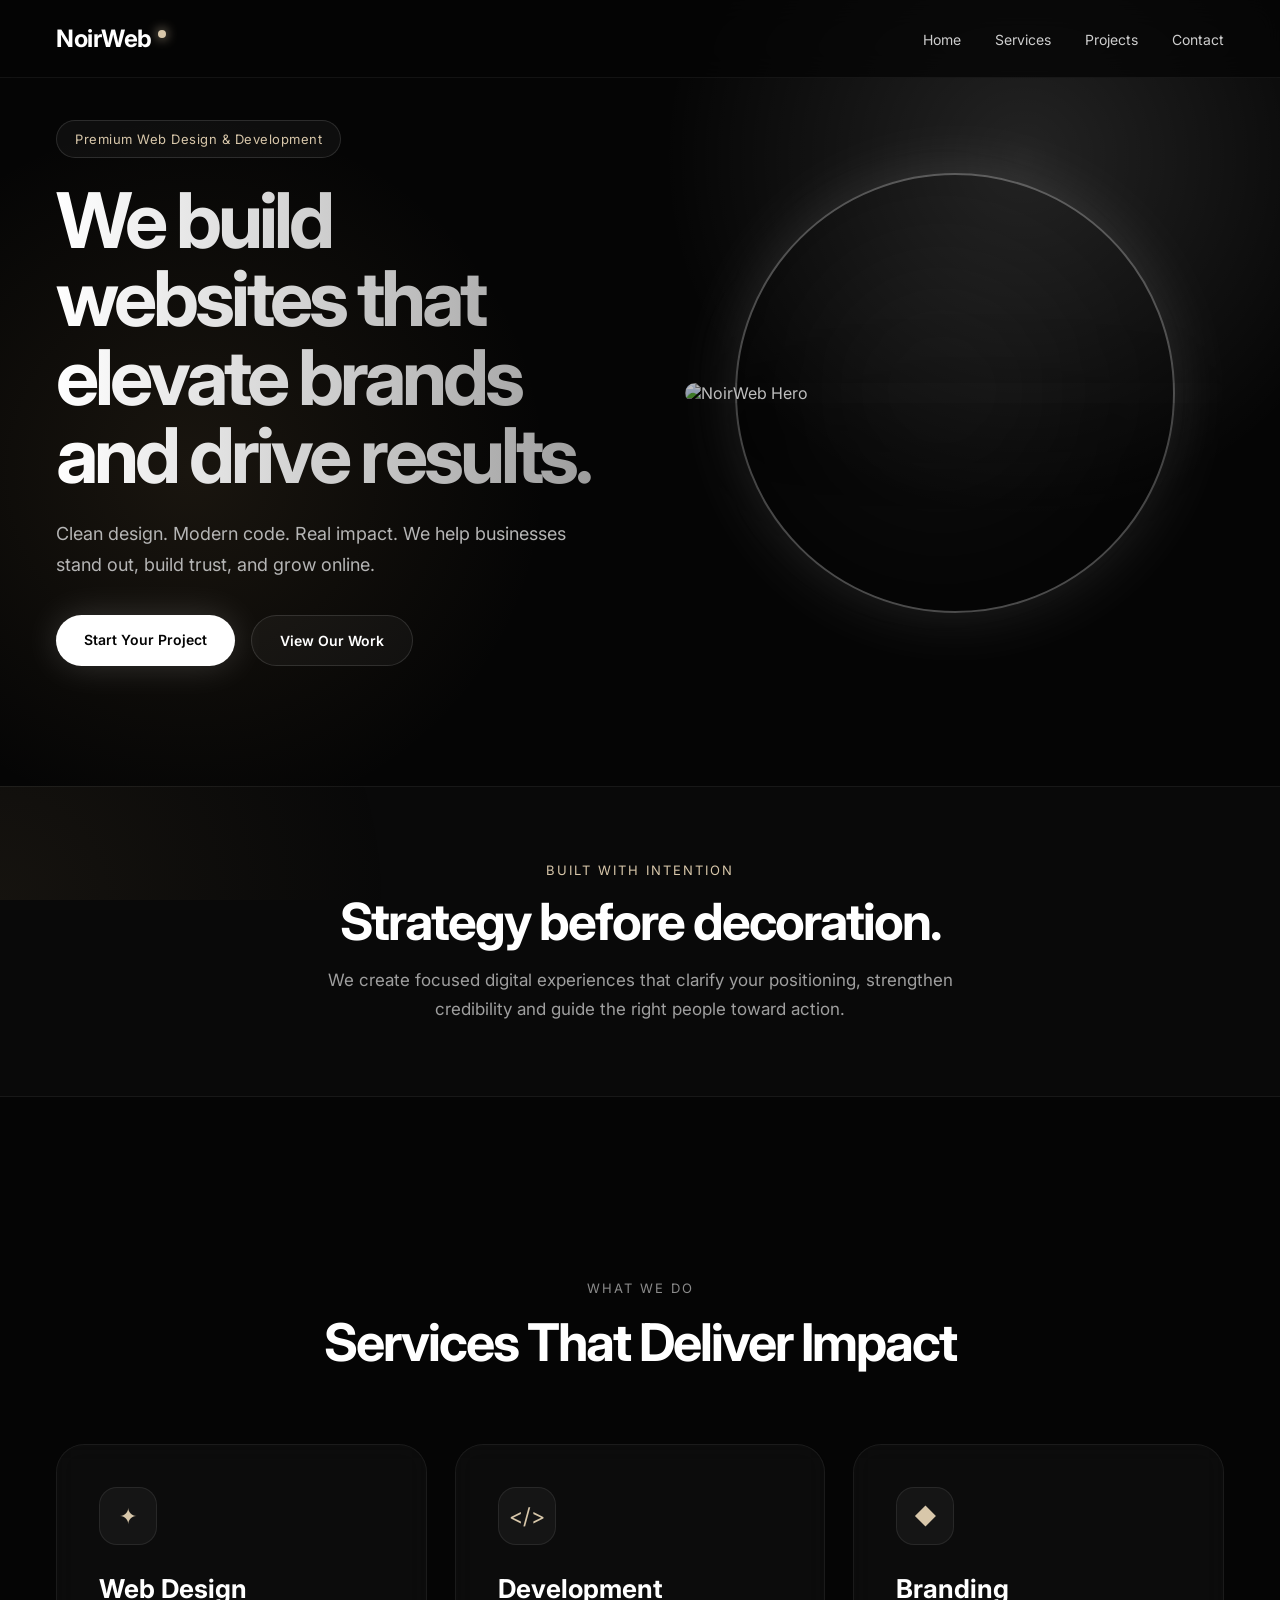
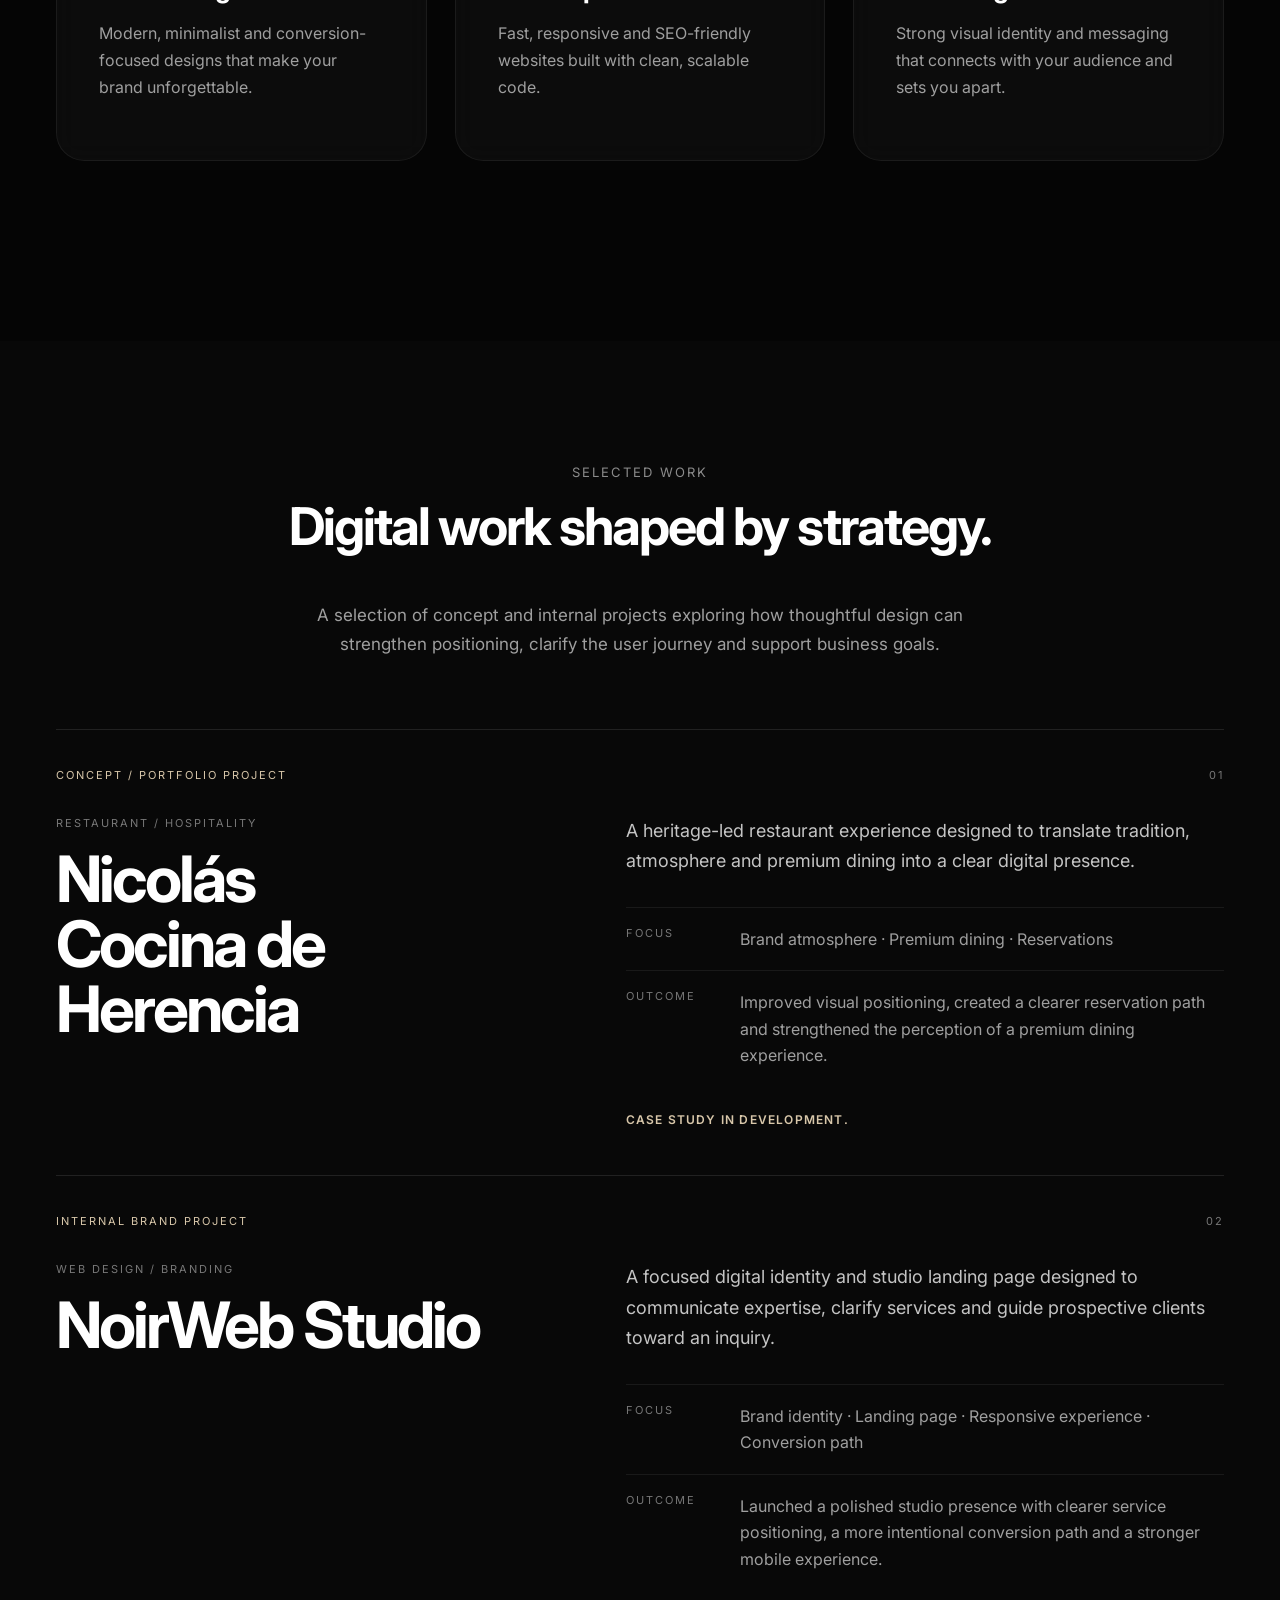
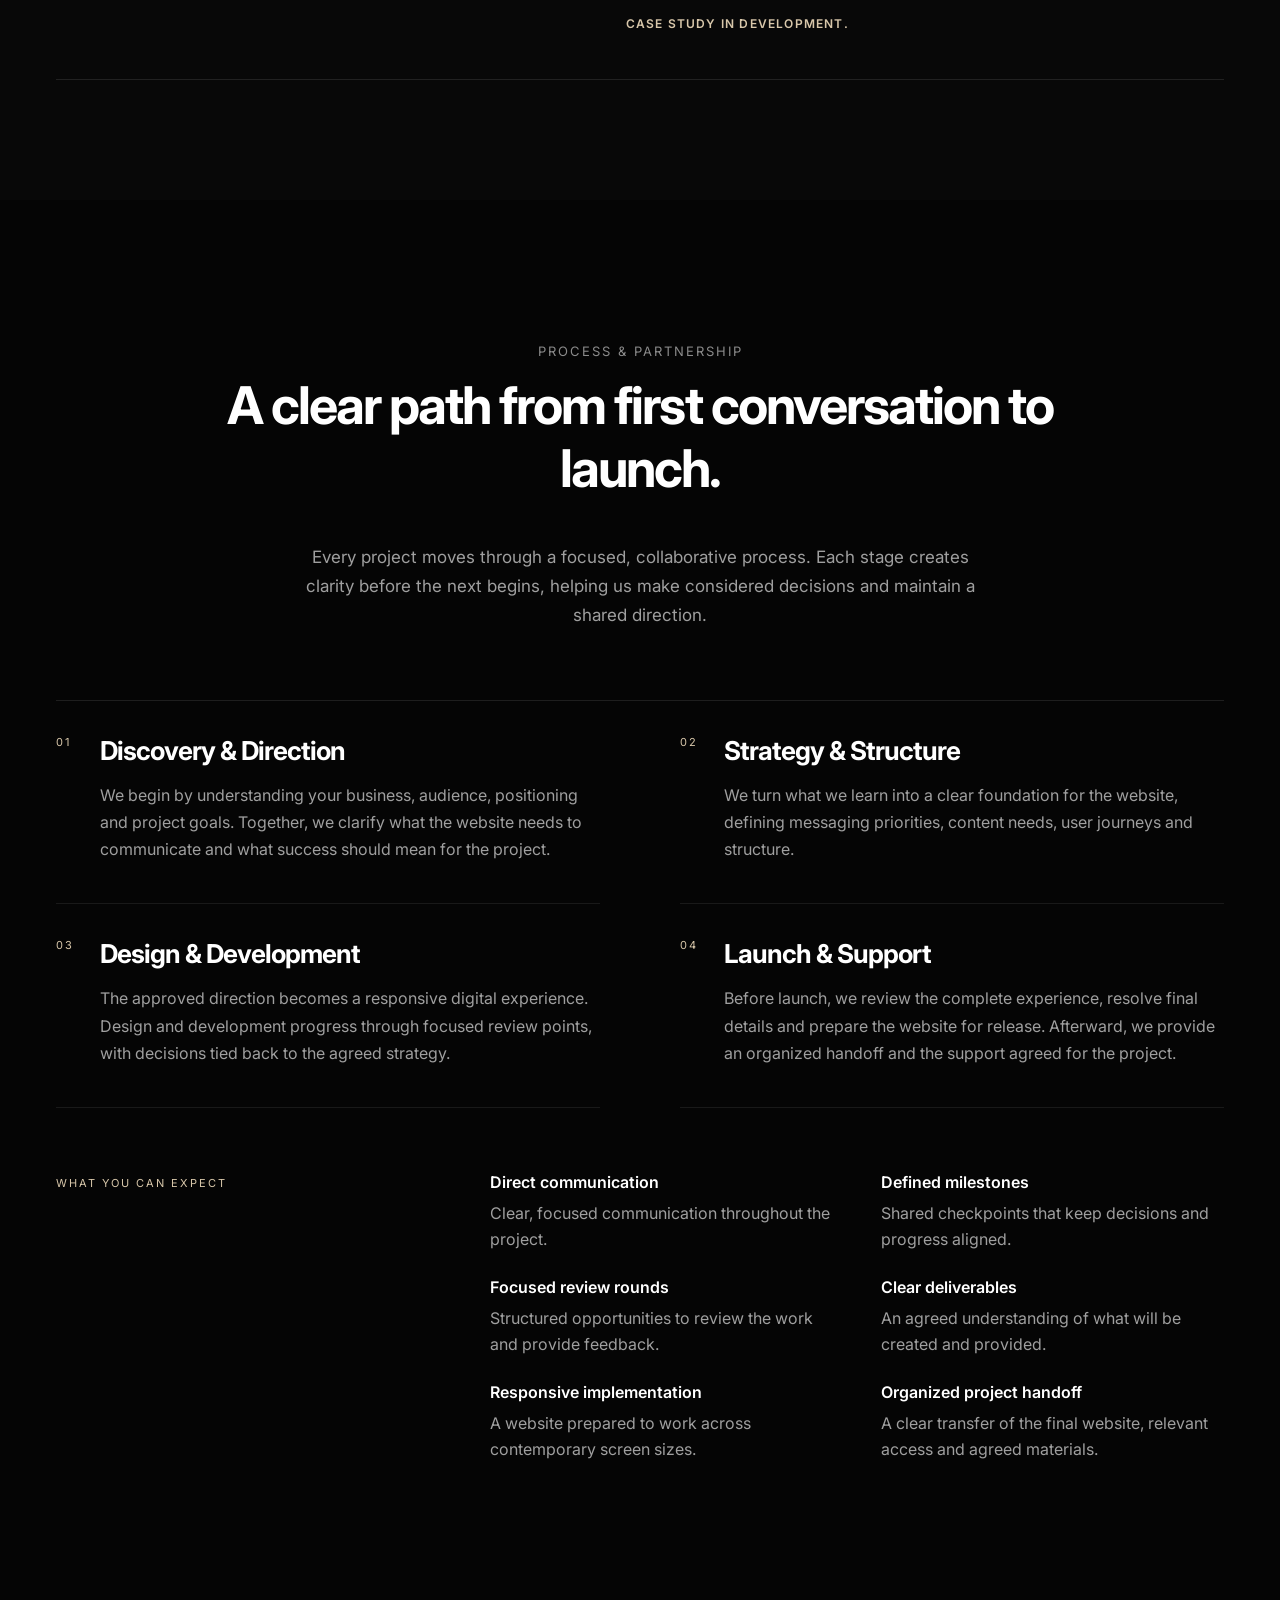
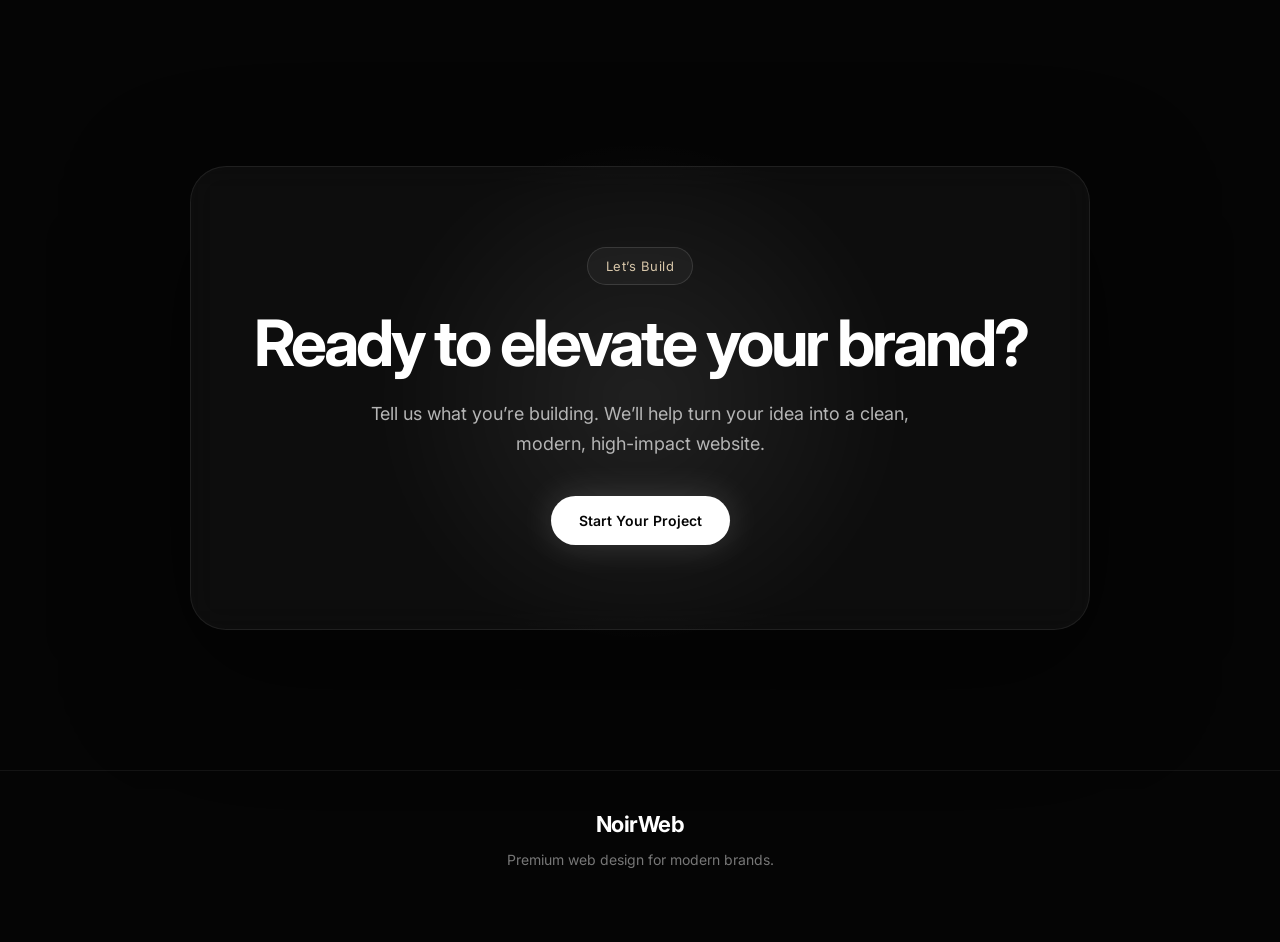
==== index.html @ 850ead8e "Add Process & Partnership section" ====
<!DOCTYPE html>
<html lang="en">
<head>
  <meta charset="UTF-8">
  <meta name="viewport" content="width=device-width, initial-scale=1.0">
  <title>NoirWeb Studio</title>
  <link rel="stylesheet" href="./style.css">
</head>
<body>

<nav class="navbar">
  <a href="#hero" class="logo">NoirWeb</a>

  <button class="menu-toggle" type="button" aria-label="Open navigation menu" aria-expanded="false" aria-controls="primary-navigation">
    <span></span>
    <span></span>
  </button>

  <ul id="primary-navigation" class="nav-links">
    <li class="nav-item"><a href="#hero"><span class="nav-index">01</span><span>Home</span></a></li>
    <li class="nav-item"><a href="#services"><span class="nav-index">02</span><span>Services</span></a></li>
    <li class="nav-item"><a href="#projects"><span class="nav-index">03</span><span class="desktop-label">Projects</span><span class="mobile-label">Selected Work</span></a></li>
    <li class="nav-item"><a href="#contact"><span class="nav-index">04</span><span>Contact</span></a></li>
    <li class="nav-cta">
      <span>Have a project in mind?</span>
      <a href="mailto:noirwebstudio@gmail.com?subject=Project%20Inquiry">Start Your Project <span aria-hidden="true">→</span></a>
    </li>
    <li class="nav-email">
      <span>New Business</span>
      <a href="mailto:noirwebstudio@gmail.com">noirwebstudio@gmail.com</a>
    </li>
  </ul>
</nav>

<section id="hero" class="hero">
  <div class="hero-content">
    <span class="eyebrow">Premium Web Design & Development</span>

    <h1>We build websites that elevate brands and drive results.</h1>

    <p>
      Clean design. Modern code. Real impact. We help businesses stand out, build trust, and grow online.
    </p>

    <div class="hero-buttons">
      <a href="#contact" class="primary-btn">Start Your Project</a>
      <a href="#projects" class="secondary-btn">View Our Work</a>
    </div>
  </div>

  <div class="hero-visual">
    <div class="glow-ring"></div>
   <img src="https://images.unsplash.com/photo-1467232004584-a241de8bcf5d?q=80&w=1600&auto=format&fit=crop" alt="NoirWeb Hero">
  </div>
</section>

<section class="trust-bar">
  <span class="trust-eyebrow">Built With Intention</span>
  <h2>Strategy before decoration.</h2>
  <p>
    We create focused digital experiences that clarify your positioning, strengthen credibility and guide the right people toward action.
  </p>
</section>

<section id="services" class="services">

  <div class="section-title">
    <span>What We Do</span>
    <h2>Services That Deliver Impact</h2>
  </div>

  <div class="services-grid">

    <div class="service-card">
      <div class="service-icon">✦</div>

      <h3>Web Design</h3>

      <p>
        Modern, minimalist and conversion-focused designs that make your brand unforgettable.
      </p>
    </div>

    <div class="service-card">
      <div class="service-icon">&lt;/&gt;</div>

      <h3>Development</h3>

      <p>
        Fast, responsive and SEO-friendly websites built with clean, scalable code.
      </p>
    </div>

    <div class="service-card">
      <div class="service-icon">◆</div>

      <h3>Branding</h3>

      <p>
        Strong visual identity and messaging that connects with your audience and sets you apart.
      </p>
    </div>

  </div>

</section>

<section id="projects" class="projects">
  <div class="section-title">
    <span>Selected Work</span>
    <h2>Digital work shaped by strategy.</h2>
    <p class="projects-intro">
      A selection of concept and internal projects exploring how thoughtful design can strengthen positioning, clarify the user journey and support business goals.
    </p>
  </div>

  <div class="projects-list">
    <article class="case-study">
      <div class="case-heading">
        <span class="case-type">Concept / Portfolio Project</span>
        <span class="case-number">01</span>
      </div>

      <div class="case-content">
        <div class="case-title">
          <p>Restaurant / Hospitality</p>
          <h3>Nicolás<br>Cocina de Herencia</h3>
        </div>

        <div class="case-details">
          <p class="case-summary">
            A heritage-led restaurant experience designed to translate tradition, atmosphere and premium dining into a clear digital presence.
          </p>

          <dl class="case-meta">
            <div>
              <dt>Focus</dt>
              <dd>Brand atmosphere · Premium dining · Reservations</dd>
            </div>
            <div>
              <dt>Outcome</dt>
              <dd>Improved visual positioning, created a clearer reservation path and strengthened the perception of a premium dining experience.</dd>
            </div>
          </dl>

          <p class="case-status">Case study in development.</p>
        </div>
      </div>
    </article>

    <article class="case-study">
      <div class="case-heading">
        <span class="case-type">Internal Brand Project</span>
        <span class="case-number">02</span>
      </div>

      <div class="case-content">
        <div class="case-title">
          <p>Web Design / Branding</p>
          <h3>NoirWeb Studio</h3>
        </div>

        <div class="case-details">
          <p class="case-summary">
            A focused digital identity and studio landing page designed to communicate expertise, clarify services and guide prospective clients toward an inquiry.
          </p>

          <dl class="case-meta">
            <div>
              <dt>Focus</dt>
              <dd>Brand identity · Landing page · Responsive experience · Conversion path</dd>
            </div>
            <div>
              <dt>Outcome</dt>
              <dd>Launched a polished studio presence with clearer service positioning, a more intentional conversion path and a stronger mobile experience.</dd>
            </div>
          </dl>

          <p class="case-status">Case study in development.</p>
        </div>
      </div>
    </article>
  </div>
</section>

<section class="process">
  <div class="section-title process-intro">
    <span>Process & Partnership</span>
    <h2>A clear path from first conversation to launch.</h2>
    <p>
      Every project moves through a focused, collaborative process. Each stage creates clarity before the next begins, helping us make considered decisions and maintain a shared direction.
    </p>
  </div>

  <div class="process-grid">
    <article class="process-step">
      <span class="process-number">01</span>
      <h3>Discovery & Direction</h3>
      <p>
        We begin by understanding your business, audience, positioning and project goals. Together, we clarify what the website needs to communicate and what success should mean for the project.
      </p>
    </article>

    <article class="process-step">
      <span class="process-number">02</span>
      <h3>Strategy & Structure</h3>
      <p>
        We turn what we learn into a clear foundation for the website, defining messaging priorities, content needs, user journeys and structure.
      </p>
    </article>

    <article class="process-step">
      <span class="process-number">03</span>
      <h3>Design & Development</h3>
      <p>
        The approved direction becomes a responsive digital experience. Design and development progress through focused review points, with decisions tied back to the agreed strategy.
      </p>
    </article>

    <article class="process-step">
      <span class="process-number">04</span>
      <h3>Launch & Support</h3>
      <p>
        Before launch, we review the complete experience, resolve final details and prepare the website for release. Afterward, we provide an organized handoff and the support agreed for the project.
      </p>
    </article>
  </div>

  <div class="partnership">
    <span class="partnership-label">What You Can Expect</span>

    <dl class="partnership-list">
      <div>
        <dt>Direct communication</dt>
        <dd>Clear, focused communication throughout the project.</dd>
      </div>
      <div>
        <dt>Defined milestones</dt>
        <dd>Shared checkpoints that keep decisions and progress aligned.</dd>
      </div>
      <div>
        <dt>Focused review rounds</dt>
        <dd>Structured opportunities to review the work and provide feedback.</dd>
      </div>
      <div>
        <dt>Clear deliverables</dt>
        <dd>An agreed understanding of what will be created and provided.</dd>
      </div>
      <div>
        <dt>Responsive implementation</dt>
        <dd>A website prepared to work across contemporary screen sizes.</dd>
      </div>
      <div>
        <dt>Organized project handoff</dt>
        <dd>A clear transfer of the final website, relevant access and agreed materials.</dd>
      </div>
    </dl>
  </div>
</section>

<section id="contact" class="contact-premium">
  <div class="contact-box">
    <span class="eyebrow">Let’s Build</span>

    <h2>Ready to elevate your brand?</h2>

    <p>
      Tell us what you’re building. We’ll help turn your idea into a clean, modern, high-impact website.
    </p>

    <a href="mailto:noirwebstudio@gmail.com?subject=Project%20Inquiry" class="primary-btn">
  Start Your Project
</a>
  </div>
</section>

<footer class="footer">
  <div class="footer-logo">NoirWeb</div>

  <p>
    Premium web design for modern brands.
  </p>
</footer>

  <script src="./script.js"></script>
  </body>
</html>
---- style.css ----
@import url('https://fonts.googleapis.com/css2?family=Inter:wght@300;400;600;700&display=swap');

* {
  box-sizing: border-box;
}

html {
  scroll-behavior: smooth;
}

body {
  margin: 0;
  font-family: 'Inter', sans-serif;
  background: #050505;
  color: white;
  overflow-x: hidden;
}

body::before {
  content: "";
  position: fixed;
  inset: 0;
  background:
    radial-gradient(circle at top right, rgba(255,255,255,0.08), transparent 25%),
    radial-gradient(circle at bottom left, rgba(173,139,87,0.08), transparent 25%);
  pointer-events: none;
  z-index: -1;
}

/* NAVBAR */

.navbar {
  position: fixed;
  top: 0;
  left: 0;
  width: 100%;
  z-index: 999;
  padding: 24px 56px;
  display: flex;
  justify-content: space-between;
  align-items: center;
  background: rgba(5, 5, 5, 0.75);
  backdrop-filter: blur(14px);
  border-bottom: 1px solid rgba(255,255,255,0.06);
}

.logo {
  position: relative;
  color: white;
  text-decoration: none;
  font-size: 24px;
  font-weight: 700;
  letter-spacing: -0.5px;
}

.logo::after {
  content: "";
  position: absolute;
  width: 8px;
  height: 8px;
  background: #d8c7aa;
  border-radius: 50%;
  top: 6px;
  right: -14px;
  box-shadow: 0 0 12px #d8c7aa;
}

.menu-toggle {
  display: none;
}

.nav-links {
  display: flex;
  gap: 34px;
  list-style: none;
  padding: 0;
  margin: 0;
}

.nav-links a {
  color: white;
  text-decoration: none;
  font-size: 14px;
  opacity: 0.8;
  transition: all 0.3s ease;
}

.nav-links a:hover {
  opacity: 1;
  text-shadow: 0 0 18px rgba(255,255,255,0.5);
}

.nav-index,
.mobile-label,
.nav-cta,
.nav-email {
  display: none;
}

/* HERO */

.hero {
  position: relative;
  padding: 120px 56px 120px;
  display: grid;
  grid-template-columns: minmax(0, 620px) minmax(0, 620px);
  justify-content: center;
  align-items: center;
  gap: 90px;
  background:
    radial-gradient(circle at 80% 20%, rgba(255,255,255,0.12), transparent 30%),
    radial-gradient(circle at 15% 60%, rgba(173,139,87,0.12), transparent 30%),
    #050505;
}

.hero::after {
  content: "";
  position: absolute;
  width: 420px;
  height: 420px;
  background: radial-gradient(circle, rgba(255,255,255,0.05), transparent 70%);
  top: 180px;
  right: 10%;
  filter: blur(60px);
  z-index: 0;
}

.hero-content,
.hero-visual {
  position: relative;
  z-index: 1;
}

.hero-content {
  max-width: 660px;
}

.eyebrow {
  display: inline-block;
  margin-bottom: 24px;
  padding: 10px 18px;
  border: 1px solid rgba(255,255,255,0.12);
  border-radius: 999px;
  color: #d8c7aa;
  font-size: 13px;
  letter-spacing: 0.5px;
  background: rgba(255,255,255,0.04);
}

h1 {
  margin: 0 0 24px;
  font-size: clamp(44px, 6vw, 82px);
  line-height: 1.02;
  letter-spacing: -4px;
  background: linear-gradient(90deg, #ffffff, #9d9d9d);
  -webkit-background-clip: text;
  -webkit-text-fill-color: transparent;
}

.hero-content p {
  max-width: 540px;
  margin: 0 0 34px;
  color: #b5b5b5;
  font-size: 18px;
  line-height: 1.7;
}

.hero-buttons {
  display: flex;
  gap: 16px;
  flex-wrap: wrap;
}

.primary-btn,
.secondary-btn {
  display: inline-block;
  padding: 16px 28px;
  border-radius: 999px;
  text-decoration: none;
  font-weight: 600;
  font-size: 14px;
  transition: all 0.3s ease;
}

.primary-btn {
  position: relative;
  overflow: hidden;
  color: #050505;
  background: #ffffff;
  box-shadow: 0 0 35px rgba(255,255,255,0.16);
}

.primary-btn::before {
  content: "";
  position: absolute;
  top: 0;
  left: -120%;
  width: 100%;
  height: 100%;
  background: linear-gradient(120deg, transparent, rgba(255,255,255,0.4), transparent);
  transition: all 0.6s ease;
}

.primary-btn:hover::before {
  left: 120%;
}

.primary-btn:hover {
  transform: translateY(-3px);
  box-shadow: 0 0 55px rgba(255,255,255,0.26);
}

.secondary-btn {
  color: white;
  border: 1px solid rgba(255,255,255,0.12);
  background: rgba(255,255,255,0.04);
}

.secondary-btn:hover {
  transform: translateY(-3px);
  background: rgba(255,255,255,0.08);
}

/* HERO VISUAL */

.hero-visual {
  display: flex;
  justify-content: center;
  align-items: center;
}

.glow-ring {
  position: absolute;
  width: 440px;
  height: 440px;
  border: 2px solid rgba(255,255,255,0.4);
  border-radius: 50%;
  box-shadow: 0 0 60px rgba(255,255,255,0.18);
  opacity: 0.7;
}

.hero-visual img {
  position: relative;
  width: 620px;
  max-width: 100%;
  border-radius: 32px;
  object-fit: cover;
  filter: brightness(0.72) contrast(1.1) saturate(0.9);
  box-shadow:
    0 40px 120px rgba(0,0,0,0.9),
    0 0 80px rgba(255,255,255,0.06);
  animation: float 5s ease-in-out infinite;
  transition: all 0.4s ease;
}

.hero-visual img:hover {
  transform: rotate(0deg) scale(1.03);
}

@keyframes float {
  0% {
    transform: translateY(0px) rotate(-2deg);
  }

  50% {
    transform: translateY(-10px) rotate(0deg);
  }

  100% {
    transform: translateY(0px) rotate(-2deg);
  }
}

/* TRUST BAR */

.trust-bar {
  padding: 72px 56px;
  border-top: 1px solid rgba(255,255,255,0.06);
  border-bottom: 1px solid rgba(255,255,255,0.06);
  background: rgba(255,255,255,0.02);
  text-align: center;
}

.trust-eyebrow {
  color: #d8c7aa;
  font-size: 13px;
  letter-spacing: 2px;
  text-transform: uppercase;
}

.trust-bar h2 {
  margin: 16px 0 18px;
  font-size: clamp(34px, 4vw, 52px);
  line-height: 1.05;
  letter-spacing: -2px;
}

.trust-bar p {
  max-width: 680px;
  margin: 0 auto;
  color: #9f9f9f;
  font-size: 17px;
  line-height: 1.7;
}

/* SERVICES */

.services {
  padding: 180px 56px;
}

.section-title {
  text-align: center;
  margin-bottom: 70px;
}

.section-title span {
  color: #8b8b8b;
  font-size: 13px;
  letter-spacing: 2px;
  text-transform: uppercase;
}

.section-title h2 {
  margin-top: 14px;
  font-size: 52px;
  letter-spacing: -2px;
}

.services-grid {
  display: grid;
  grid-template-columns: repeat(3, 1fr);
  gap: 28px;
}

.service-card {
  padding: 42px;
  border-radius: 28px;
  background: rgba(255,255,255,0.03);
  border: 1px solid rgba(255,255,255,0.06);
  backdrop-filter: blur(12px);
  transition: all 0.35s ease;
}

.service-card:hover {
  transform: translateY(-10px);
  border: 1px solid rgba(255,255,255,0.14);
  box-shadow: 0 20px 60px rgba(0,0,0,0.5);
}

.service-icon {
  width: 58px;
  height: 58px;
  border-radius: 18px;
  display: flex;
  align-items: center;
  justify-content: center;
  margin-bottom: 28px;
  background: rgba(255,255,255,0.04);
  border: 1px solid rgba(255,255,255,0.08);
  color: #d8c7aa;
  font-size: 22px;
}

.service-card h3 {
  margin-bottom: 16px;
  font-size: 26px;
}

.service-card p {
  color: #9f9f9f;
  line-height: 1.7;
}

/* PROJECTS */

.projects {
  padding: 120px 56px;
  background: #080808;
}

.projects .section-title {
  max-width: 840px;
  margin-right: auto;
  margin-left: auto;
}

.projects-intro {
  max-width: 680px;
  margin: 22px auto 0;
  color: #9f9f9f;
  font-size: 17px;
  line-height: 1.7;
}

.projects-list {
  max-width: 1180px;
  margin: 0 auto;
}

.case-study {
  padding: 38px 0 48px;
  border-top: 1px solid rgba(255,255,255,0.1);
}

.case-study:last-child {
  border-bottom: 1px solid rgba(255,255,255,0.1);
}

.case-heading {
  display: flex;
  justify-content: space-between;
  align-items: center;
  margin-bottom: 34px;
}

.case-type,
.case-number,
.case-title p,
.case-meta dt {
  color: #d8c7aa;
  font-size: 11px;
  letter-spacing: 2px;
  text-transform: uppercase;
}

.case-number {
  color: #777;
}

.case-content {
  display: grid;
  grid-template-columns: minmax(0, 0.9fr) minmax(360px, 1.1fr);
  gap: 80px;
}

.case-title p {
  margin: 0 0 16px;
  color: #777;
}

.case-title h3 {
  margin: 0;
  font-size: clamp(38px, 5vw, 64px);
  line-height: 1.02;
  letter-spacing: -3px;
}

.case-summary {
  margin: 0 0 30px;
  color: #c4c4c4;
  font-size: 18px;
  line-height: 1.7;
}

.case-meta {
  margin: 0;
}

.case-meta div {
  display: grid;
  grid-template-columns: 90px 1fr;
  gap: 24px;
  padding: 18px 0;
  border-top: 1px solid rgba(255,255,255,0.07);
}

.case-meta dt {
  color: #777;
}

.case-meta dd {
  margin: 0;
  color: #9f9f9f;
  line-height: 1.65;
}

.case-status {
  margin: 26px 0 0;
  color: #d8c7aa;
  font-size: 12px;
  font-weight: 600;
  letter-spacing: 1.2px;
  text-transform: uppercase;
}

/* PROCESS */

.process {
  padding: 140px 56px;
  background: #050505;
}

.process-intro {
  max-width: 840px;
  margin-right: auto;
  margin-left: auto;
}

.process-intro p {
  max-width: 680px;
  margin: 22px auto 0;
  color: #9f9f9f;
  font-size: 17px;
  line-height: 1.7;
}

.process-grid,
.partnership {
  max-width: 1180px;
  margin-right: auto;
  margin-left: auto;
}

.process-grid {
  display: grid;
  grid-template-columns: repeat(2, minmax(0, 1fr));
  column-gap: 80px;
  row-gap: 0;
  border-top: 1px solid rgba(255,255,255,0.1);
}

.process-step {
  display: grid;
  grid-template-columns: 44px 1fr;
  padding: 34px 0 40px;
  border-bottom: 1px solid rgba(255,255,255,0.08);
}

.process-number,
.partnership-label {
  color: #d8c7aa;
  font-size: 11px;
  letter-spacing: 2px;
  text-transform: uppercase;
}

.process-step h3 {
  margin: 0 0 16px;
  font-size: 26px;
  letter-spacing: -1px;
}

.process-step p {
  grid-column: 2;
  margin: 0;
  color: #9f9f9f;
  line-height: 1.7;
}

.partnership {
  display: grid;
  grid-template-columns: minmax(180px, 0.65fr) minmax(0, 1.35fr);
  gap: 80px;
  padding-top: 64px;
}

.partnership-label {
  padding-top: 4px;
}

.partnership-list {
  display: grid;
  grid-template-columns: repeat(2, minmax(0, 1fr));
  column-gap: 48px;
  margin: 0;
}

.partnership-list div {
  padding: 0 0 24px;
}

.partnership-list dt {
  margin-bottom: 8px;
  font-size: 16px;
  font-weight: 600;
}

.partnership-list dd {
  margin: 0;
  color: #9f9f9f;
  line-height: 1.65;
}

/* CONTACT PREMIUM */

.contact-premium {
  padding: 140px 56px;
  background:
    radial-gradient(circle at center, rgba(255,255,255,0.08), transparent 35%),
    #050505;
}

.contact-box {
  max-width: 900px;
  margin: 0 auto;
  padding: 80px 50px;
  text-align: center;
  border-radius: 36px;
  background: rgba(255,255,255,0.035);
  border: 1px solid rgba(255,255,255,0.08);
  box-shadow: 0 40px 120px rgba(0,0,0,0.55);
  backdrop-filter: blur(16px);
}

.contact-box h2 {
  margin: 0 0 22px;
  font-size: clamp(40px, 5vw, 72px);
  line-height: 1.05;
  letter-spacing: -3px;
}

.contact-box p {
  max-width: 580px;
  margin: 0 auto 36px;
  color: #b5b5b5;
  font-size: 18px;
  line-height: 1.7;
}

/* FOOTER */

.footer {
  padding: 40px 24px 60px;
  text-align: center;
  border-top: 1px solid rgba(255,255,255,0.06);
  background: #050505;
}

.footer-logo {
  font-size: 22px;
  font-weight: 700;
  margin-bottom: 12px;
  letter-spacing: -0.5px;
}

.footer p {
  color: #777;
  font-size: 14px;
}

/* MOBILE */

@media (max-width: 768px) {
  body.menu-open {
    overflow: hidden;
  }

  .navbar {
    padding: 18px 24px;
  }

  .navbar.is-open {
    background: transparent;
    border-bottom-color: transparent;
    backdrop-filter: none;
  }

  .navbar .logo {
    z-index: 2;
  }

  .menu-toggle {
    position: relative;
    display: flex;
    width: 44px;
    height: 44px;
    padding: 0;
    align-items: center;
    justify-content: center;
    color: white;
    background: transparent;
    border: 0;
    border-radius: 0;
    cursor: pointer;
    z-index: 2;
  }

  .menu-toggle span {
    position: absolute;
    width: 18px;
    height: 1px;
    background: currentColor;
    transition: transform 0.3s ease;
  }

  .menu-toggle span:first-child {
    transform: translateY(-4px);
  }

  .menu-toggle span:last-child {
    transform: translateY(4px);
  }

  .navbar.is-open .menu-toggle span:first-child {
    transform: rotate(45deg);
  }

  .navbar.is-open .menu-toggle span:last-child {
    transform: rotate(-45deg);
  }

  .navbar.is-open .menu-toggle::after {
    content: "Close";
    position: absolute;
    top: 34px;
    left: 50%;
    transform: translateX(-50%);
    color: #777;
    font-size: 8px;
    letter-spacing: 1.2px;
    text-transform: uppercase;
  }

  .menu-toggle:focus-visible,
  .logo:focus-visible,
  .nav-links a:focus-visible {
    outline: 2px solid #d8c7aa;
    outline-offset: 4px;
  }

  .nav-links {
    position: fixed;
    inset: 0;
    width: 100%;
    min-height: 100dvh;
    display: flex;
    flex-direction: column;
    gap: 0;
    justify-content: center;
    padding: 104px 24px 30px;
    overflow-y: auto;
    background:
      radial-gradient(circle at 85% 15%, rgba(173,139,87,0.08), transparent 32%),
      rgba(5, 5, 5, 0.985);
    border: 0;
    border-radius: 0;
    box-shadow: none;
    backdrop-filter: blur(16px);
    opacity: 0;
    visibility: hidden;
    pointer-events: none;
    transform: translateY(-8px);
    transition:
      opacity 0.32s ease,
      transform 0.32s ease,
      visibility 0.32s ease;
  }

  .navbar.is-open .nav-links {
    opacity: 1;
    visibility: visible;
    pointer-events: auto;
    transform: translateY(0);
  }

  .nav-item {
    opacity: 0;
    transform: translateY(10px);
    transition:
      opacity 0.3s ease,
      transform 0.3s ease;
  }

  .navbar.is-open .nav-item {
    opacity: 1;
    transform: translateY(0);
  }

  .navbar.is-open .nav-item:nth-child(2) {
    transition-delay: 0.04s;
  }

  .navbar.is-open .nav-item:nth-child(3) {
    transition-delay: 0.08s;
  }

  .navbar.is-open .nav-item:nth-child(4) {
    transition-delay: 0.12s;
  }

  .nav-item > a {
    display: grid;
    grid-template-columns: 34px 1fr;
    align-items: baseline;
    padding: 12px 0 13px;
    border-bottom: 1px solid rgba(255,255,255,0.08);
    border-radius: 0;
    font-size: clamp(30px, 9vw, 42px);
    font-weight: 600;
    line-height: 1;
    letter-spacing: -1.5px;
    text-transform: uppercase;
    opacity: 0.92;
  }

  .nav-index {
    display: inline;
    color: #d8c7aa;
    font-size: 10px;
    font-weight: 400;
    letter-spacing: 1.5px;
  }

  .desktop-label {
    display: none;
  }

  .mobile-label {
    display: inline;
  }

  .nav-item > a:hover,
  .nav-item > a:focus-visible {
    opacity: 1;
    color: #d8c7aa;
    background: transparent;
    text-shadow: none;
  }

  .nav-cta,
  .nav-email {
    display: block;
  }

  .nav-cta {
    margin-top: 24px;
  }

  .nav-cta > span,
  .nav-email > span {
    display: block;
    margin-bottom: 7px;
    color: #777;
    font-size: 10px;
    letter-spacing: 1.5px;
    text-transform: uppercase;
  }

  .nav-cta > a {
    display: flex;
    justify-content: space-between;
    padding: 0 0 8px;
    color: #d8c7aa;
    border-bottom: 1px solid rgba(216,199,170,0.32);
    font-size: 13px;
    font-weight: 600;
    letter-spacing: 1px;
    text-transform: uppercase;
    opacity: 1;
  }

  .nav-email {
    margin-top: 20px;
  }

  .nav-email > a {
    color: #9f9f9f;
    font-size: 12px;
    opacity: 1;
  }

  .nav-cta > a:hover,
  .nav-email > a:hover {
    color: white;
    text-shadow: none;
  }

  .hero {
    grid-template-columns: 1fr;
    padding: 95px 24px 40px;
    gap: 30px;
    text-align: center;
    align-items: start;
  }

  .hero-content {
    max-width: 100%;
  }

  .eyebrow {
    margin-bottom: 20px;
    font-size: 12px;
  }

  h1 {
    font-size: 46px;
    line-height: 0.98;
    letter-spacing: -3px;
    max-width: 320px;
    margin: 0 auto 22px;
  }

  .hero-content p {
    font-size: 16px;
    line-height: 1.7;
    max-width: 320px;
    margin: 0 auto 32px;
  }

  .hero-buttons {
    justify-content: center;
  }

  .hero-visual {
    width: 100%;
  }

  .glow-ring {
    width: 230px;
    height: 230px;
    opacity: 0.35;
  }

  .hero-visual img {
    width: 100%;
    max-width: 300px;
    border-radius: 24px;
    animation: none;
    margin: 0 auto;
    display: block;
  }

  .trust-bar {
    padding: 56px 24px;
  }

  .trust-bar h2 {
    font-size: 34px;
    letter-spacing: -1.5px;
  }

  .trust-bar p {
    font-size: 16px;
  }

  .services {
    padding: 90px 24px;
  }

  .section-title {
    margin-bottom: 50px;
  }

  .section-title h2 {
    margin-top: 14px;
    font-size: 38px;
    line-height: 1;
    letter-spacing: -2px;
  }

  .services-grid {
    grid-template-columns: 1fr;
  }

  .service-card {
    padding: 32px;
    border-radius: 24px;
  }

  .projects {
    padding: 90px 24px;
  }

  .projects-intro {
    font-size: 16px;
  }

  .case-study {
    padding: 28px 0 36px;
  }

  .case-heading {
    margin-bottom: 26px;
  }

  .case-content {
    grid-template-columns: 1fr;
    gap: 28px;
  }

  .case-title h3 {
    font-size: 38px;
    letter-spacing: -2px;
  }

  .case-summary {
    font-size: 16px;
  }

  .case-meta div {
    grid-template-columns: 1fr;
    gap: 8px;
  }

  .process {
    padding: 90px 24px;
  }

  .process-intro p {
    font-size: 16px;
  }

  .process-grid {
    grid-template-columns: 1fr;
  }

  .process-step {
    grid-template-columns: 38px 1fr;
    padding: 28px 0 32px;
  }

  .process-step h3 {
    font-size: 23px;
  }

  .partnership {
    grid-template-columns: 1fr;
    gap: 28px;
    padding-top: 50px;
  }

  .partnership-list {
    grid-template-columns: 1fr;
  }

  .partnership-list div {
    padding-bottom: 22px;
  }

  .contact-premium {
    padding: 90px 24px;
  }

  .contact-box {
    padding: 56px 28px;
    border-radius: 28px;
  }

  .contact-box h2 {
    font-size: 40px;
    letter-spacing: -2px;
  }

  .contact-box p {
    font-size: 16px;
  }
}

@media (prefers-reduced-motion: reduce) {
  .menu-toggle span,
  .nav-links,
  .nav-item {
    transition: none;
  }
}
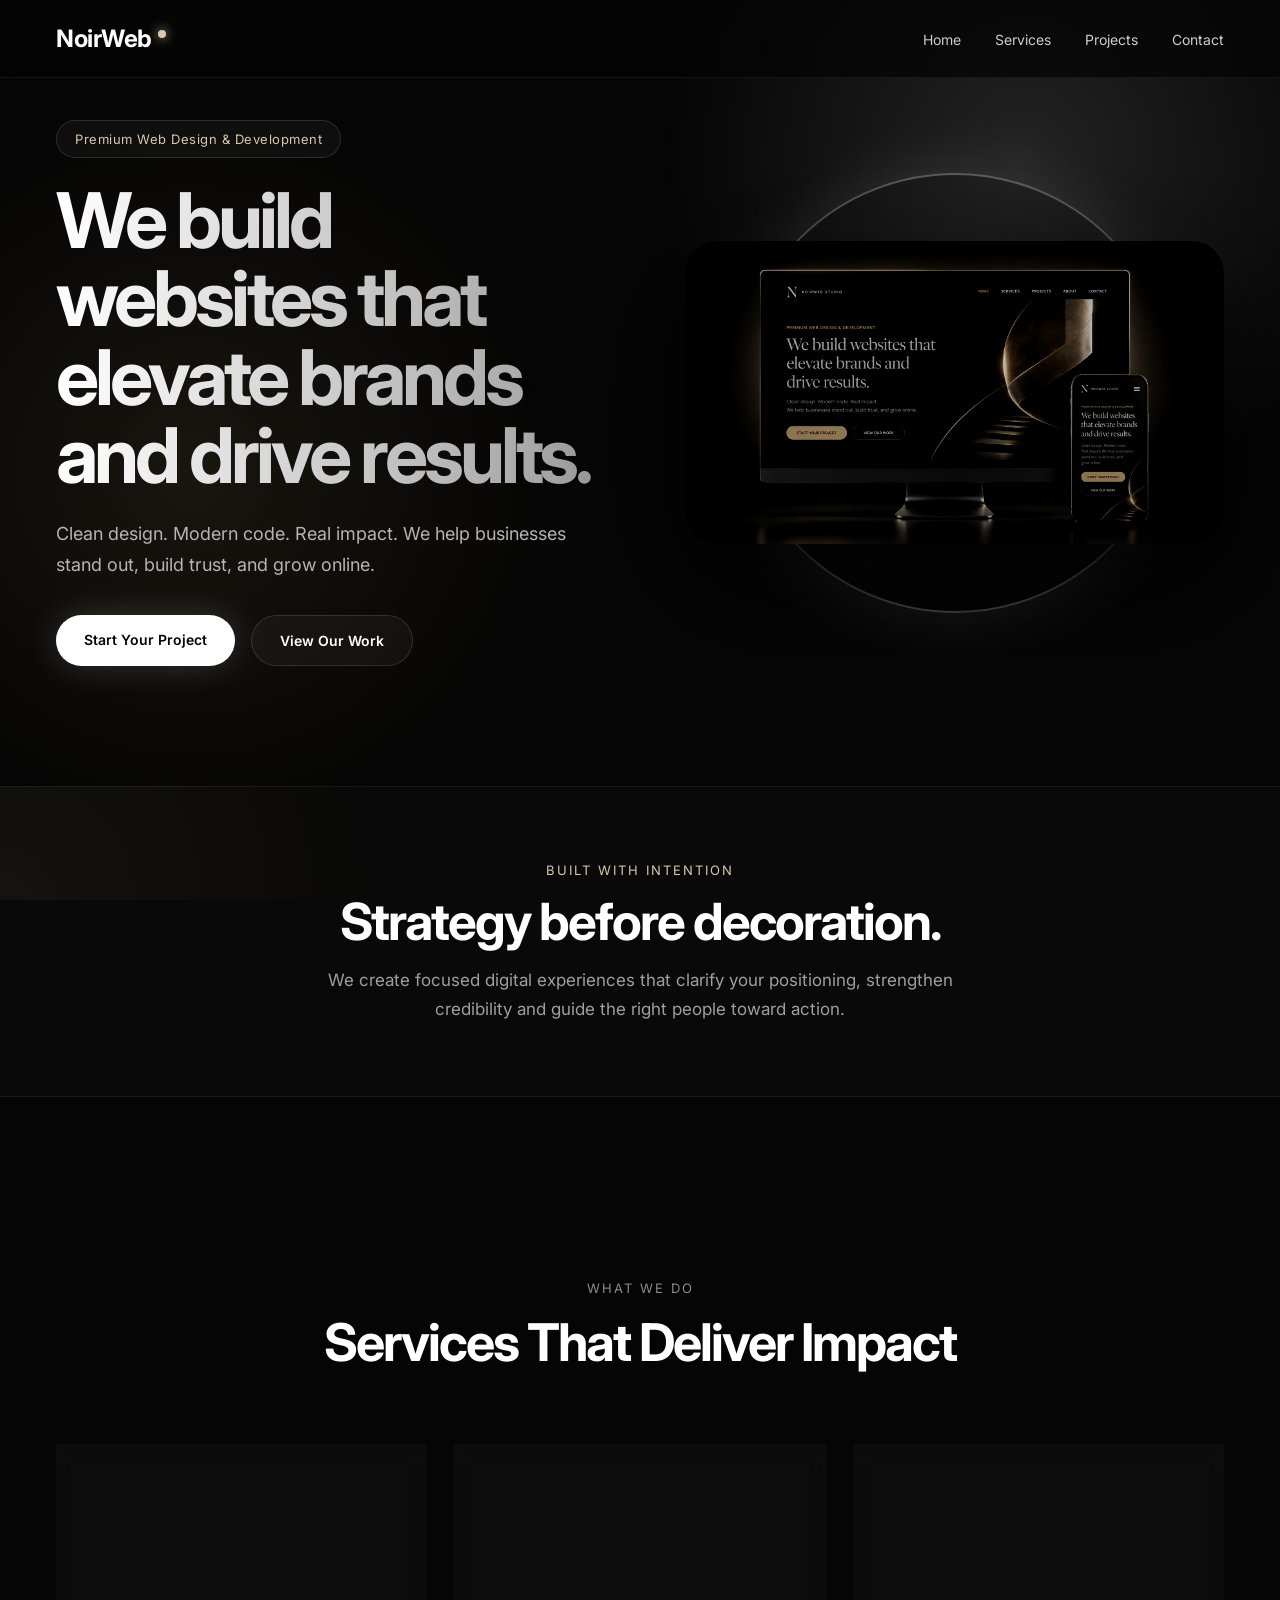
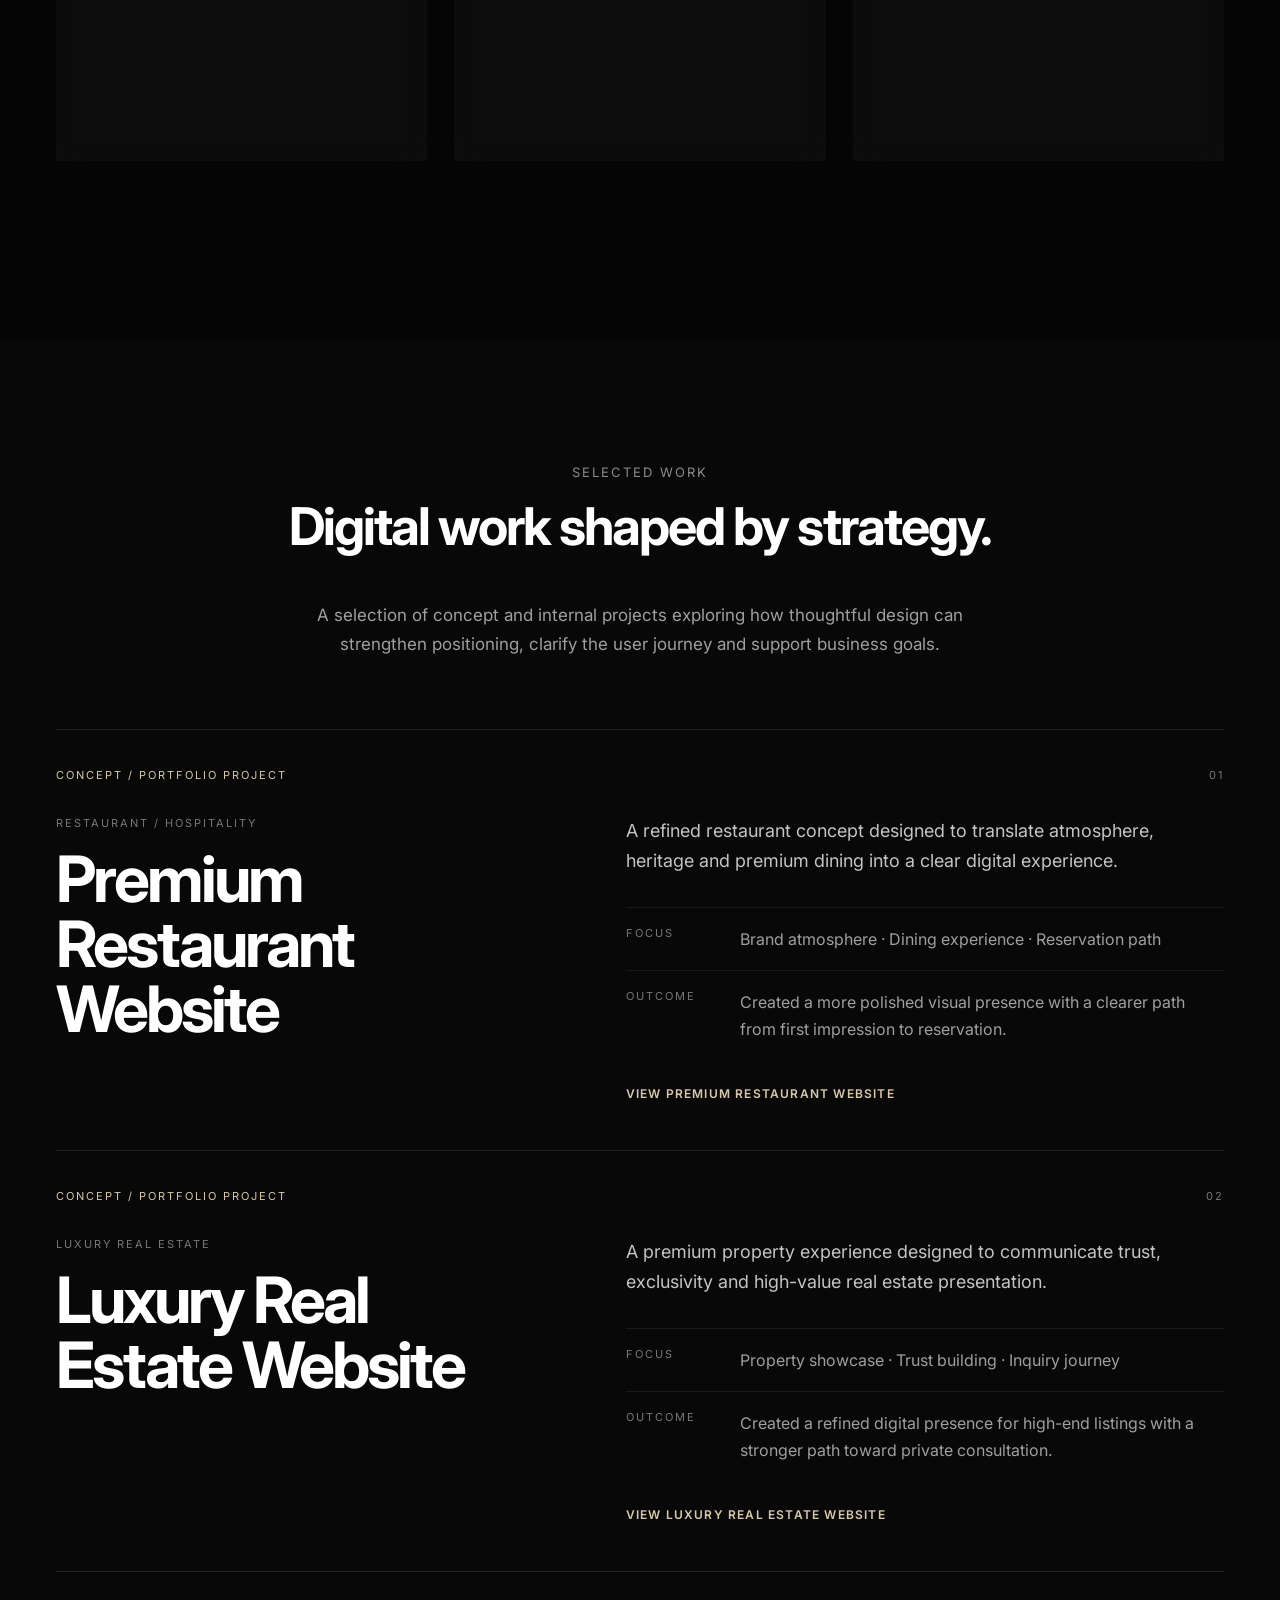
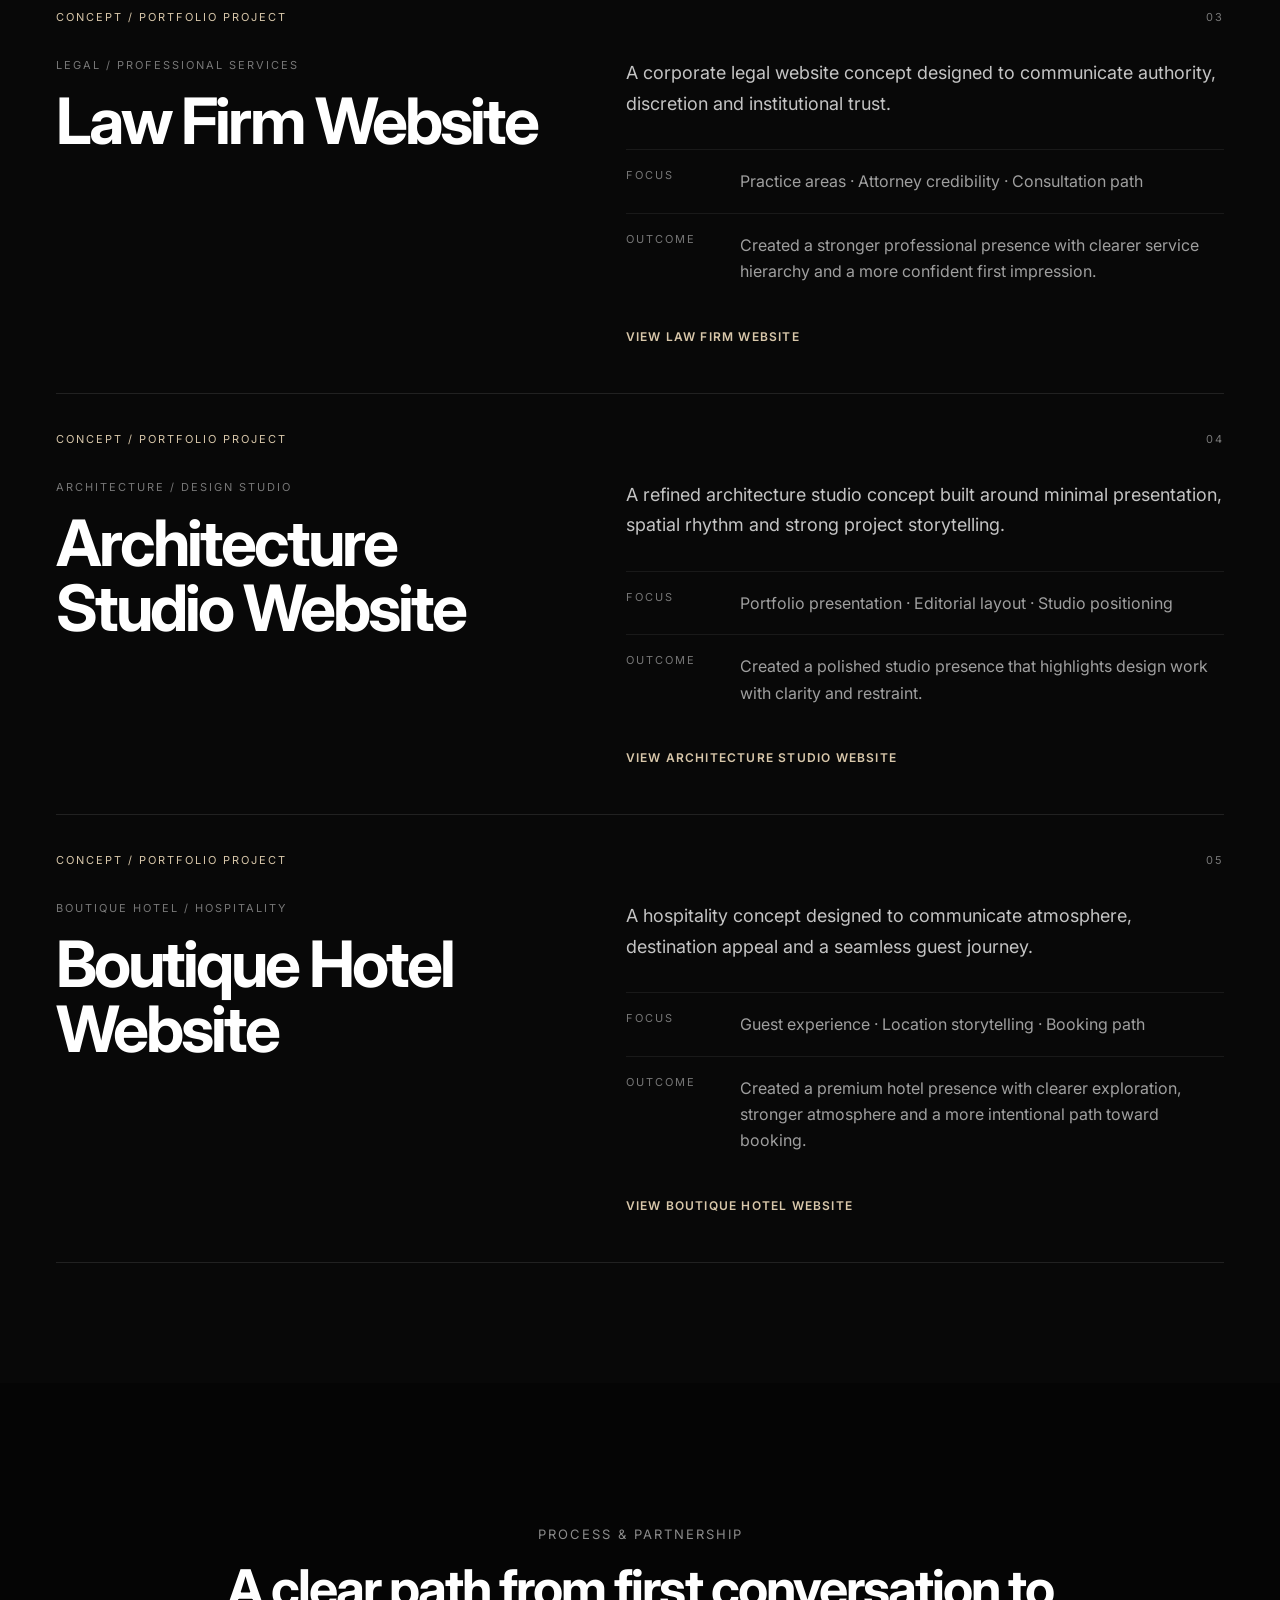
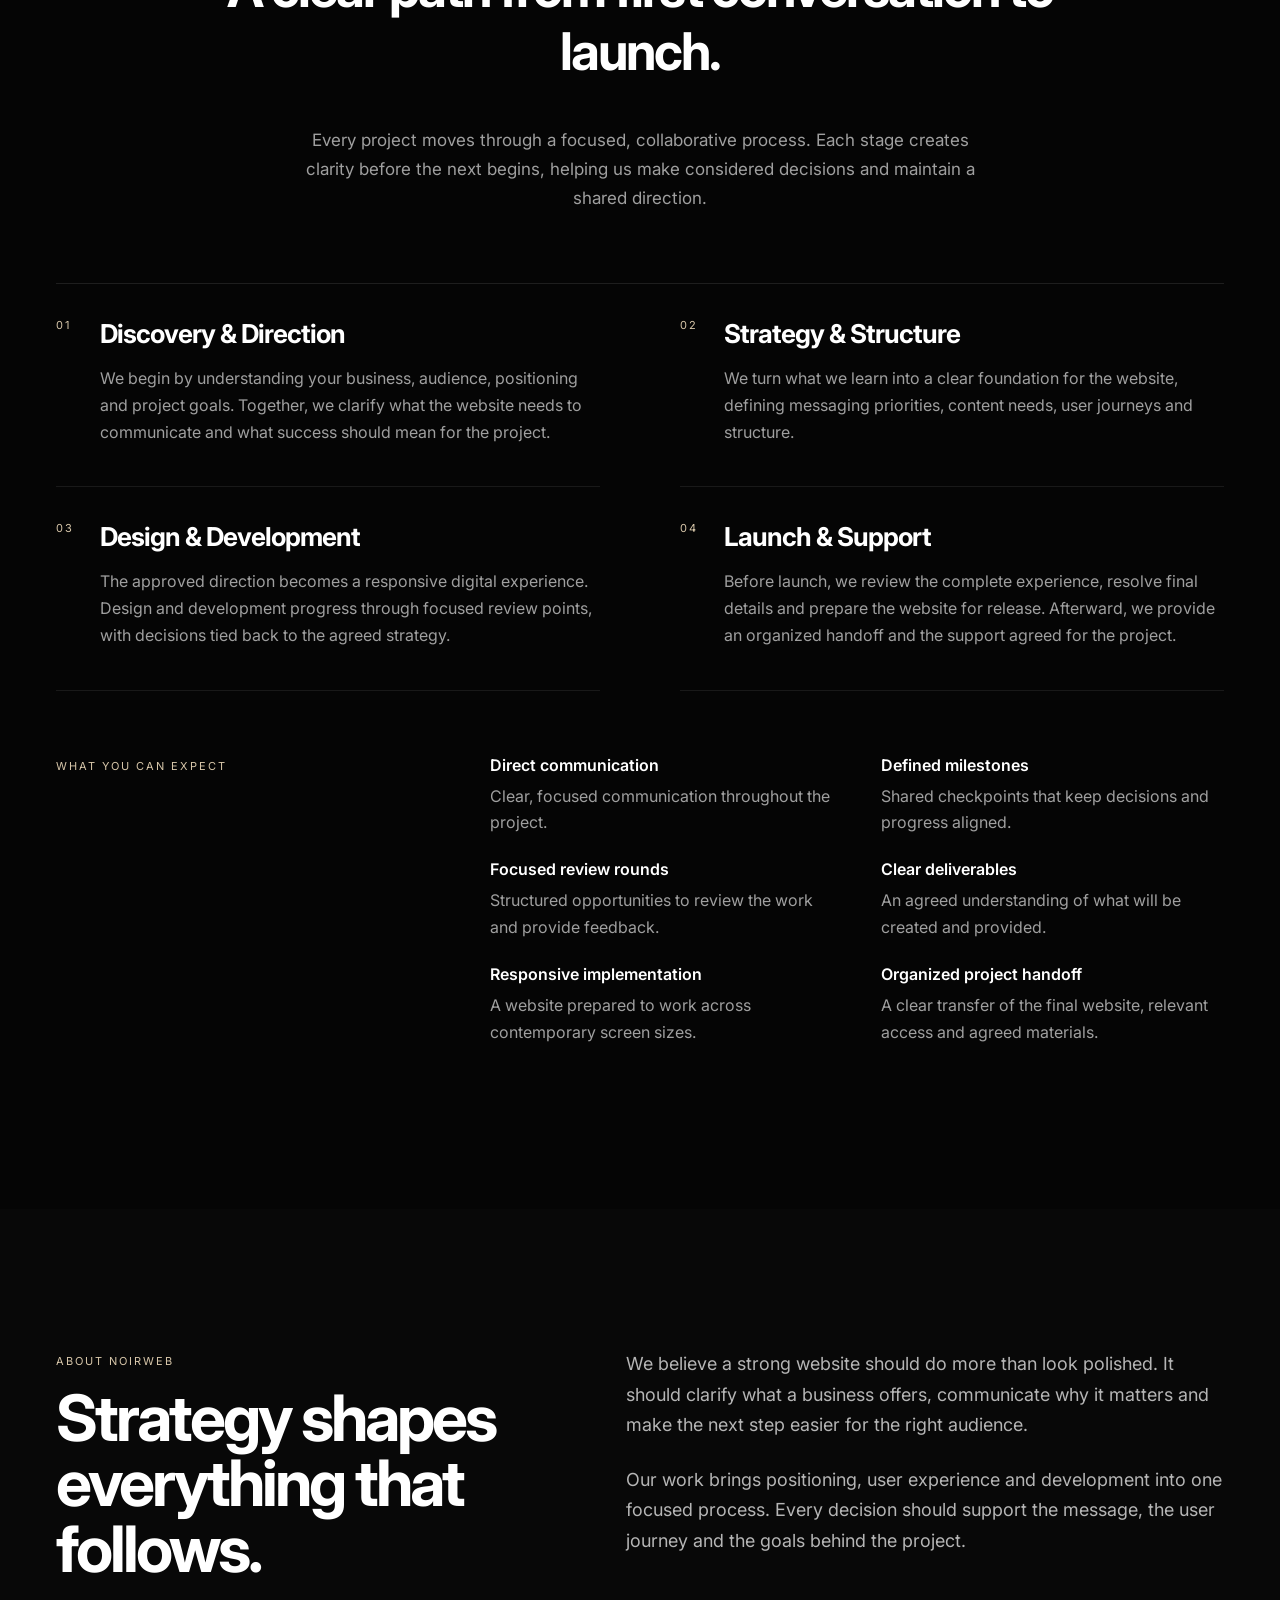
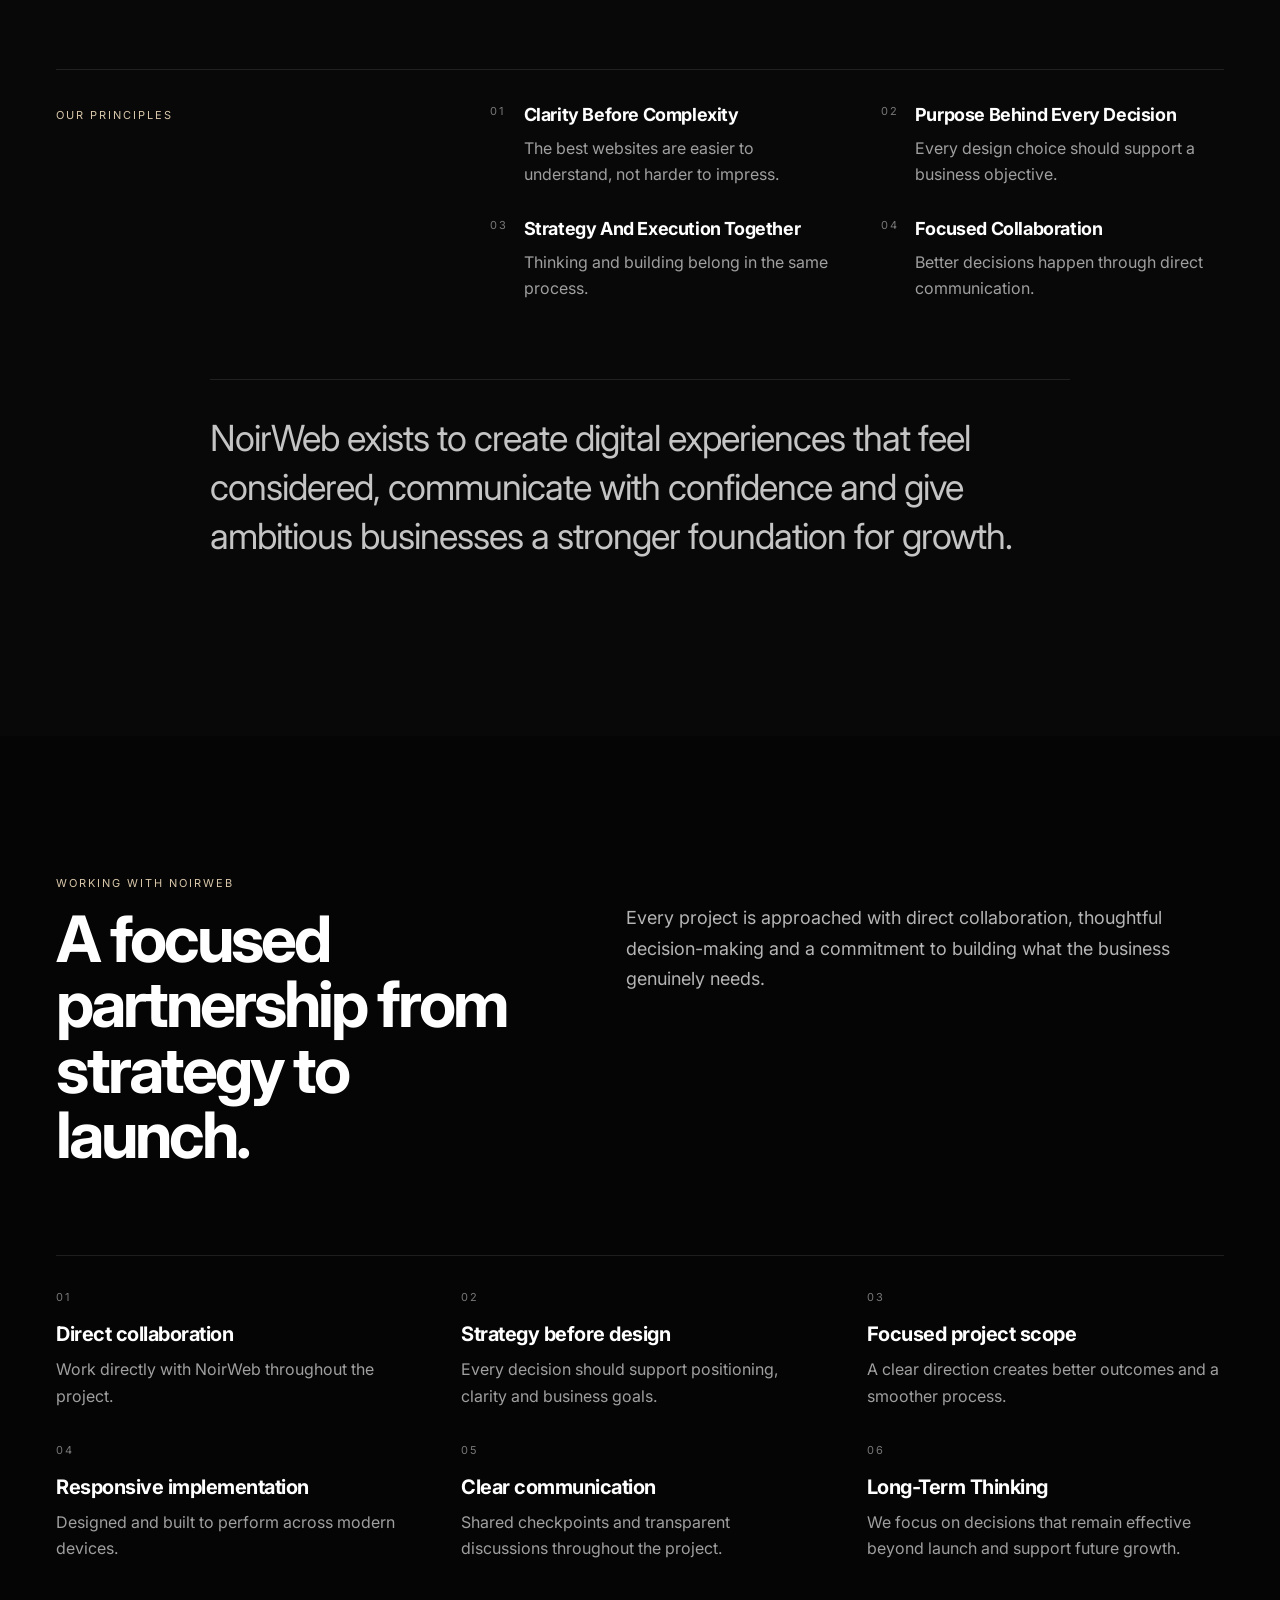
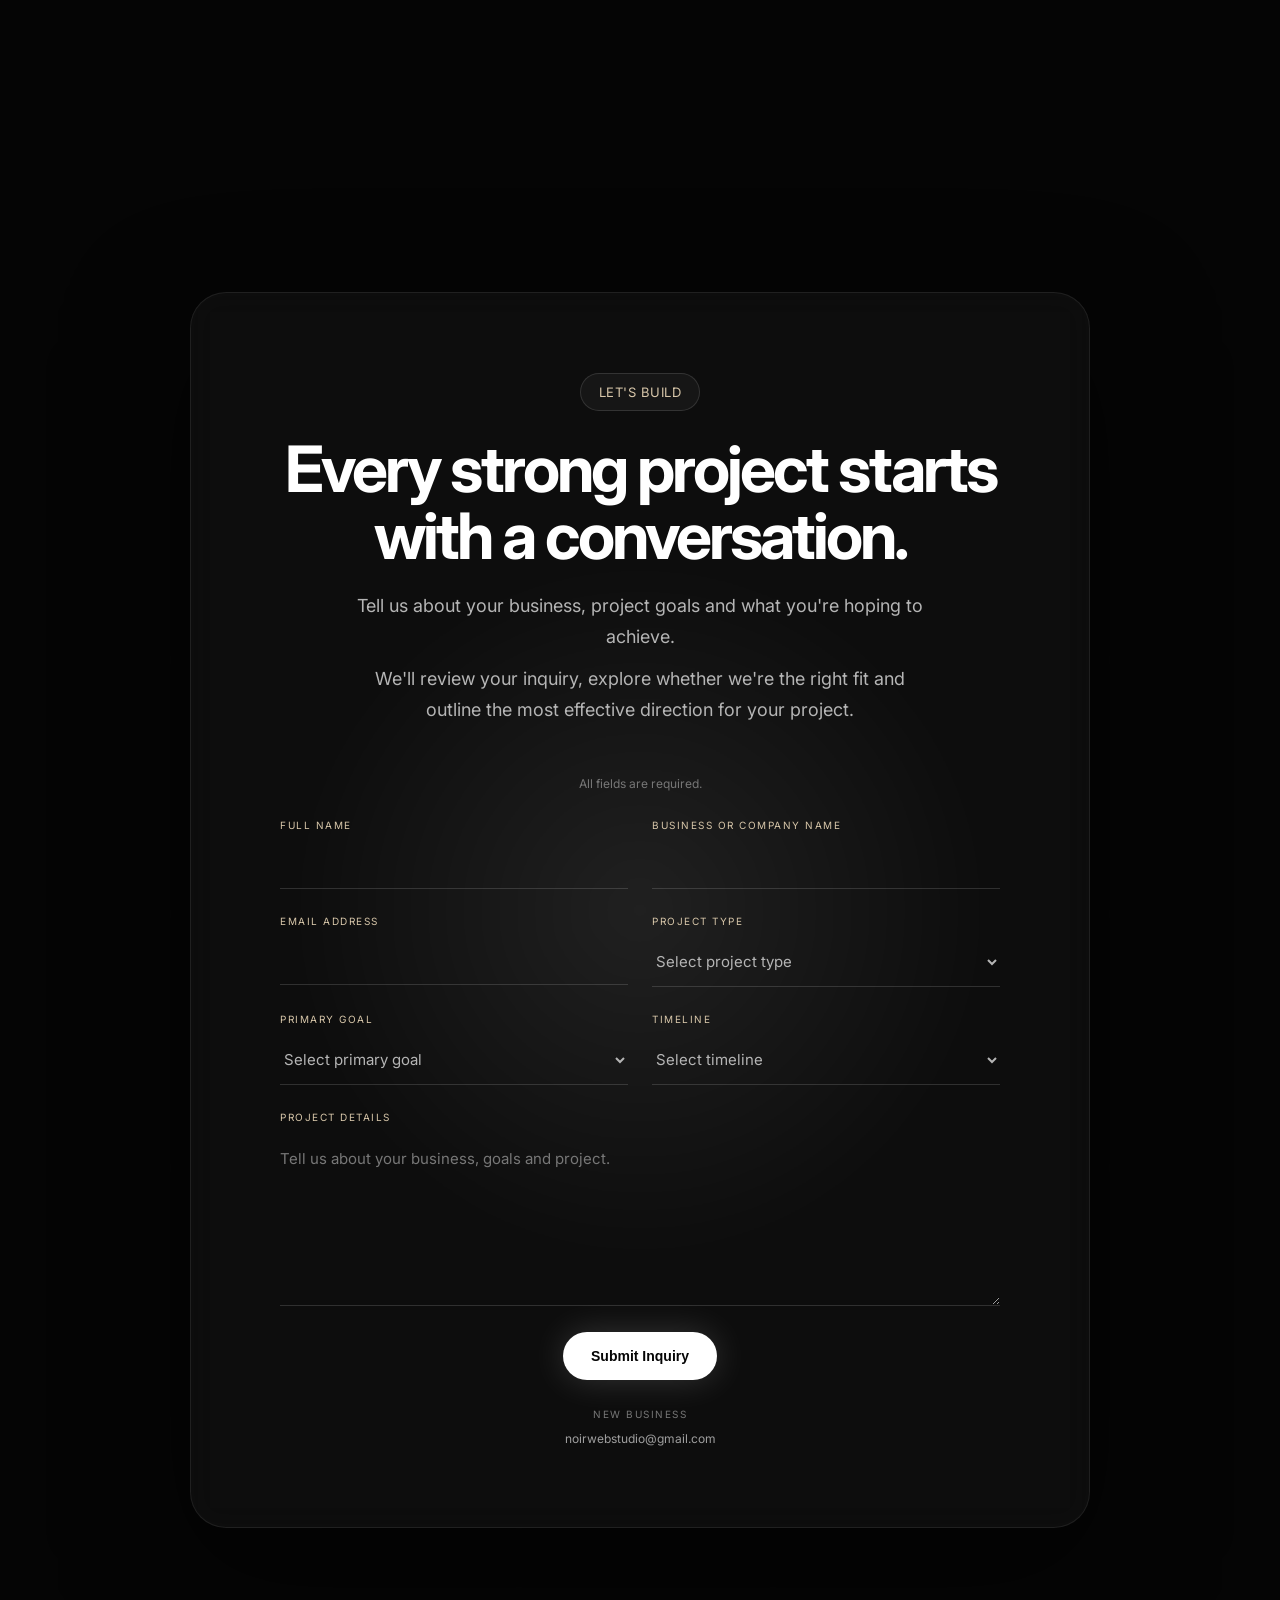
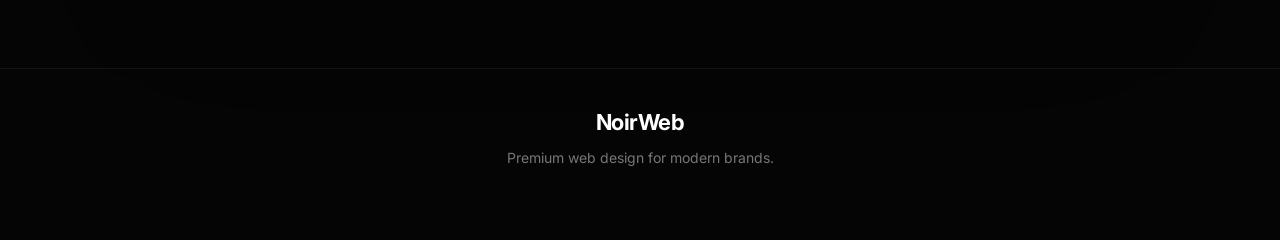
==== commit bf82a532: "Refine hero, integrate portfolio and production improvements" ====
--- a/index.html
+++ b/index.html
@@ -3,7 +3,21 @@
 <head>
   <meta charset="UTF-8">
   <meta name="viewport" content="width=device-width, initial-scale=1.0">
-  <title>NoirWeb Studio</title>
+  <title>NoirWeb Studio | Strategy-Led Web Design & Development</title>
+  <meta name="description" content="We build strategy-led websites that strengthen positioning, improve credibility and create a clearer path from interest to inquiry.">
+
+  <link rel="canonical" href="https://example.com/">
+  <link rel="icon" href="./favicon.ico">
+
+  <meta property="og:title" content="NoirWeb Studio | Strategy-Led Web Design & Development">
+  <meta property="og:description" content="We build strategy-led websites that strengthen positioning, improve credibility and create a clearer path from interest to inquiry.">
+  <meta property="og:type" content="website">
+  <meta property="og:url" content="https://example.com/">
+
+  <meta name="twitter:card" content="summary">
+  <meta name="twitter:title" content="NoirWeb Studio | Strategy-Led Web Design & Development">
+  <meta name="twitter:description" content="We build strategy-led websites that strengthen positioning, improve credibility and create a clearer path from interest to inquiry.">
+
   <link rel="stylesheet" href="./style.css">
 </head>
 <body>
@@ -32,6 +46,7 @@
   </ul>
 </nav>
 
+<main>
 <section id="hero" class="hero">
   <div class="hero-content">
     <span class="eyebrow">Premium Web Design & Development</span>
@@ -50,7 +65,15 @@
 
   <div class="hero-visual">
     <div class="glow-ring"></div>
-   <img src="https://images.unsplash.com/photo-1467232004584-a241de8bcf5d?q=80&w=1600&auto=format&fit=crop" alt="NoirWeb Hero">
+   <img
+     src="./images/noirweb-hero-mockup.webp"
+     alt="NoirWeb Studio web design displayed across desktop and mobile mockups alongside the Nicolás Cocina de Herencia concept"
+     width="1600"
+     height="1068"
+     loading="eager"
+     decoding="async"
+     fetchpriority="high"
+   >
   </div>
 </section>
 
@@ -124,59 +147,158 @@
       <div class="case-content">
         <div class="case-title">
           <p>Restaurant / Hospitality</p>
-          <h3>Nicolás<br>Cocina de Herencia</h3>
+          <h3>Premium Restaurant Website</h3>
         </div>
 
         <div class="case-details">
           <p class="case-summary">
-            A heritage-led restaurant experience designed to translate tradition, atmosphere and premium dining into a clear digital presence.
+            A refined restaurant concept designed to translate atmosphere, heritage and premium dining into a clear digital experience.
           </p>
 
           <dl class="case-meta">
             <div>
               <dt>Focus</dt>
-              <dd>Brand atmosphere · Premium dining · Reservations</dd>
+              <dd>Brand atmosphere · Dining experience · Reservation path</dd>
             </div>
             <div>
               <dt>Outcome</dt>
-              <dd>Improved visual positioning, created a clearer reservation path and strengthened the perception of a premium dining experience.</dd>
+              <dd>Created a more polished visual presence with a clearer path from first impression to reservation.</dd>
             </div>
           </dl>
 
-          <p class="case-status">Case study in development.</p>
+          <a class="case-status" href="../Portfolio%20Projects/Project%2001%20-%20Restaurante%20Premium/index.html">View Premium Restaurant Website</a>
         </div>
       </div>
     </article>
 
     <article class="case-study">
       <div class="case-heading">
-        <span class="case-type">Internal Brand Project</span>
+        <span class="case-type">Concept / Portfolio Project</span>
         <span class="case-number">02</span>
       </div>
 
       <div class="case-content">
         <div class="case-title">
-          <p>Web Design / Branding</p>
-          <h3>NoirWeb Studio</h3>
+          <p>Luxury Real Estate</p>
+          <h3>Luxury Real Estate Website</h3>
         </div>
 
         <div class="case-details">
           <p class="case-summary">
-            A focused digital identity and studio landing page designed to communicate expertise, clarify services and guide prospective clients toward an inquiry.
+            A premium property experience designed to communicate trust, exclusivity and high-value real estate presentation.
           </p>
 
           <dl class="case-meta">
             <div>
               <dt>Focus</dt>
-              <dd>Brand identity · Landing page · Responsive experience · Conversion path</dd>
+              <dd>Property showcase · Trust building · Inquiry journey</dd>
             </div>
             <div>
               <dt>Outcome</dt>
-              <dd>Launched a polished studio presence with clearer service positioning, a more intentional conversion path and a stronger mobile experience.</dd>
+              <dd>Created a refined digital presence for high-end listings with a stronger path toward private consultation.</dd>
             </div>
           </dl>
 
-          <p class="case-status">Case study in development.</p>
+          <a class="case-status" href="../Portfolio%20Projects/Project%2002%20-%20Luxury%20Real%20Estate/index.html">View Luxury Real Estate Website</a>
+        </div>
+      </div>
+    </article>
+
+    <article class="case-study">
+      <div class="case-heading">
+        <span class="case-type">Concept / Portfolio Project</span>
+        <span class="case-number">03</span>
+      </div>
+
+      <div class="case-content">
+        <div class="case-title">
+          <p>Legal / Professional Services</p>
+          <h3>Law Firm Website</h3>
+        </div>
+
+        <div class="case-details">
+          <p class="case-summary">
+            A corporate legal website concept designed to communicate authority, discretion and institutional trust.
+          </p>
+
+          <dl class="case-meta">
+            <div>
+              <dt>Focus</dt>
+              <dd>Practice areas · Attorney credibility · Consultation path</dd>
+            </div>
+            <div>
+              <dt>Outcome</dt>
+              <dd>Created a stronger professional presence with clearer service hierarchy and a more confident first impression.</dd>
+            </div>
+          </dl>
+
+          <a class="case-status" href="../Portfolio%20Projects/Project%2003%20-%20Law%20Firm/index.html">View Law Firm Website</a>
+        </div>
+      </div>
+    </article>
+
+    <article class="case-study">
+      <div class="case-heading">
+        <span class="case-type">Concept / Portfolio Project</span>
+        <span class="case-number">04</span>
+      </div>
+
+      <div class="case-content">
+        <div class="case-title">
+          <p>Architecture / Design Studio</p>
+          <h3>Architecture Studio Website</h3>
+        </div>
+
+        <div class="case-details">
+          <p class="case-summary">
+            A refined architecture studio concept built around minimal presentation, spatial rhythm and strong project storytelling.
+          </p>
+
+          <dl class="case-meta">
+            <div>
+              <dt>Focus</dt>
+              <dd>Portfolio presentation · Editorial layout · Studio positioning</dd>
+            </div>
+            <div>
+              <dt>Outcome</dt>
+              <dd>Created a polished studio presence that highlights design work with clarity and restraint.</dd>
+            </div>
+          </dl>
+
+          <a class="case-status" href="../Portfolio%20Projects/Project%2004%20-%20Architecture%20Studio/index.html">View Architecture Studio Website</a>
+        </div>
+      </div>
+    </article>
+
+    <article class="case-study">
+      <div class="case-heading">
+        <span class="case-type">Concept / Portfolio Project</span>
+        <span class="case-number">05</span>
+      </div>
+
+      <div class="case-content">
+        <div class="case-title">
+          <p>Boutique Hotel / Hospitality</p>
+          <h3>Boutique Hotel Website</h3>
+        </div>
+
+        <div class="case-details">
+          <p class="case-summary">
+            A hospitality concept designed to communicate atmosphere, destination appeal and a seamless guest journey.
+          </p>
+
+          <dl class="case-meta">
+            <div>
+              <dt>Focus</dt>
+              <dd>Guest experience · Location storytelling · Booking path</dd>
+            </div>
+            <div>
+              <dt>Outcome</dt>
+              <dd>Created a premium hotel presence with clearer exploration, stronger atmosphere and a more intentional path toward booking.</dd>
+            </div>
+          </dl>
+
+          <a class="case-status" href="../Portfolio%20Projects/Project%2005%20-%20Boutique%20Hotel/index.html">View Boutique Hotel Website</a>
         </div>
       </div>
     </article>
@@ -258,21 +380,196 @@
   </div>
 </section>
 
+<section class="about-noirweb">
+  <div class="about-intro">
+    <div class="about-heading">
+      <span>About NoirWeb</span>
+      <h2>Strategy shapes everything that follows.</h2>
+    </div>
+
+    <div class="about-copy">
+      <p>
+        We believe a strong website should do more than look polished. It should clarify what a business offers, communicate why it matters and make the next step easier for the right audience.
+      </p>
+      <p>
+        Our work brings positioning, user experience and development into one focused process. Every decision should support the message, the user journey and the goals behind the project.
+      </p>
+    </div>
+  </div>
+
+  <div class="about-principles">
+    <span class="principles-label">Our Principles</span>
+
+    <ol class="principles-list">
+      <li>
+        <span class="principle-number">01</span>
+        <div>
+          <h3>Clarity Before Complexity</h3>
+          <p>The best websites are easier to understand, not harder to impress.</p>
+        </div>
+      </li>
+      <li>
+        <span class="principle-number">02</span>
+        <div>
+          <h3>Purpose Behind Every Decision</h3>
+          <p>Every design choice should support a business objective.</p>
+        </div>
+      </li>
+      <li>
+        <span class="principle-number">03</span>
+        <div>
+          <h3>Strategy And Execution Together</h3>
+          <p>Thinking and building belong in the same process.</p>
+        </div>
+      </li>
+      <li>
+        <span class="principle-number">04</span>
+        <div>
+          <h3>Focused Collaboration</h3>
+          <p>Better decisions happen through direct communication.</p>
+        </div>
+      </li>
+    </ol>
+  </div>
+
+  <p class="about-closing">
+    NoirWeb exists to create digital experiences that feel considered, communicate with confidence and give ambitious businesses a stronger foundation for growth.
+  </p>
+</section>
+
+<section id="working-with-noirweb" class="working-with-noirweb">
+  <div class="working-intro">
+    <span>Working With NoirWeb</span>
+    <h2>A focused partnership from strategy to launch.</h2>
+    <p>
+      Every project is approached with direct collaboration, thoughtful decision-making and a commitment to building what the business genuinely needs.
+    </p>
+  </div>
+
+  <ol class="working-principles">
+    <li>
+      <span class="working-number">01</span>
+      <h3>Direct collaboration</h3>
+      <p>Work directly with NoirWeb throughout the project.</p>
+    </li>
+    <li>
+      <span class="working-number">02</span>
+      <h3>Strategy before design</h3>
+      <p>Every decision should support positioning, clarity and business goals.</p>
+    </li>
+    <li>
+      <span class="working-number">03</span>
+      <h3>Focused project scope</h3>
+      <p>A clear direction creates better outcomes and a smoother process.</p>
+    </li>
+    <li>
+      <span class="working-number">04</span>
+      <h3>Responsive implementation</h3>
+      <p>Designed and built to perform across modern devices.</p>
+    </li>
+    <li>
+      <span class="working-number">05</span>
+      <h3>Clear communication</h3>
+      <p>Shared checkpoints and transparent discussions throughout the project.</p>
+    </li>
+    <li>
+      <span class="working-number">06</span>
+      <h3>Long-Term Thinking</h3>
+      <p>We focus on decisions that remain effective beyond launch and support future growth.</p>
+    </li>
+  </ol>
+</section>
+
 <section id="contact" class="contact-premium">
   <div class="contact-box">
-    <span class="eyebrow">Let’s Build</span>
-
-    <h2>Ready to elevate your brand?</h2>
-
-    <p>
-      Tell us what you’re building. We’ll help turn your idea into a clean, modern, high-impact website.
-    </p>
-
-    <a href="mailto:noirwebstudio@gmail.com?subject=Project%20Inquiry" class="primary-btn">
-  Start Your Project
-</a>
-  </div>
-</section>
+    <span class="eyebrow">LET'S BUILD</span>
+
+    <h2>Every strong project starts with a conversation.</h2>
+
+    <div class="contact-copy">
+      <p>Tell us about your business, project goals and what you're hoping to achieve.</p>
+      <p>
+        We'll review your inquiry, explore whether we're the right fit and outline the most effective direction for your project.
+      </p>
+    </div>
+
+    <form class="inquiry-form" name="noirweb-inquiry" method="POST" data-netlify="true" data-netlify-honeypot="bot-field">
+      <input type="hidden" name="form-name" value="noirweb-inquiry">
+
+      <p class="form-honeypot">
+        <label>
+          Do not fill this out if you're human:
+          <input name="bot-field">
+        </label>
+      </p>
+
+      <p class="form-note">All fields are required.</p>
+
+      <div class="form-field">
+        <label for="full-name">Full Name</label>
+        <input id="full-name" name="full_name" type="text" autocomplete="name" required>
+      </div>
+
+      <div class="form-field form-field-email">
+        <label for="email">Email Address</label>
+        <input id="email" name="email" type="email" autocomplete="email" required>
+      </div>
+
+      <div class="form-field form-field-business">
+        <label for="business-name">Business or Company Name</label>
+        <input id="business-name" name="business_name" type="text" autocomplete="organization" required>
+      </div>
+
+      <div class="form-field">
+        <label for="project-type">Project Type</label>
+        <select id="project-type" name="project_type" required>
+          <option value="" selected disabled>Select project type</option>
+          <option value="website-design">Website Design</option>
+          <option value="website-redesign">Website Redesign</option>
+          <option value="brand-identity">Brand Identity</option>
+          <option value="landing-page">Landing Page</option>
+          <option value="other">Other</option>
+        </select>
+      </div>
+
+      <div class="form-field">
+        <label for="primary-goal">Primary Goal</label>
+        <select id="primary-goal" name="primary_goal" required>
+          <option value="" selected disabled>Select primary goal</option>
+          <option value="generate-leads">Generate Leads</option>
+          <option value="increase-credibility">Increase Credibility</option>
+          <option value="launch-new-business">Launch a New Business</option>
+          <option value="improve-user-experience">Improve User Experience</option>
+          <option value="other">Other</option>
+        </select>
+      </div>
+
+      <div class="form-field">
+        <label for="timeline">Timeline</label>
+        <select id="timeline" name="timeline" required>
+          <option value="" selected disabled>Select timeline</option>
+          <option value="asap">ASAP</option>
+          <option value="within-one-month">Within 1 Month</option>
+          <option value="one-to-three-months">1–3 Months</option>
+          <option value="flexible">Flexible</option>
+        </select>
+      </div>
+
+      <div class="form-field form-field-wide">
+        <label for="project-details">Project Details</label>
+        <textarea id="project-details" name="project_details" rows="6" placeholder="Tell us about your business, goals and project." required></textarea>
+      </div>
+
+      <button class="primary-btn form-submit" type="submit">Submit Inquiry</button>
+    </form>
+
+    <div class="contact-note">
+      <span>New Business</span>
+      <a href="mailto:noirwebstudio@gmail.com">noirwebstudio@gmail.com</a>
+    </div>
+  </div>
+</section>
+</main>
 
 <footer class="footer">
   <div class="footer-logo">NoirWeb</div>
--- a/style.css
+++ b/style.css
@@ -241,10 +241,10 @@
 
 .hero-visual img {
   position: relative;
-  width: 620px;
-  max-width: 100%;
+  width: 100%;
+  height: auto;
+  max-width: 680px;
   border-radius: 32px;
-  object-fit: cover;
   filter: brightness(0.72) contrast(1.1) saturate(0.9);
   box-shadow:
     0 40px 120px rgba(0,0,0,0.9),
@@ -476,12 +476,19 @@
 }
 
 .case-status {
+  display: inline-block;
   margin: 26px 0 0;
   color: #d8c7aa;
   font-size: 12px;
   font-weight: 600;
   letter-spacing: 1.2px;
+  text-decoration: none;
   text-transform: uppercase;
+}
+
+.case-status:focus-visible {
+  outline: 2px solid #d8c7aa;
+  outline-offset: 4px;
 }
 
 /* PROCESS */
@@ -577,6 +584,195 @@
 }
 
 .partnership-list dd {
+  margin: 0;
+  color: #9f9f9f;
+  line-height: 1.65;
+}
+
+/* ABOUT */
+
+.about-noirweb {
+  padding: 140px 56px;
+  background: #080808;
+}
+
+.about-intro,
+.about-principles,
+.about-closing {
+  max-width: 1180px;
+  margin-right: auto;
+  margin-left: auto;
+}
+
+.about-intro {
+  display: grid;
+  grid-template-columns: minmax(0, 0.9fr) minmax(360px, 1.1fr);
+  gap: 80px;
+}
+
+.about-heading > span,
+.principles-label,
+.principle-number {
+  color: #d8c7aa;
+  font-size: 11px;
+  letter-spacing: 2px;
+  text-transform: uppercase;
+}
+
+.about-heading h2 {
+  max-width: 560px;
+  margin: 16px 0 0;
+  font-size: clamp(42px, 5vw, 64px);
+  line-height: 1.02;
+  letter-spacing: -3px;
+}
+
+.about-copy p {
+  margin: 0;
+  color: #b5b5b5;
+  font-size: 18px;
+  line-height: 1.7;
+}
+
+.about-copy p + p {
+  margin-top: 24px;
+}
+
+.about-principles {
+  display: grid;
+  grid-template-columns: minmax(180px, 0.65fr) minmax(0, 1.35fr);
+  gap: 80px;
+  margin-top: 88px;
+  padding-top: 34px;
+  border-top: 1px solid rgba(255,255,255,0.1);
+}
+
+.principles-label {
+  padding-top: 4px;
+}
+
+.principles-list {
+  display: grid;
+  grid-template-columns: repeat(2, minmax(0, 1fr));
+  column-gap: 48px;
+  margin: 0;
+  padding: 0;
+  list-style: none;
+}
+
+.principles-list li {
+  display: grid;
+  grid-template-columns: 34px 1fr;
+  padding: 0 0 30px;
+}
+
+.principle-number {
+  color: #777;
+}
+
+.principles-list h3 {
+  margin: 0 0 10px;
+  font-size: 18px;
+  letter-spacing: -0.4px;
+}
+
+.principles-list p {
+  margin: 0;
+  color: #9f9f9f;
+  line-height: 1.65;
+}
+
+.about-closing {
+  max-width: 860px;
+  margin-top: 48px;
+  padding-top: 34px;
+  border-top: 1px solid rgba(255,255,255,0.1);
+  color: #c4c4c4;
+  font-size: clamp(24px, 3vw, 36px);
+  line-height: 1.35;
+  letter-spacing: -1px;
+}
+
+/* WORKING WITH NOIRWEB */
+
+.working-with-noirweb {
+  padding: 140px 56px;
+  background: #050505;
+}
+
+.working-intro,
+.working-principles {
+  max-width: 1180px;
+  margin-right: auto;
+  margin-left: auto;
+}
+
+.working-intro {
+  display: grid;
+  grid-template-columns: minmax(0, 0.9fr) minmax(360px, 1.1fr);
+  column-gap: 80px;
+  align-items: start;
+}
+
+.working-intro > span,
+.working-number {
+  color: #d8c7aa;
+  font-size: 11px;
+  letter-spacing: 2px;
+  text-transform: uppercase;
+}
+
+.working-intro > span {
+  grid-column: 1;
+  margin-bottom: 16px;
+}
+
+.working-intro h2 {
+  grid-column: 1;
+  max-width: 560px;
+  margin: 0;
+  font-size: clamp(42px, 5vw, 64px);
+  line-height: 1.02;
+  letter-spacing: -3px;
+}
+
+.working-intro > p {
+  grid-column: 2;
+  grid-row: 1 / span 2;
+  margin: 27px 0 0;
+  color: #b5b5b5;
+  font-size: 18px;
+  line-height: 1.7;
+}
+
+.working-principles {
+  display: grid;
+  grid-template-columns: repeat(3, minmax(0, 1fr));
+  column-gap: 48px;
+  row-gap: 0;
+  margin-top: 88px;
+  padding: 34px 0 0;
+  border-top: 1px solid rgba(255,255,255,0.1);
+  list-style: none;
+}
+
+.working-principles li {
+  padding: 0 0 34px;
+}
+
+.working-number {
+  display: block;
+  margin-bottom: 18px;
+  color: #777;
+}
+
+.working-principles h3 {
+  margin: 0 0 10px;
+  font-size: 20px;
+  letter-spacing: -0.5px;
+}
+
+.working-principles p {
   margin: 0;
   color: #9f9f9f;
   line-height: 1.65;
@@ -610,12 +806,139 @@
   letter-spacing: -3px;
 }
 
-.contact-box p {
+.contact-copy {
   max-width: 580px;
   margin: 0 auto 36px;
+}
+
+.contact-copy p {
+  margin: 0;
   color: #b5b5b5;
   font-size: 18px;
   line-height: 1.7;
+}
+
+.contact-copy p + p {
+  margin-top: 12px;
+}
+
+.inquiry-form {
+  display: grid;
+  grid-template-columns: repeat(2, minmax(0, 1fr));
+  gap: 26px 24px;
+  max-width: 720px;
+  margin: 48px auto 0;
+  text-align: left;
+}
+
+.form-field {
+  display: flex;
+  flex-direction: column;
+  gap: 10px;
+}
+
+.form-field-wide,
+.form-submit,
+.form-note {
+  grid-column: 1 / -1;
+}
+
+.form-note {
+  margin: 0;
+  color: #777;
+  font-size: 12px;
+  line-height: 1.6;
+  text-align: center;
+}
+
+.form-honeypot {
+  display: none;
+}
+
+.form-field-email {
+  grid-column: 1;
+}
+
+.form-field-business {
+  grid-column: 2;
+  grid-row: 2;
+}
+
+.form-field label {
+  color: #d8c7aa;
+  font-size: 10px;
+  letter-spacing: 1.5px;
+  text-transform: uppercase;
+}
+
+.form-field input,
+.form-field select,
+.form-field textarea {
+  width: 100%;
+  padding: 14px 0;
+  color: white;
+  background: transparent;
+  border: 0;
+  border-bottom: 1px solid rgba(255,255,255,0.14);
+  border-radius: 0;
+  font: inherit;
+  font-size: 15px;
+  outline: none;
+  transition:
+    border-color 0.25s ease,
+    color 0.25s ease;
+}
+
+.form-field select {
+  color: #b5b5b5;
+  cursor: pointer;
+}
+
+.form-field select option {
+  color: white;
+  background: #080808;
+}
+
+.form-field textarea {
+  min-height: 140px;
+  resize: vertical;
+  line-height: 1.6;
+}
+
+.form-field textarea::placeholder {
+  color: #777;
+  opacity: 1;
+}
+
+.form-field input:focus,
+.form-field select:focus,
+.form-field textarea:focus {
+  border-bottom-color: #d8c7aa;
+}
+
+.form-submit {
+  justify-self: center;
+  border: 0;
+  cursor: pointer;
+}
+
+.contact-note {
+  margin-top: 28px;
+}
+
+.contact-note span {
+  display: block;
+  margin-bottom: 7px;
+  color: #777;
+  font-size: 10px;
+  letter-spacing: 1.5px;
+  text-transform: uppercase;
+}
+
+.contact-note a {
+  color: #9f9f9f;
+  font-size: 12px;
+  text-decoration: none;
 }
 
 /* FOOTER */
@@ -1028,6 +1351,80 @@
     padding-bottom: 22px;
   }
 
+  .about-noirweb {
+    padding: 90px 24px;
+  }
+
+  .about-intro {
+    grid-template-columns: 1fr;
+    gap: 32px;
+  }
+
+  .about-heading h2 {
+    font-size: 38px;
+    letter-spacing: -2px;
+  }
+
+  .about-copy p {
+    font-size: 16px;
+  }
+
+  .about-principles {
+    grid-template-columns: 1fr;
+    gap: 28px;
+    margin-top: 58px;
+    padding-top: 28px;
+  }
+
+  .principles-list {
+    grid-template-columns: 1fr;
+  }
+
+  .principles-list li {
+    padding-bottom: 26px;
+  }
+
+  .about-closing {
+    margin-top: 30px;
+    padding-top: 28px;
+    font-size: 24px;
+  }
+
+  .working-with-noirweb {
+    padding: 90px 24px;
+  }
+
+  .working-intro {
+    grid-template-columns: 1fr;
+  }
+
+  .working-intro > span,
+  .working-intro h2,
+  .working-intro > p {
+    grid-column: 1;
+    grid-row: auto;
+  }
+
+  .working-intro h2 {
+    font-size: 38px;
+    letter-spacing: -2px;
+  }
+
+  .working-intro > p {
+    margin-top: 28px;
+    font-size: 16px;
+  }
+
+  .working-principles {
+    grid-template-columns: 1fr;
+    margin-top: 58px;
+    padding-top: 28px;
+  }
+
+  .working-principles li {
+    padding-bottom: 28px;
+  }
+
   .contact-premium {
     padding: 90px 24px;
   }
@@ -1042,8 +1439,22 @@
     letter-spacing: -2px;
   }
 
-  .contact-box p {
+  .contact-copy p {
     font-size: 16px;
+  }
+
+  .inquiry-form {
+    grid-template-columns: 1fr;
+    gap: 24px;
+    margin-top: 40px;
+  }
+
+  .form-field-wide,
+  .form-field-email,
+  .form-field-business,
+  .form-submit {
+    grid-column: auto;
+    grid-row: auto;
   }
 }
 
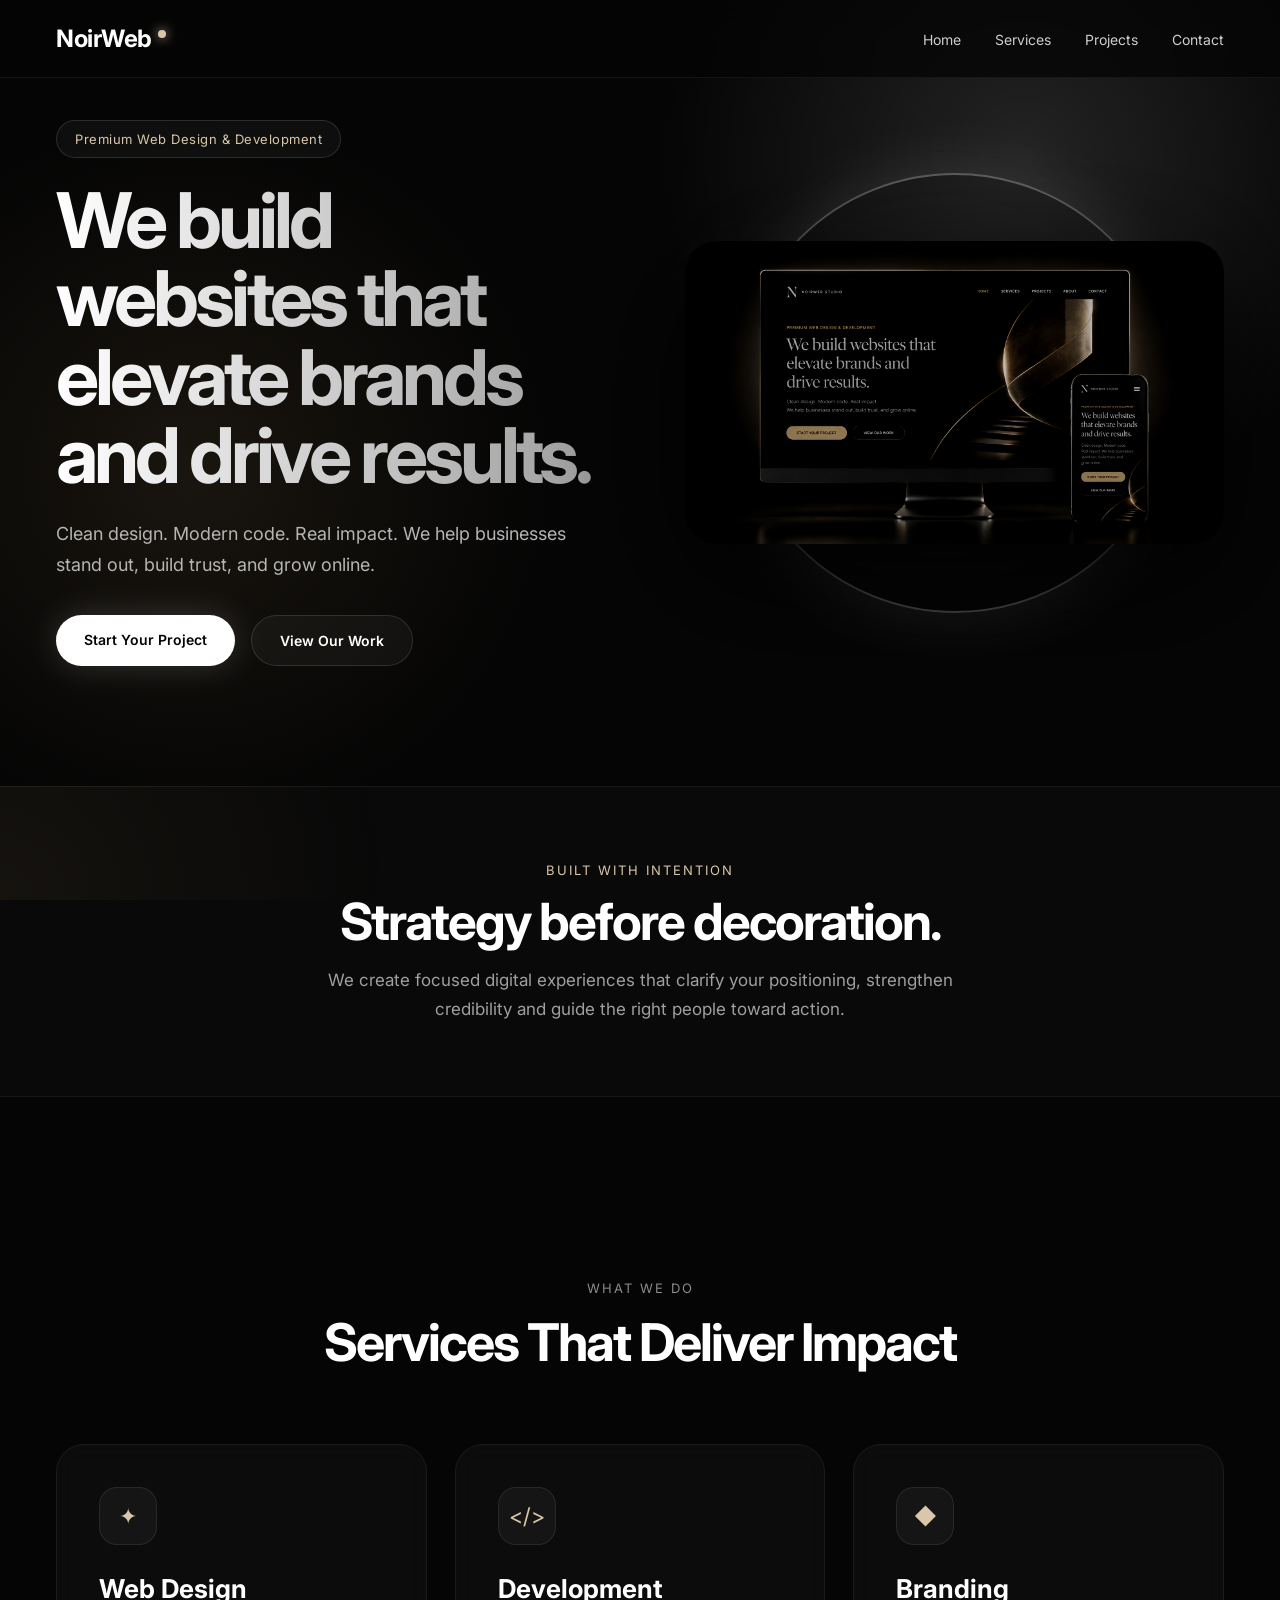
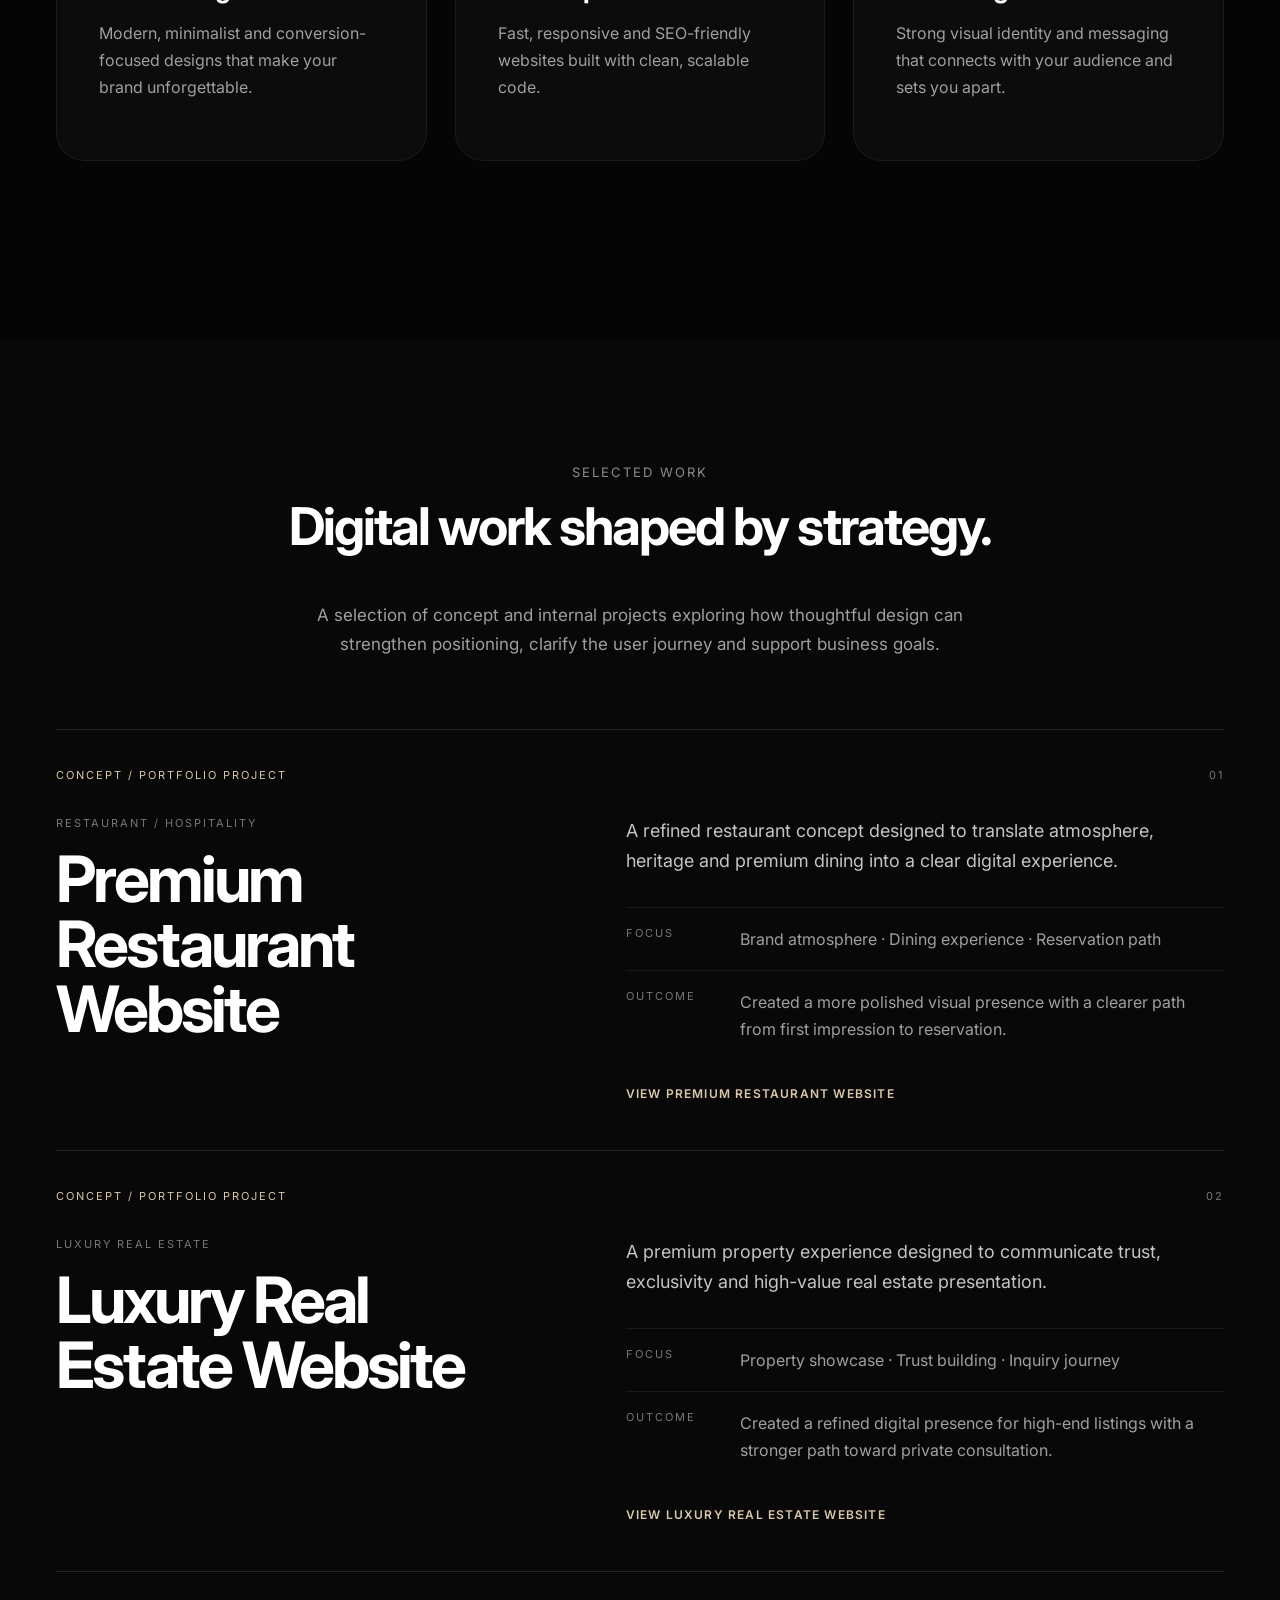
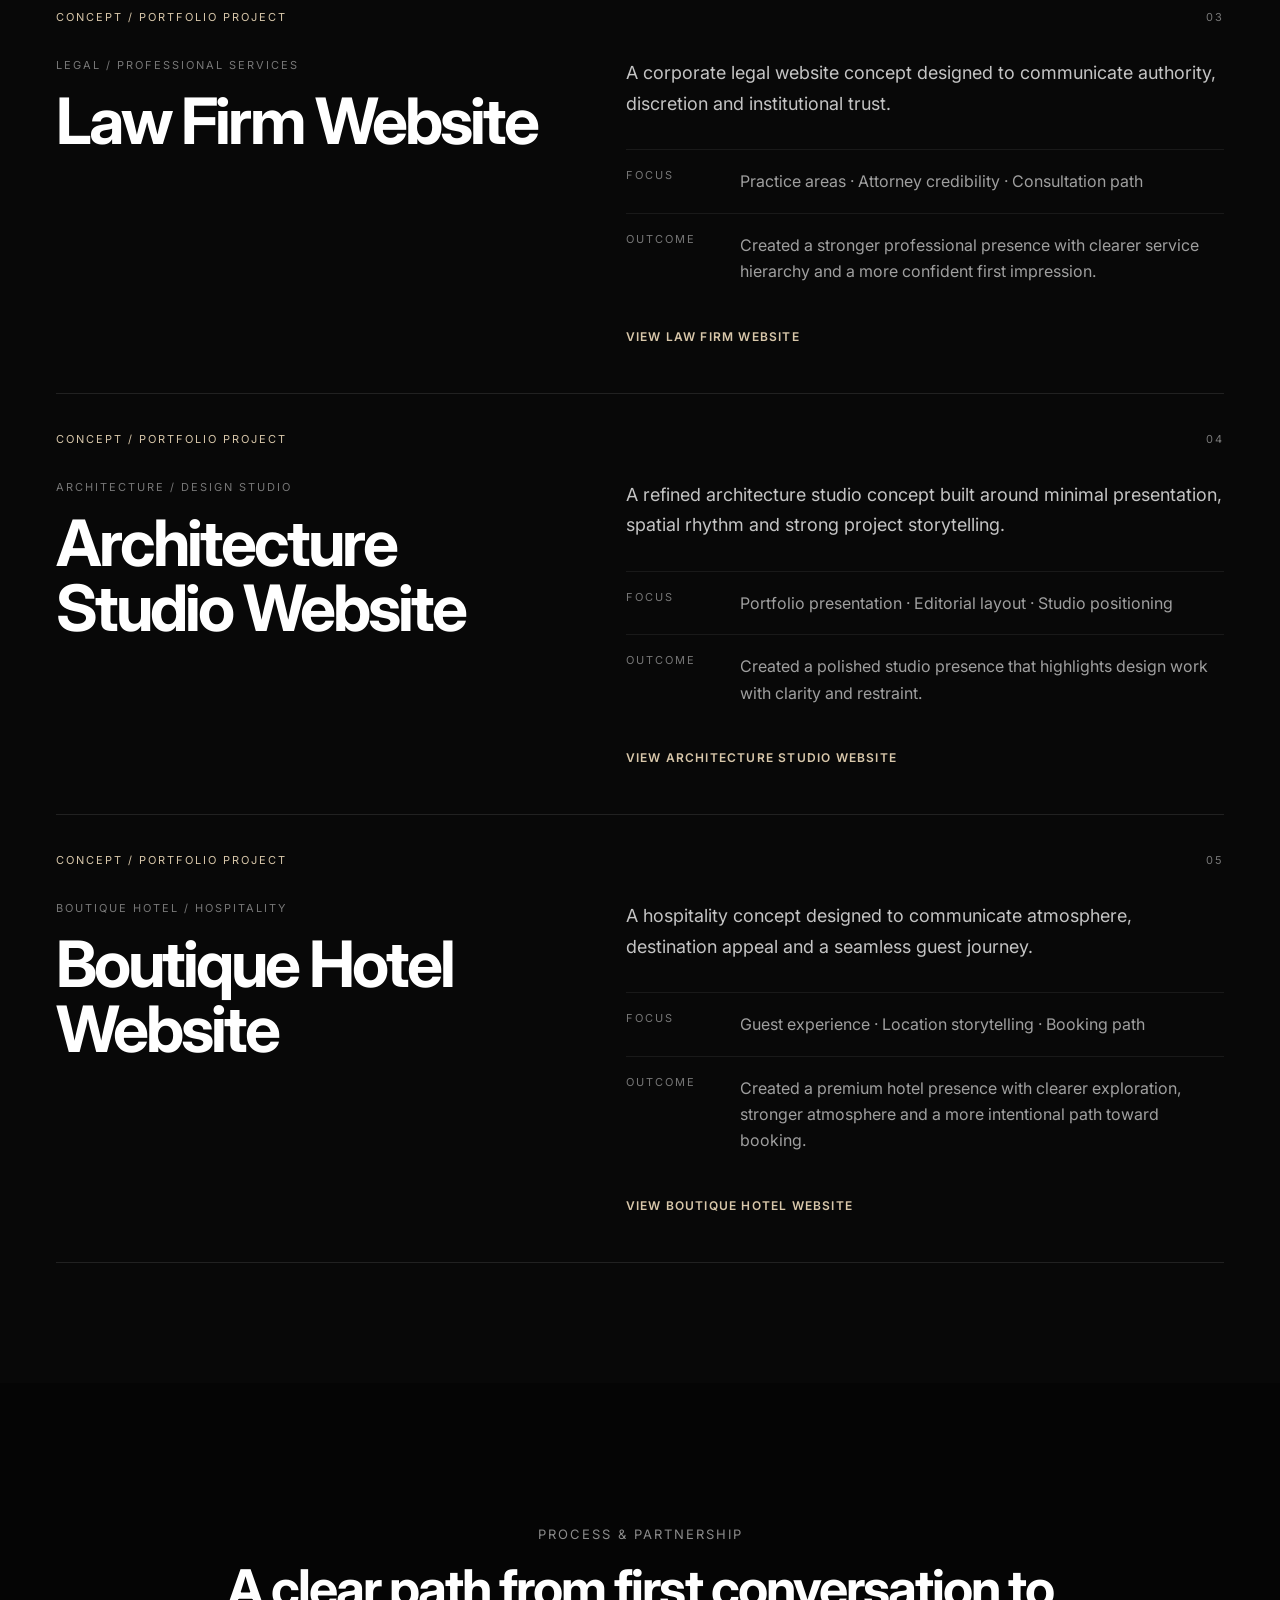
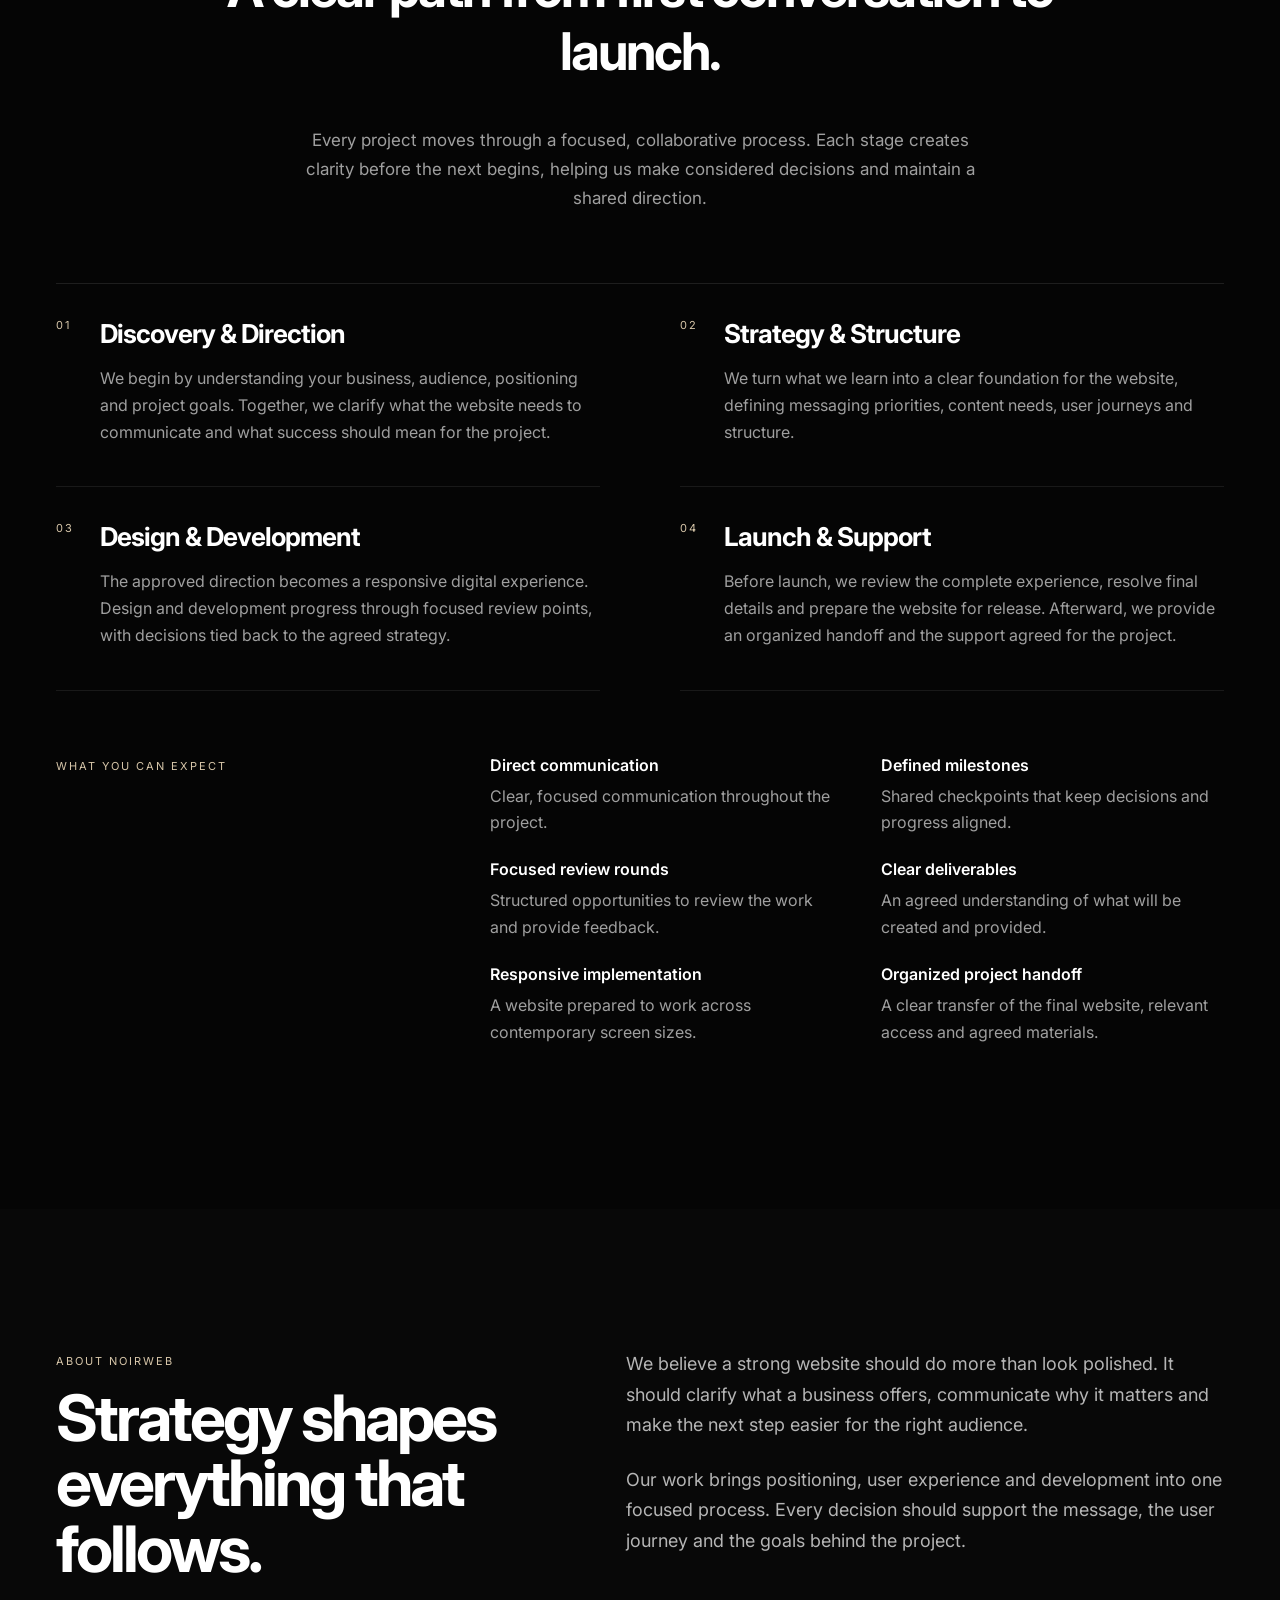
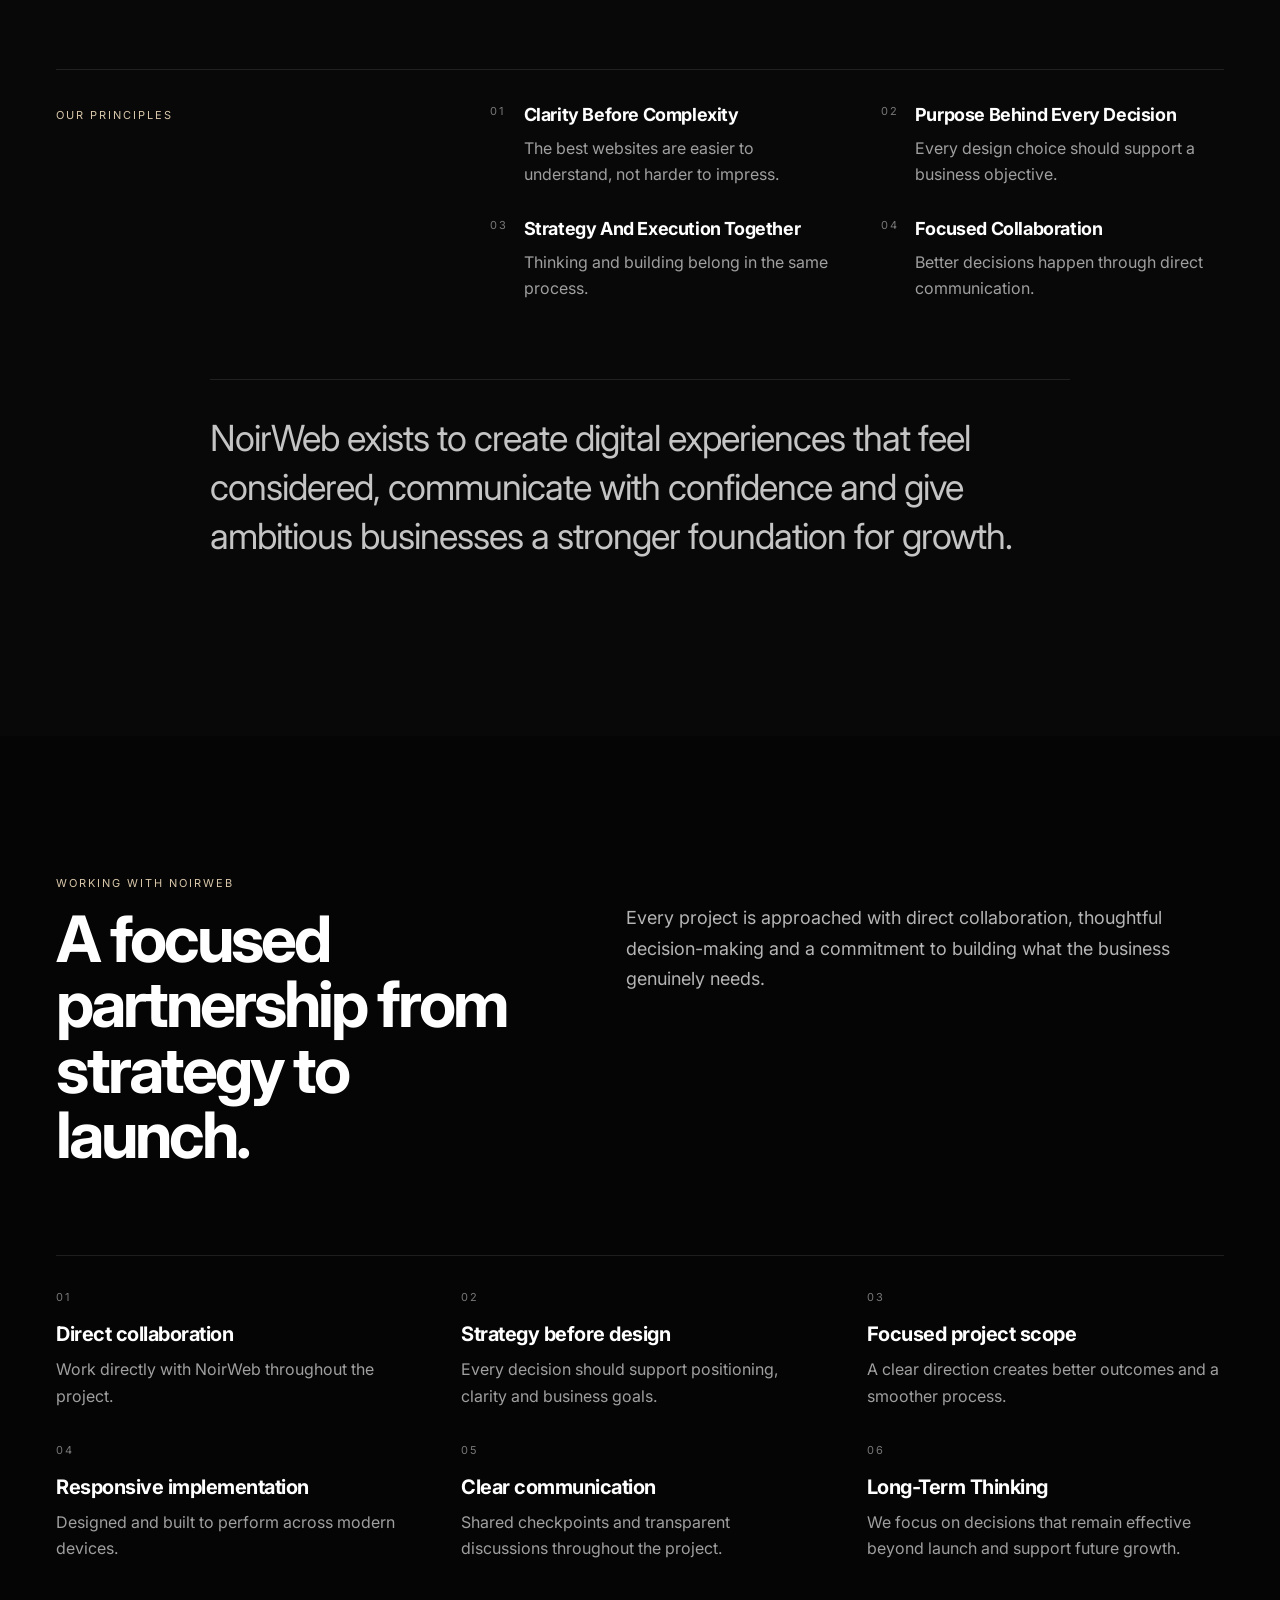
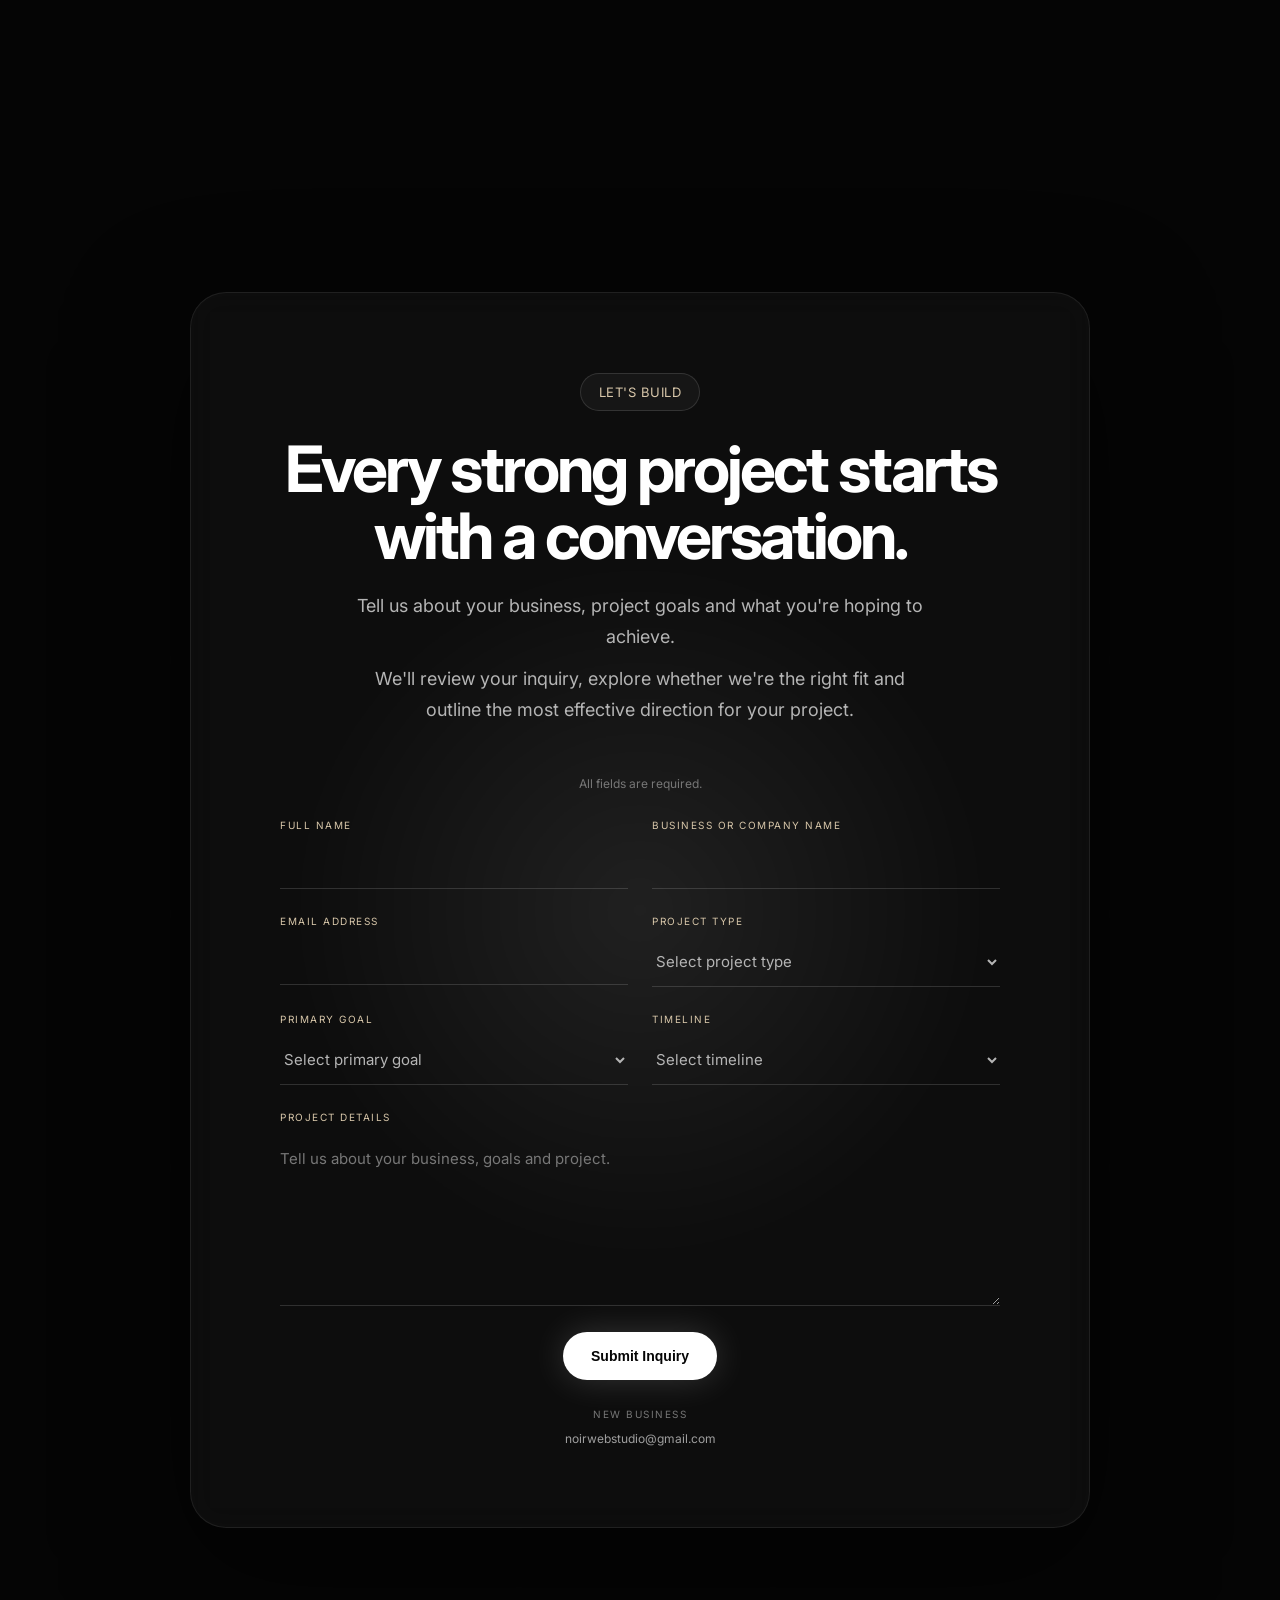
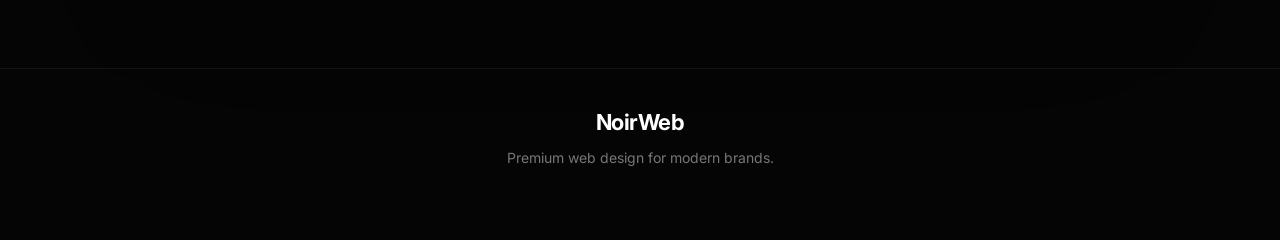
==== commit caad2c8f: "Add portfolio projects to NoirWeb Studio" ====
--- a/index.html
+++ b/index.html
@@ -166,7 +166,7 @@
             </div>
           </dl>
 
-          <a class="case-status" href="../Portfolio%20Projects/Project%2001%20-%20Restaurante%20Premium/index.html">View Premium Restaurant Website</a>
+          <a class="case-status" href="/work/restaurant-premium/">View Premium Restaurant Website</a>
         </div>
       </div>
     </article>
@@ -199,7 +199,7 @@
             </div>
           </dl>
 
-          <a class="case-status" href="../Portfolio%20Projects/Project%2002%20-%20Luxury%20Real%20Estate/index.html">View Luxury Real Estate Website</a>
+          <a class="case-status" href="/work/luxury-real-estate/">View Luxury Real Estate Website</a>
         </div>
       </div>
     </article>
@@ -232,7 +232,7 @@
             </div>
           </dl>
 
-          <a class="case-status" href="../Portfolio%20Projects/Project%2003%20-%20Law%20Firm/index.html">View Law Firm Website</a>
+          <a class="case-status" href="/work/law-firm/">View Law Firm Website</a>
         </div>
       </div>
     </article>
@@ -265,7 +265,7 @@
             </div>
           </dl>
 
-          <a class="case-status" href="../Portfolio%20Projects/Project%2004%20-%20Architecture%20Studio/index.html">View Architecture Studio Website</a>
+          <a class="case-status" href="/work/architecture-studio/">View Architecture Studio Website</a>
         </div>
       </div>
     </article>
@@ -298,7 +298,7 @@
             </div>
           </dl>
 
-          <a class="case-status" href="../Portfolio%20Projects/Project%2005%20-%20Boutique%20Hotel/index.html">View Boutique Hotel Website</a>
+          <a class="case-status" href="/work/boutique-hotel/">View Boutique Hotel Website</a>
         </div>
       </div>
     </article>
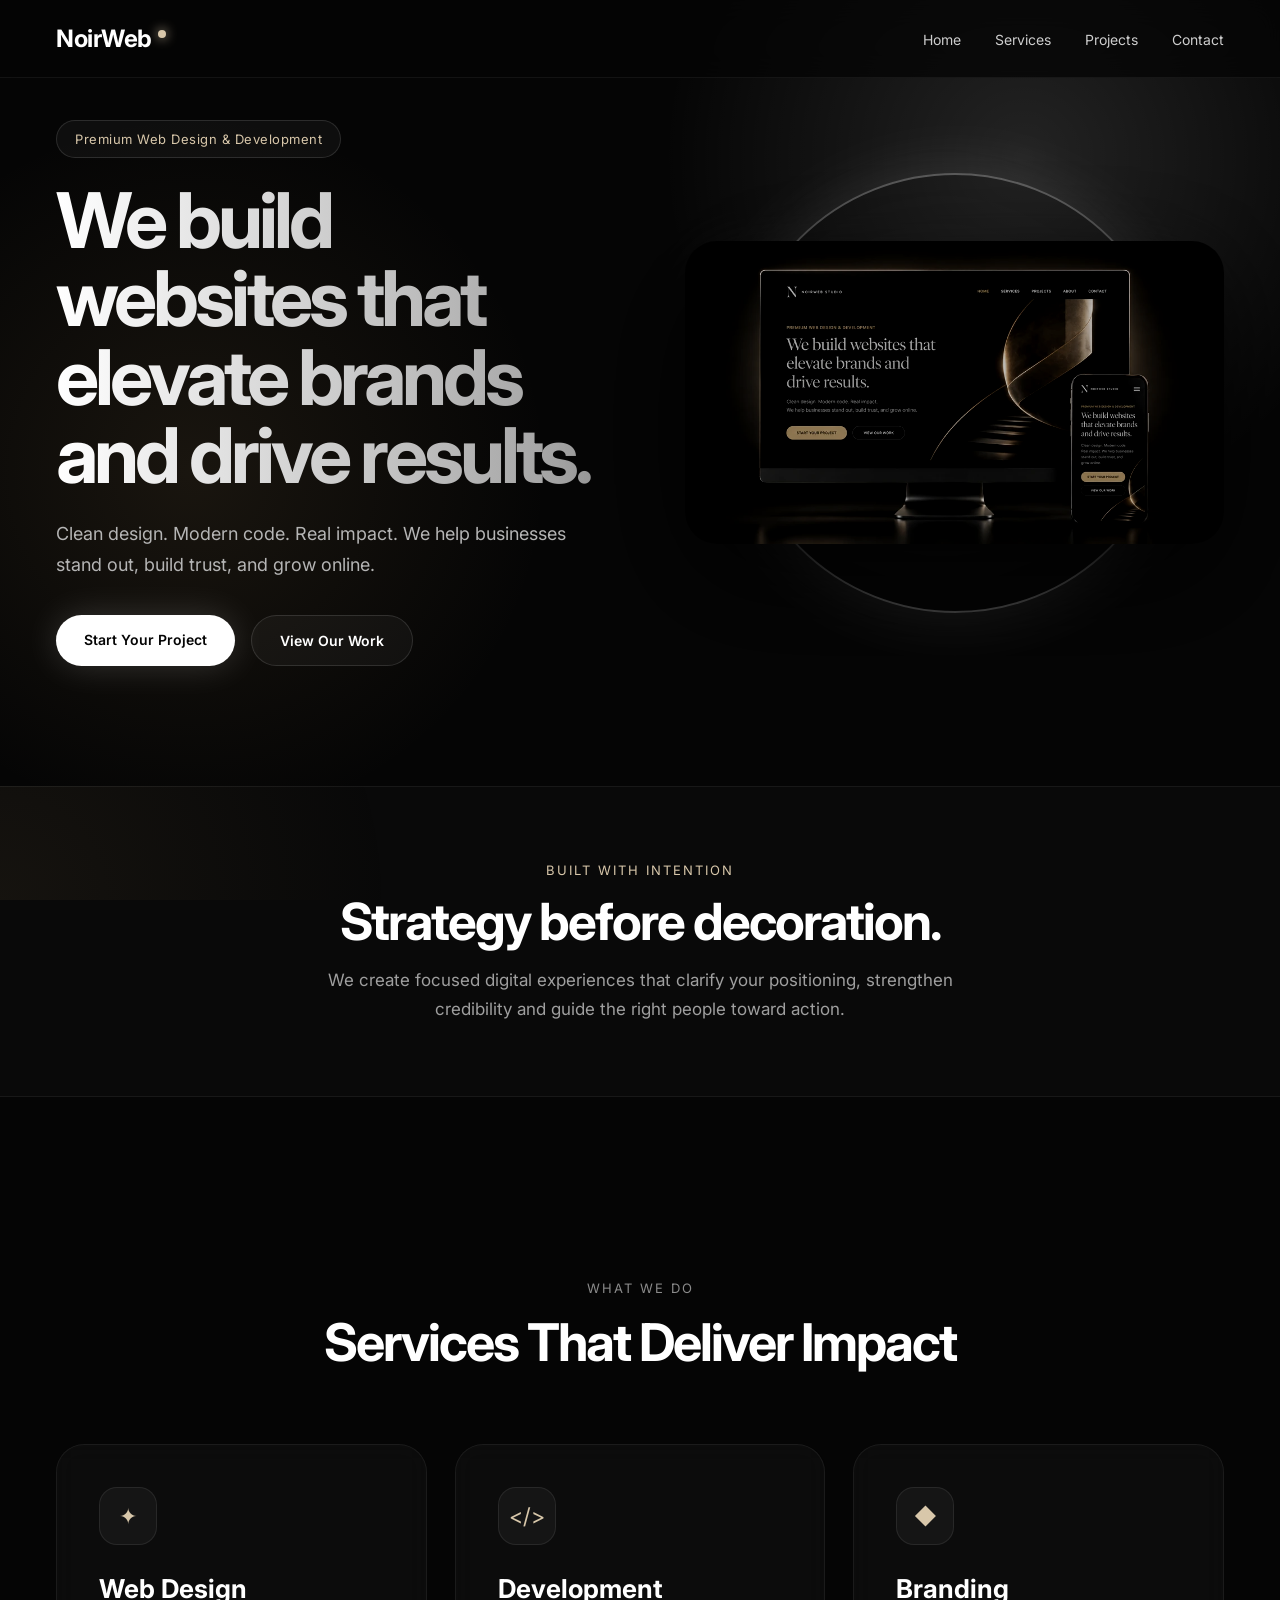
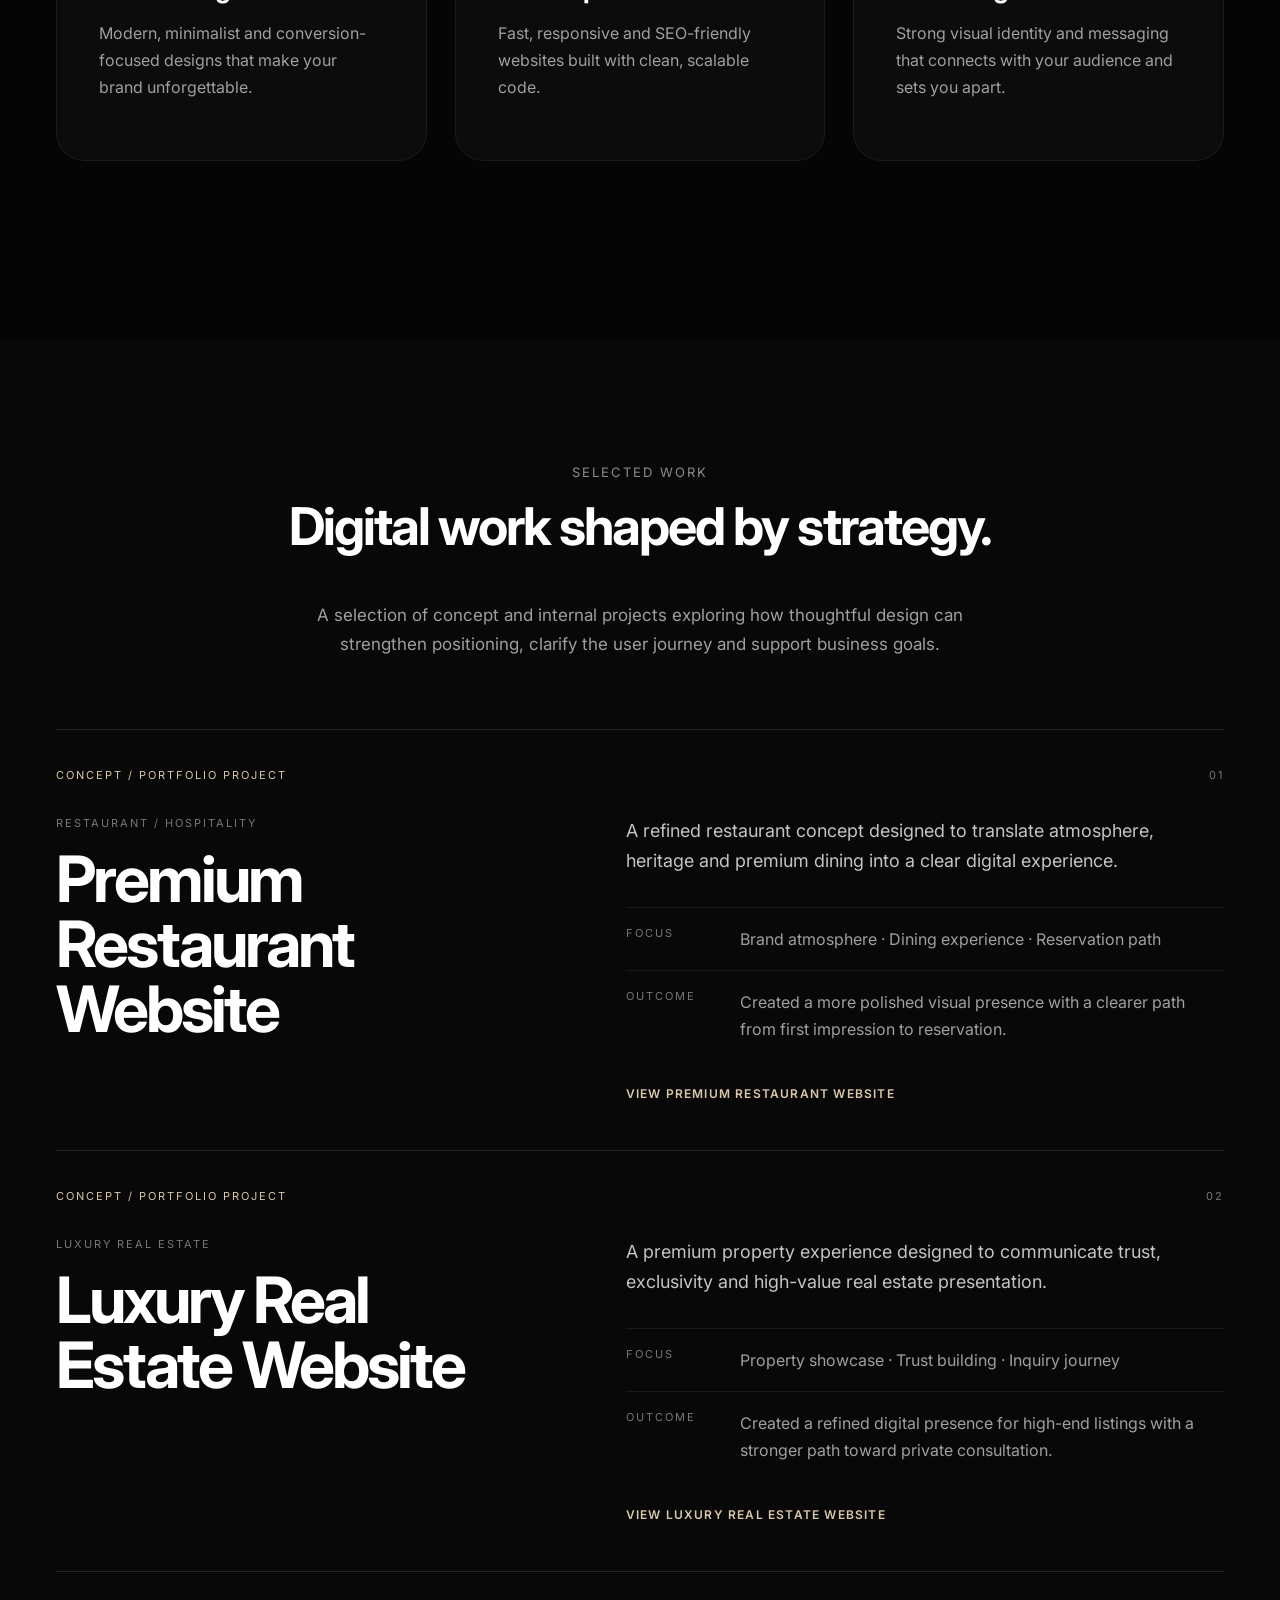
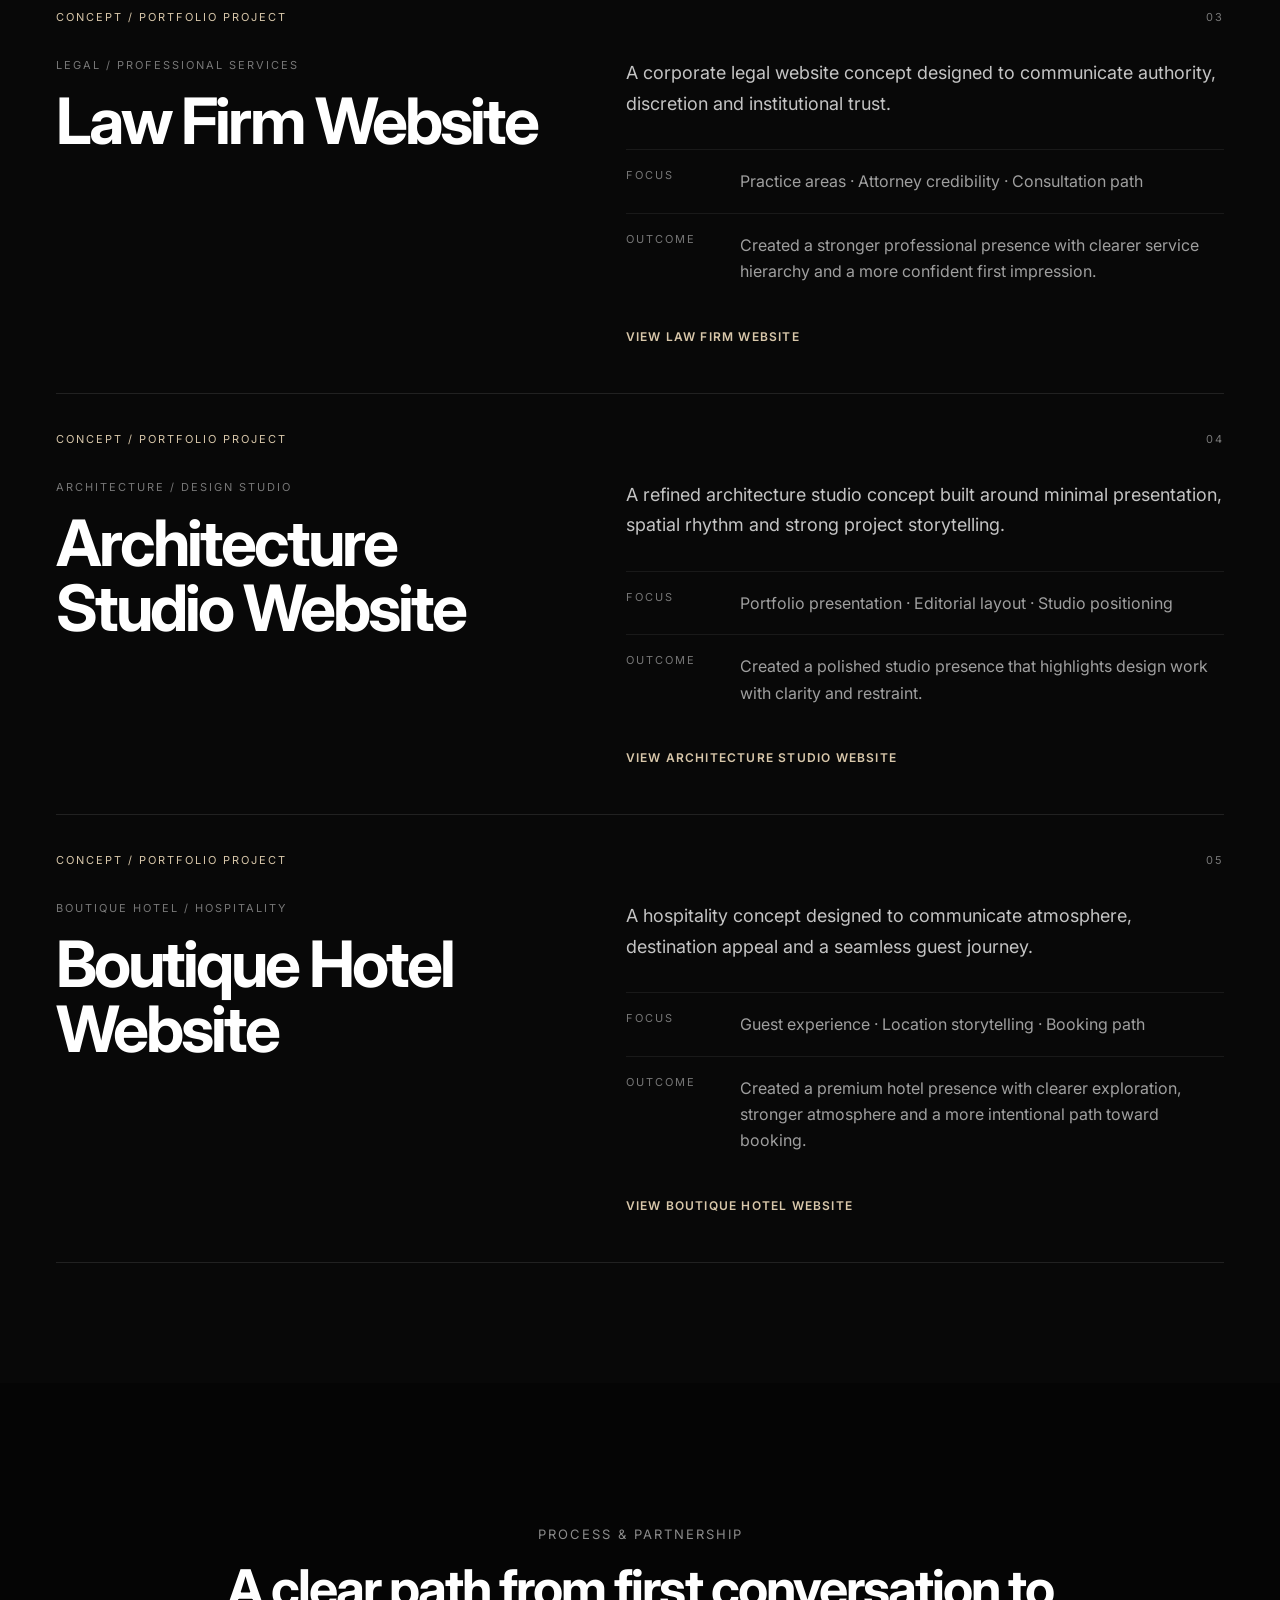
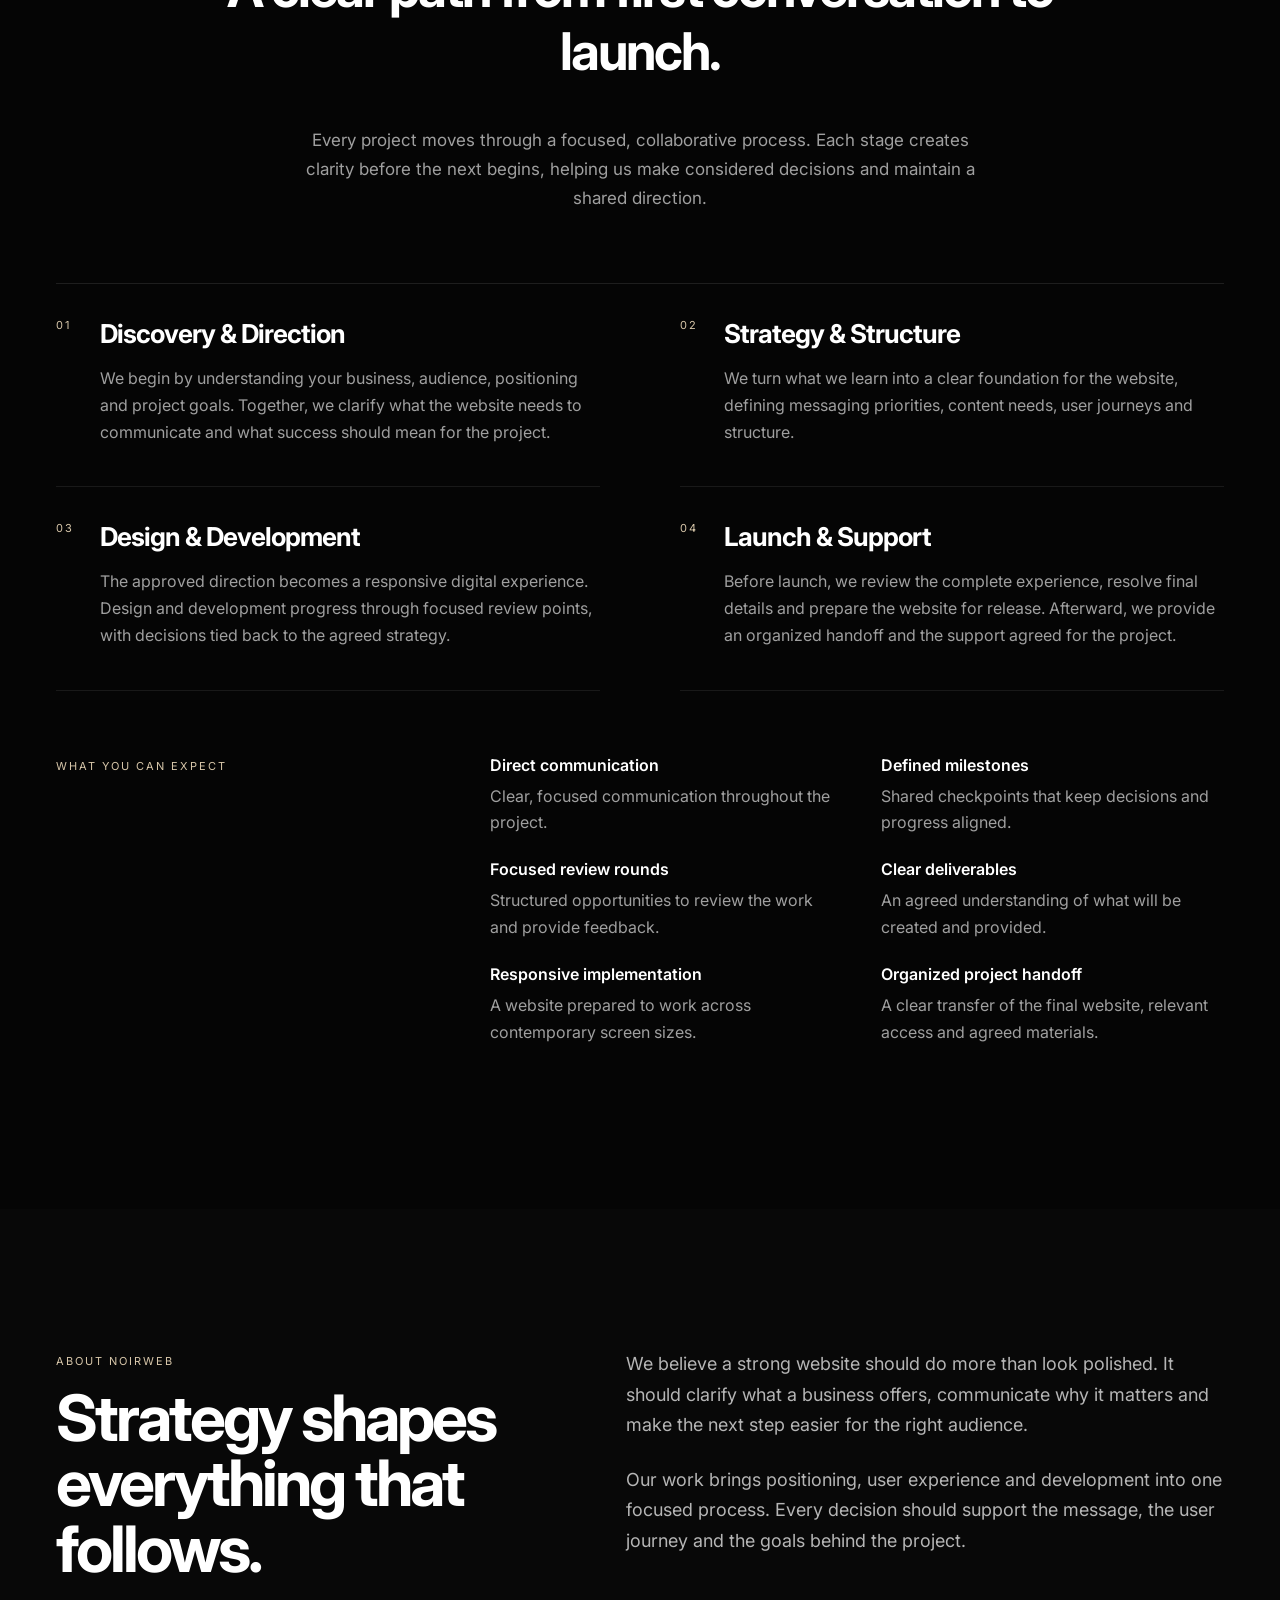
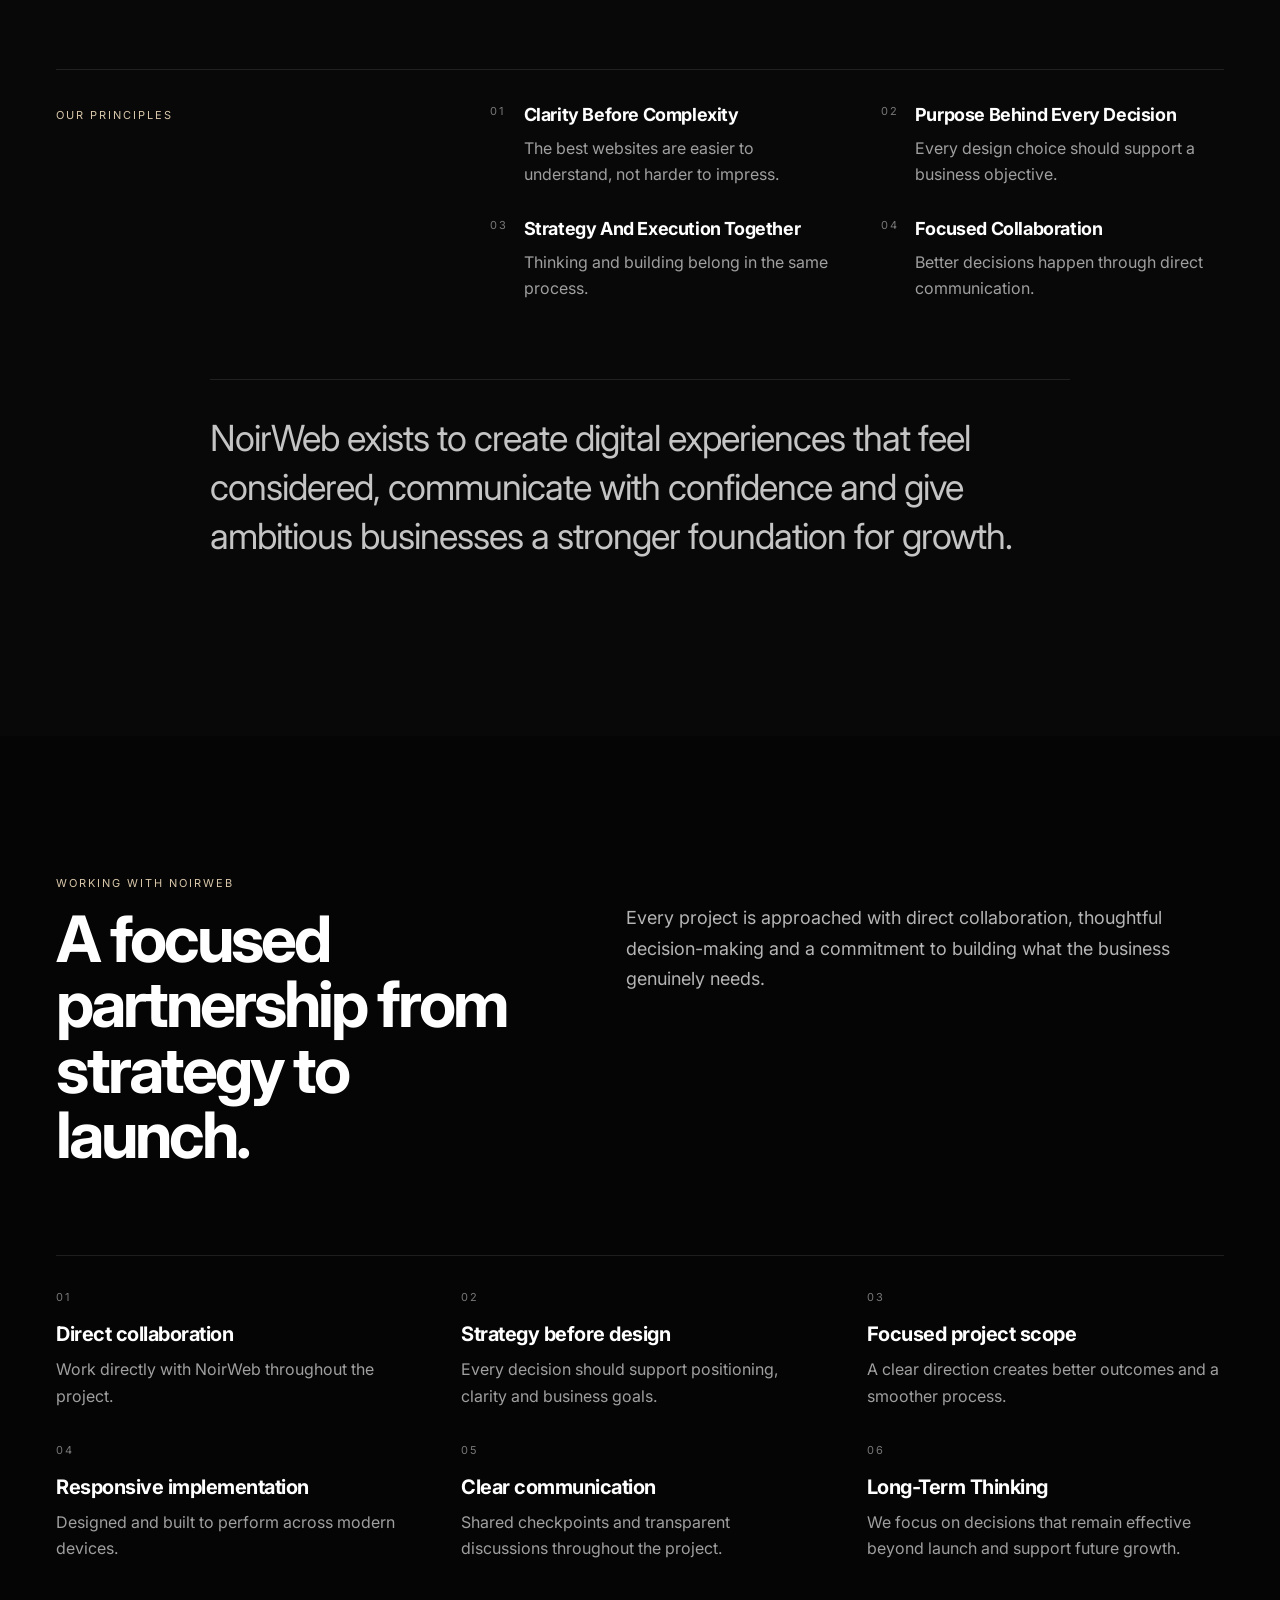
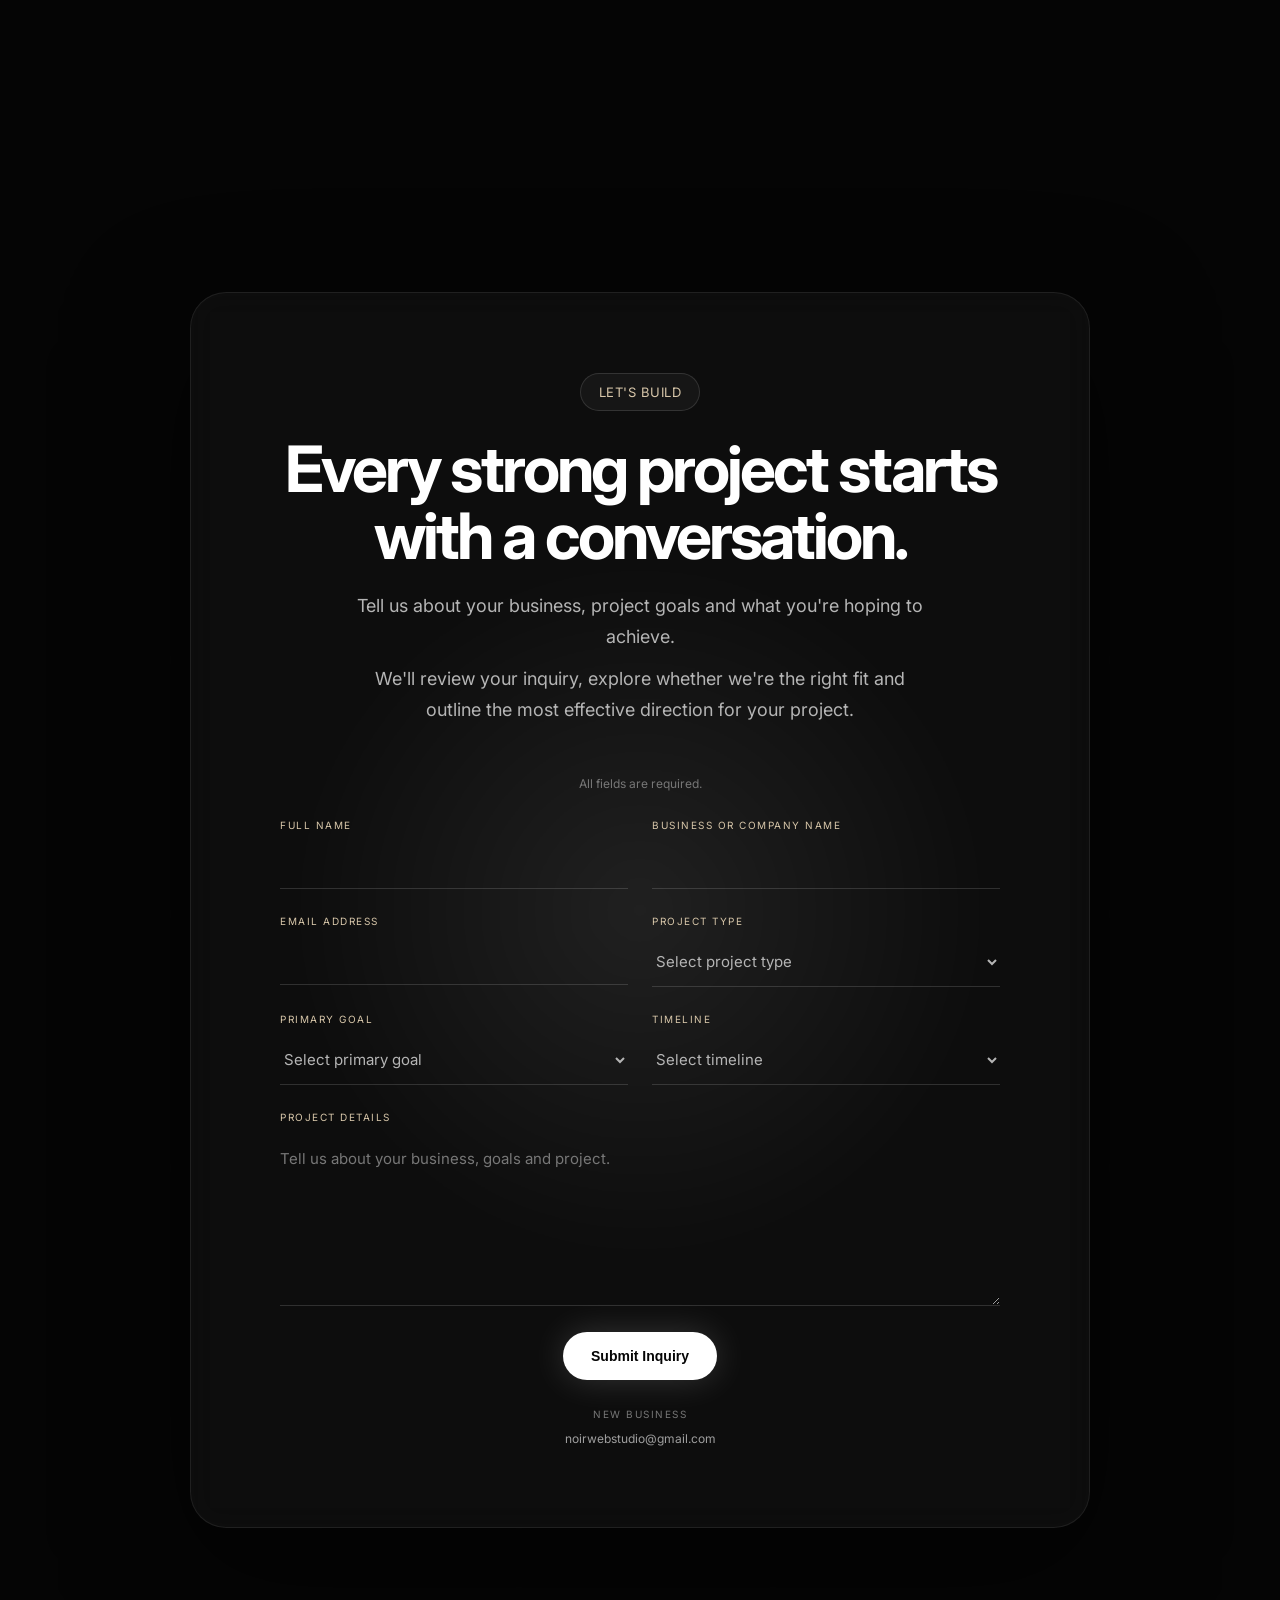
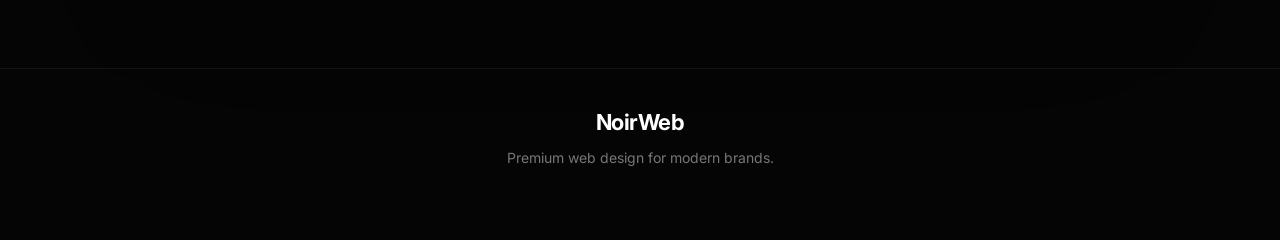
==== commit b80a1f17: "perf: optimize responsive home hero image" ====
--- a/index.html
+++ b/index.html
@@ -6,13 +6,17 @@
   <title>NoirWeb Studio | Strategy-Led Web Design & Development</title>
   <meta name="description" content="We build strategy-led websites that strengthen positioning, improve credibility and create a clearer path from interest to inquiry.">
 
-  <link rel="canonical" href="https://example.com/">
-  <link rel="icon" href="./favicon.ico">
+  <link rel="canonical" href="https://noirweb-studio.netlify.app/">
+  <link rel="icon" href="/favicon.ico" sizes="any">
+  <link rel="icon" type="image/png" sizes="16x16" href="/favicon-16x16.png">
+  <link rel="icon" type="image/png" sizes="32x32" href="/favicon-32x32.png">
+  <link rel="apple-touch-icon" href="/apple-touch-icon.png">
+  <meta name="theme-color" content="#000000">
 
   <meta property="og:title" content="NoirWeb Studio | Strategy-Led Web Design & Development">
   <meta property="og:description" content="We build strategy-led websites that strengthen positioning, improve credibility and create a clearer path from interest to inquiry.">
   <meta property="og:type" content="website">
-  <meta property="og:url" content="https://example.com/">
+  <meta property="og:url" content="https://noirweb-studio.netlify.app/">
 
   <meta name="twitter:card" content="summary">
   <meta name="twitter:title" content="NoirWeb Studio | Strategy-Led Web Design & Development">
@@ -67,9 +71,14 @@
     <div class="glow-ring"></div>
    <img
      src="./images/noirweb-hero-mockup.webp"
-     alt="NoirWeb Studio web design displayed across desktop and mobile mockups alongside the Nicolás Cocina de Herencia concept"
-     width="1600"
-     height="1068"
+     srcset="./images/noirweb-hero-mockup-640.webp 640w,
+             ./images/noirweb-hero-mockup-960.webp 960w,
+             ./images/noirweb-hero-mockup-1280.webp 1280w,
+             ./images/noirweb-hero-mockup.webp 1672w"
+     sizes="(max-width: 768px) 300px, 680px"
+     alt="NoirWeb Studio responsive website shown on desktop and mobile mockups."
+     width="1672"
+     height="941"
      loading="eager"
      decoding="async"
      fetchpriority="high"
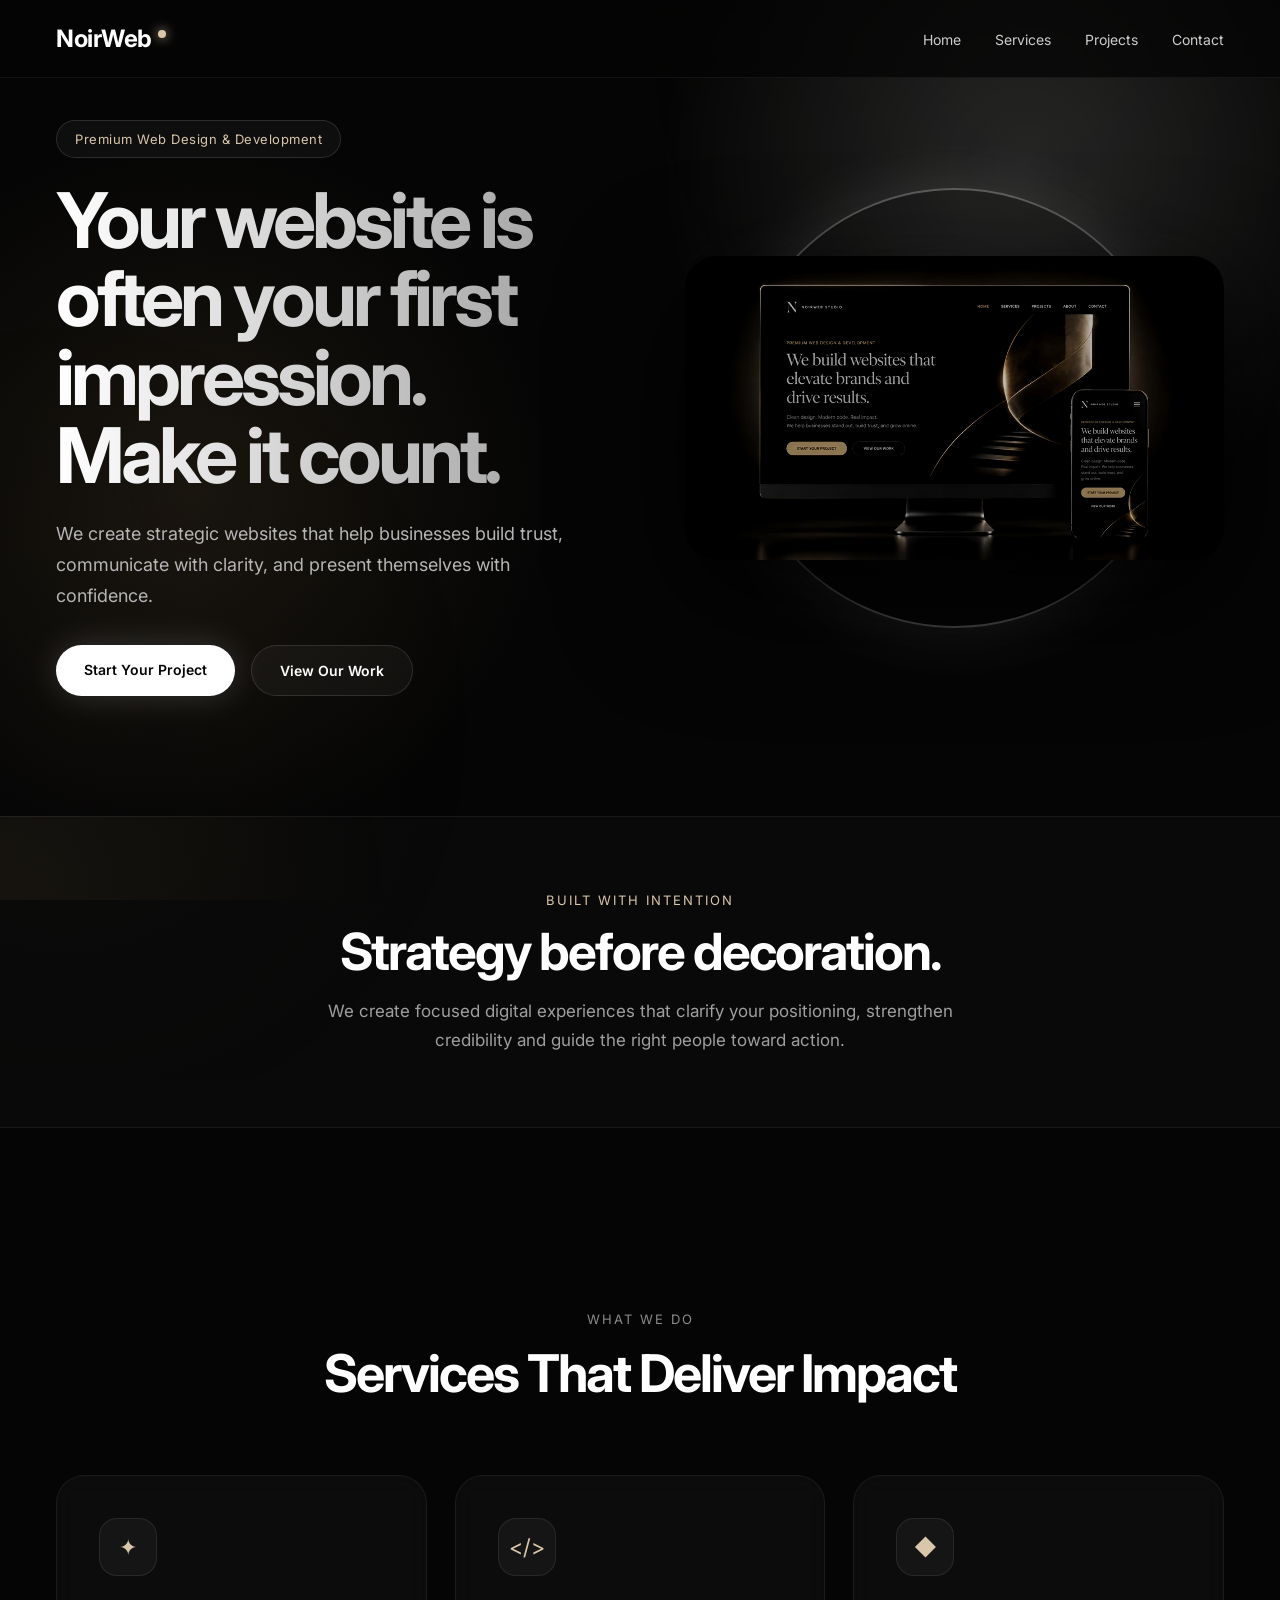
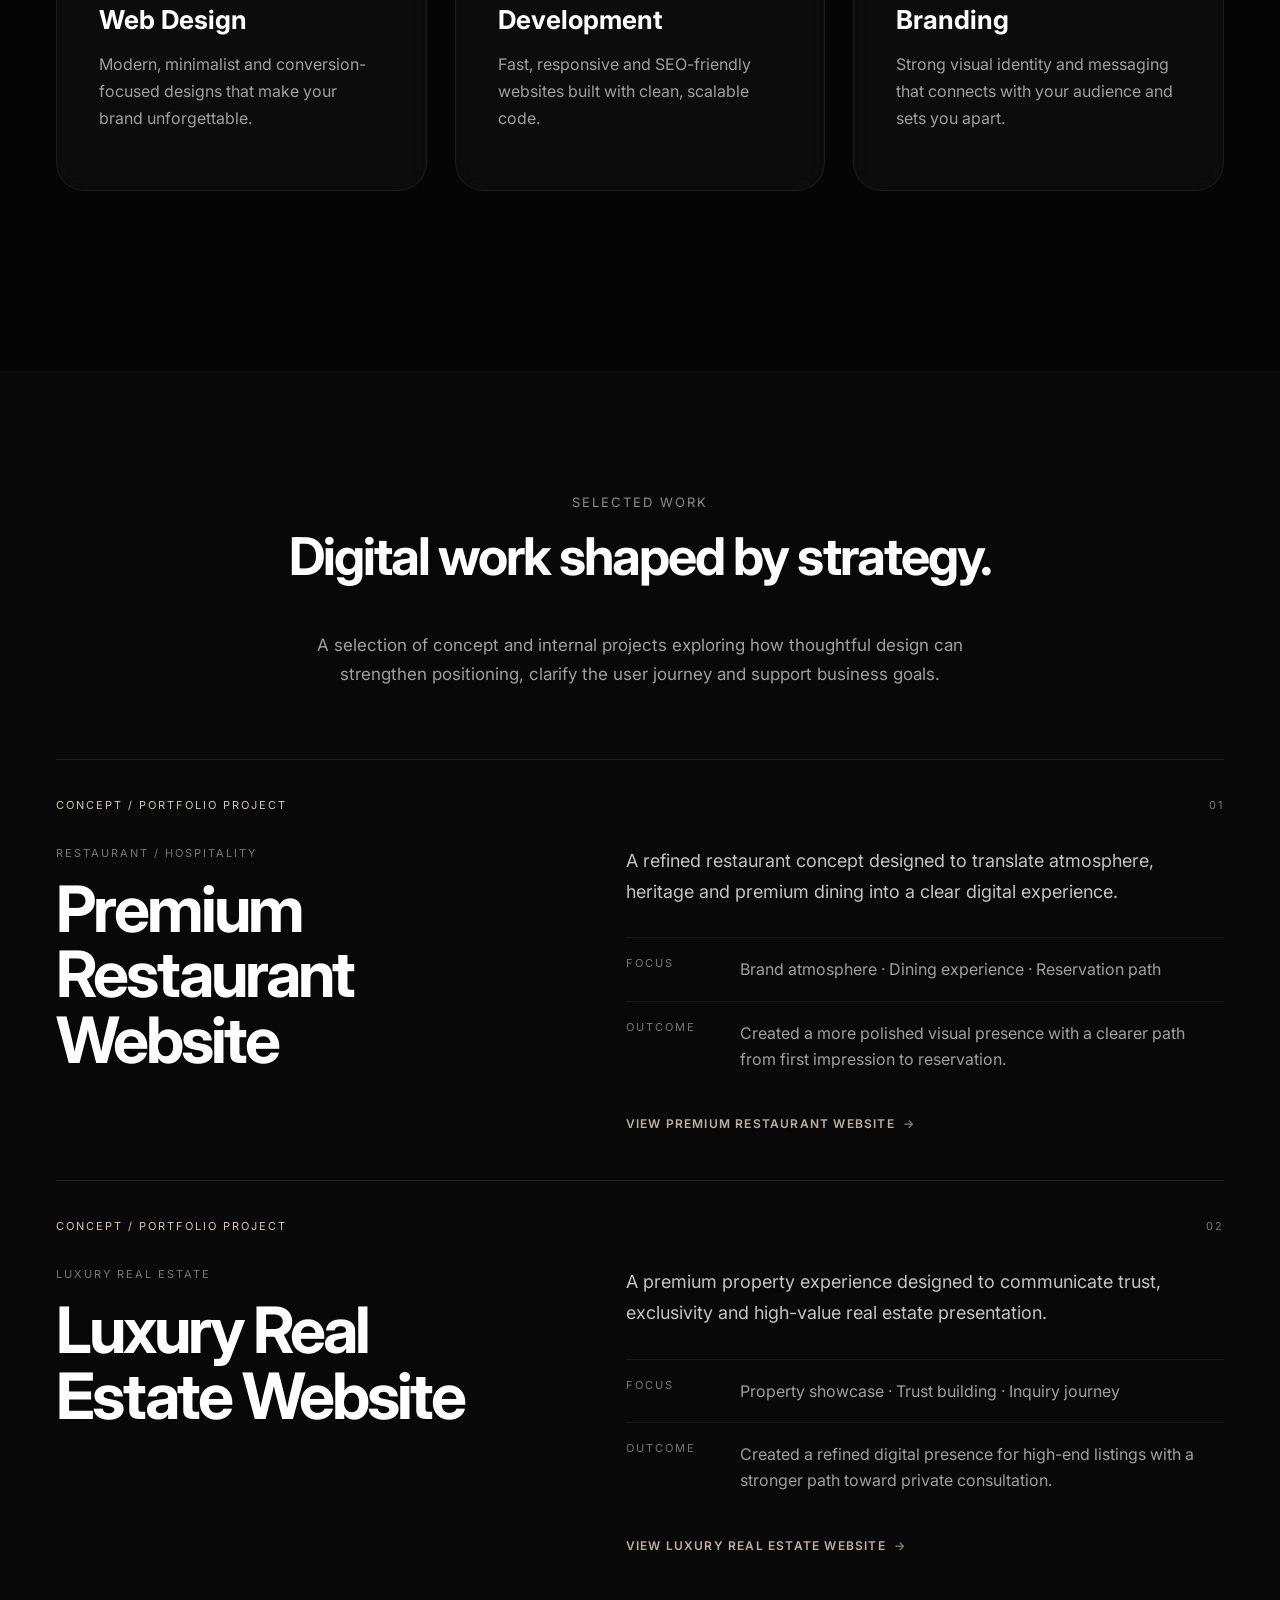
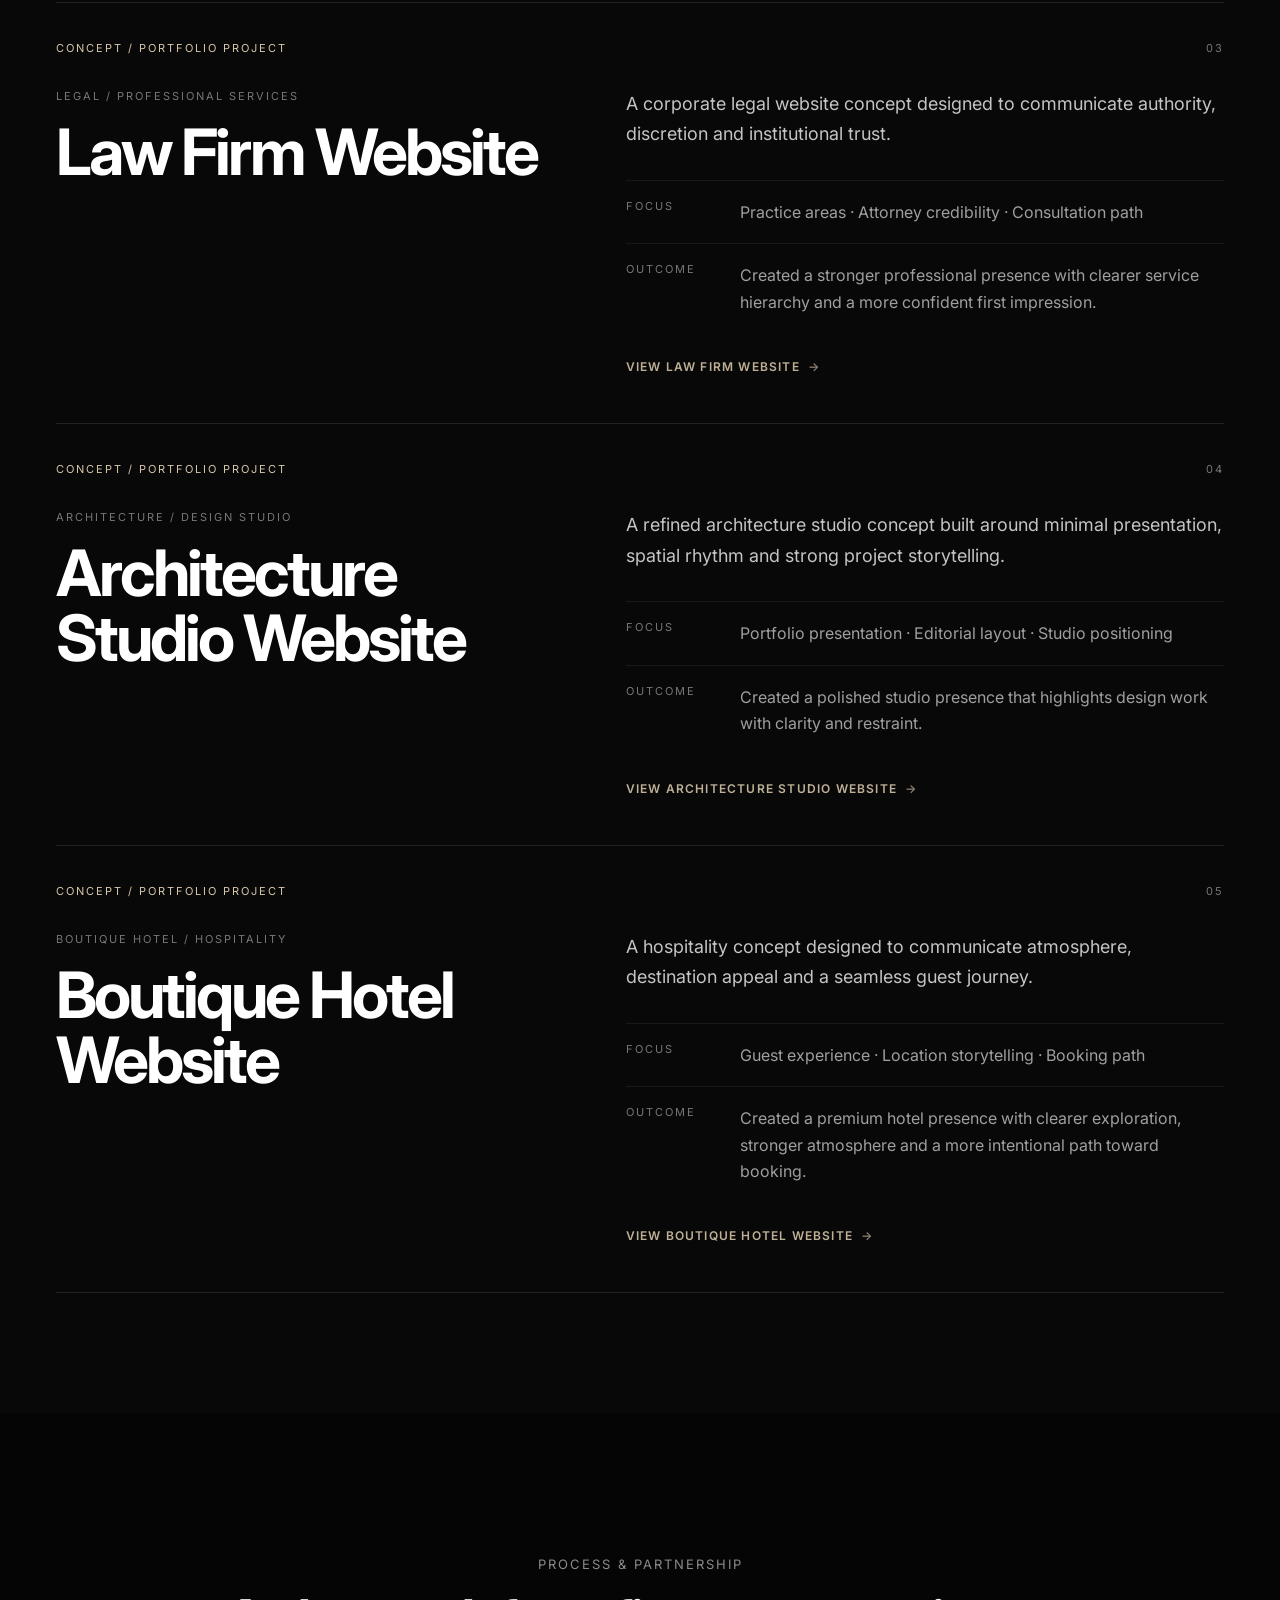
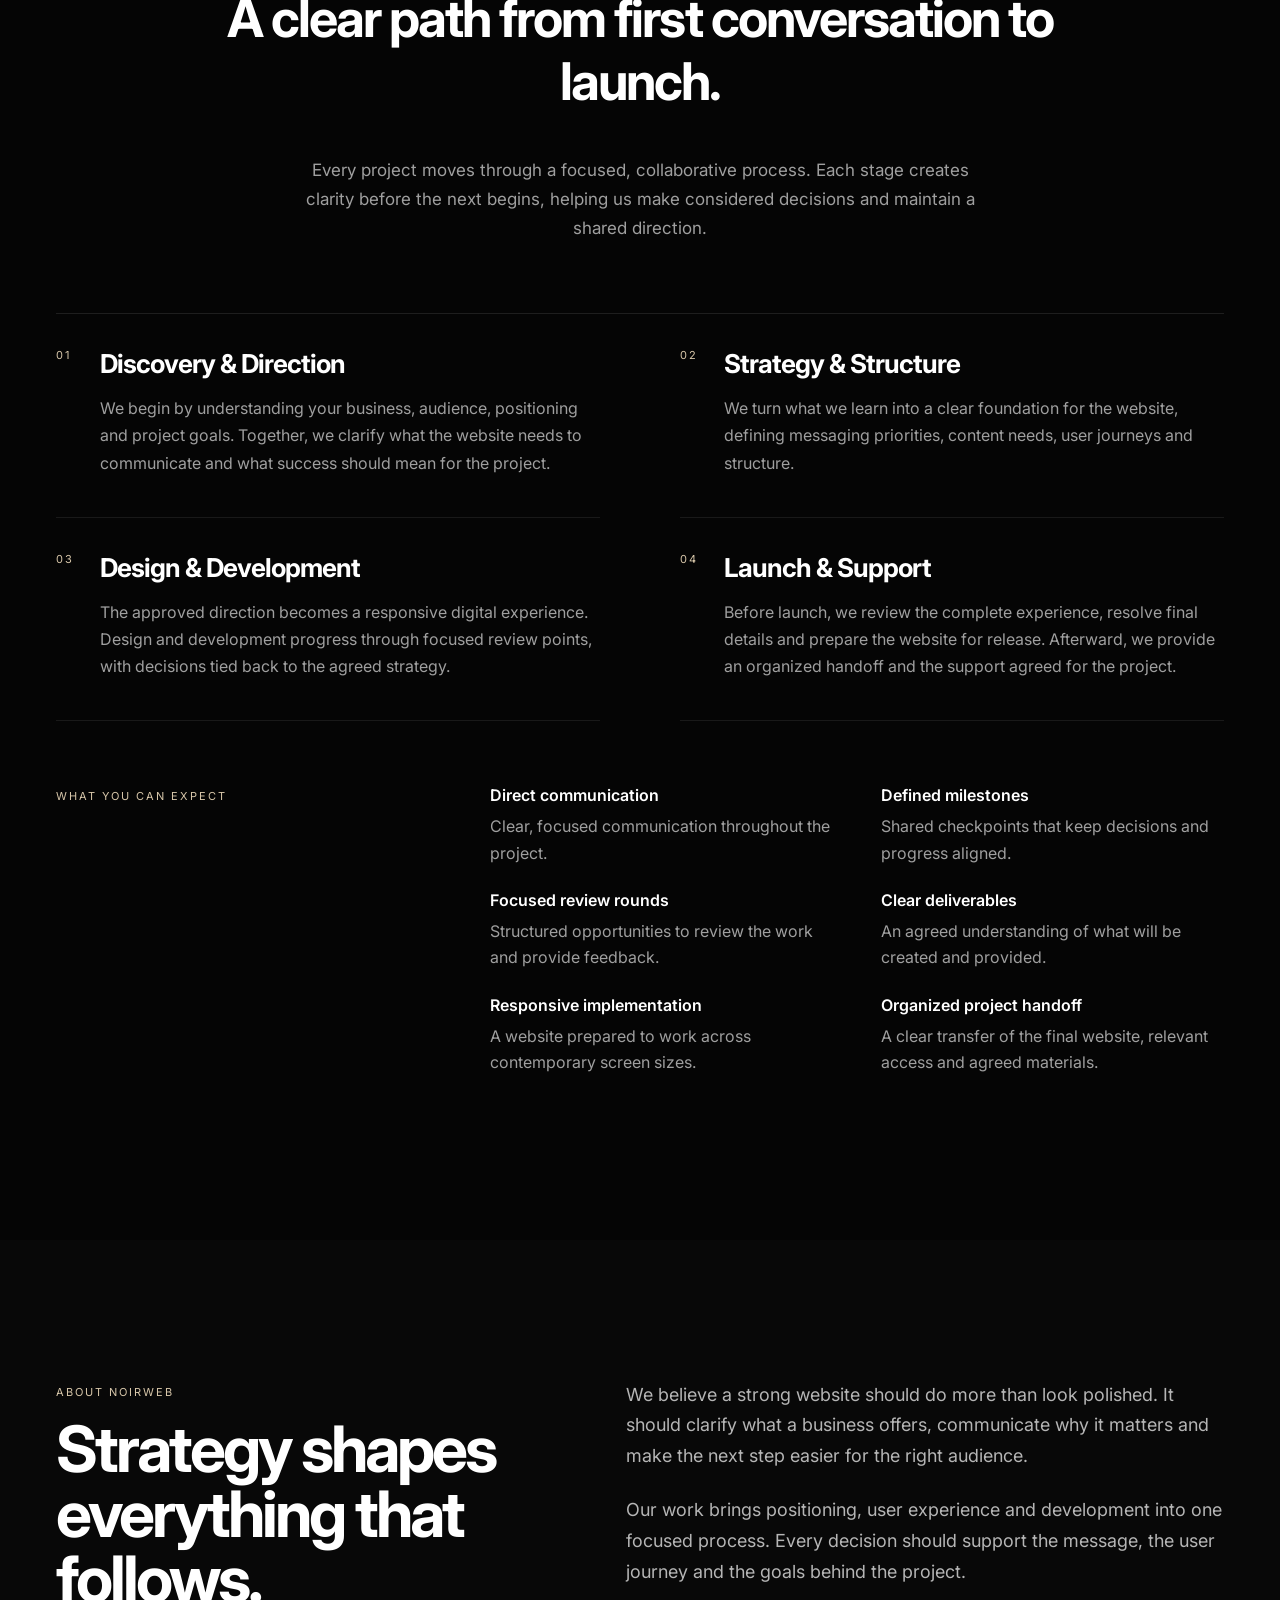
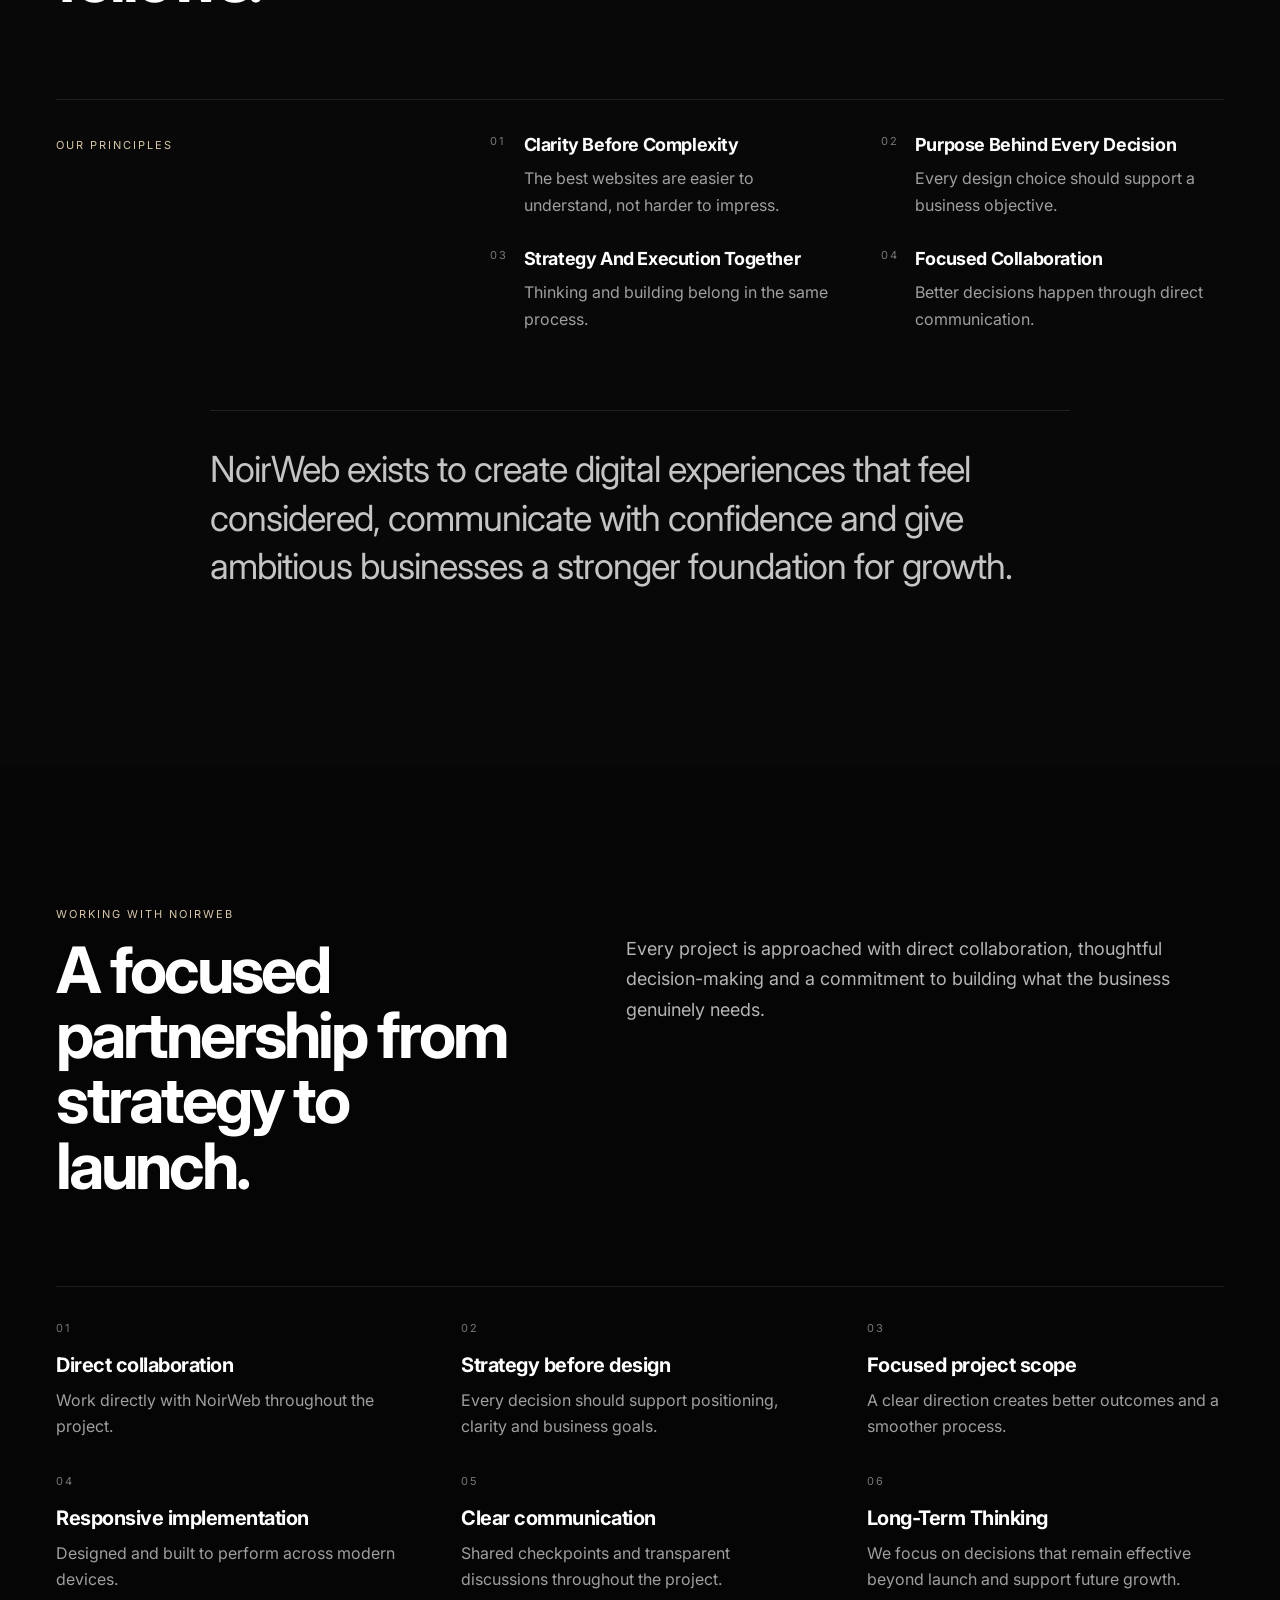
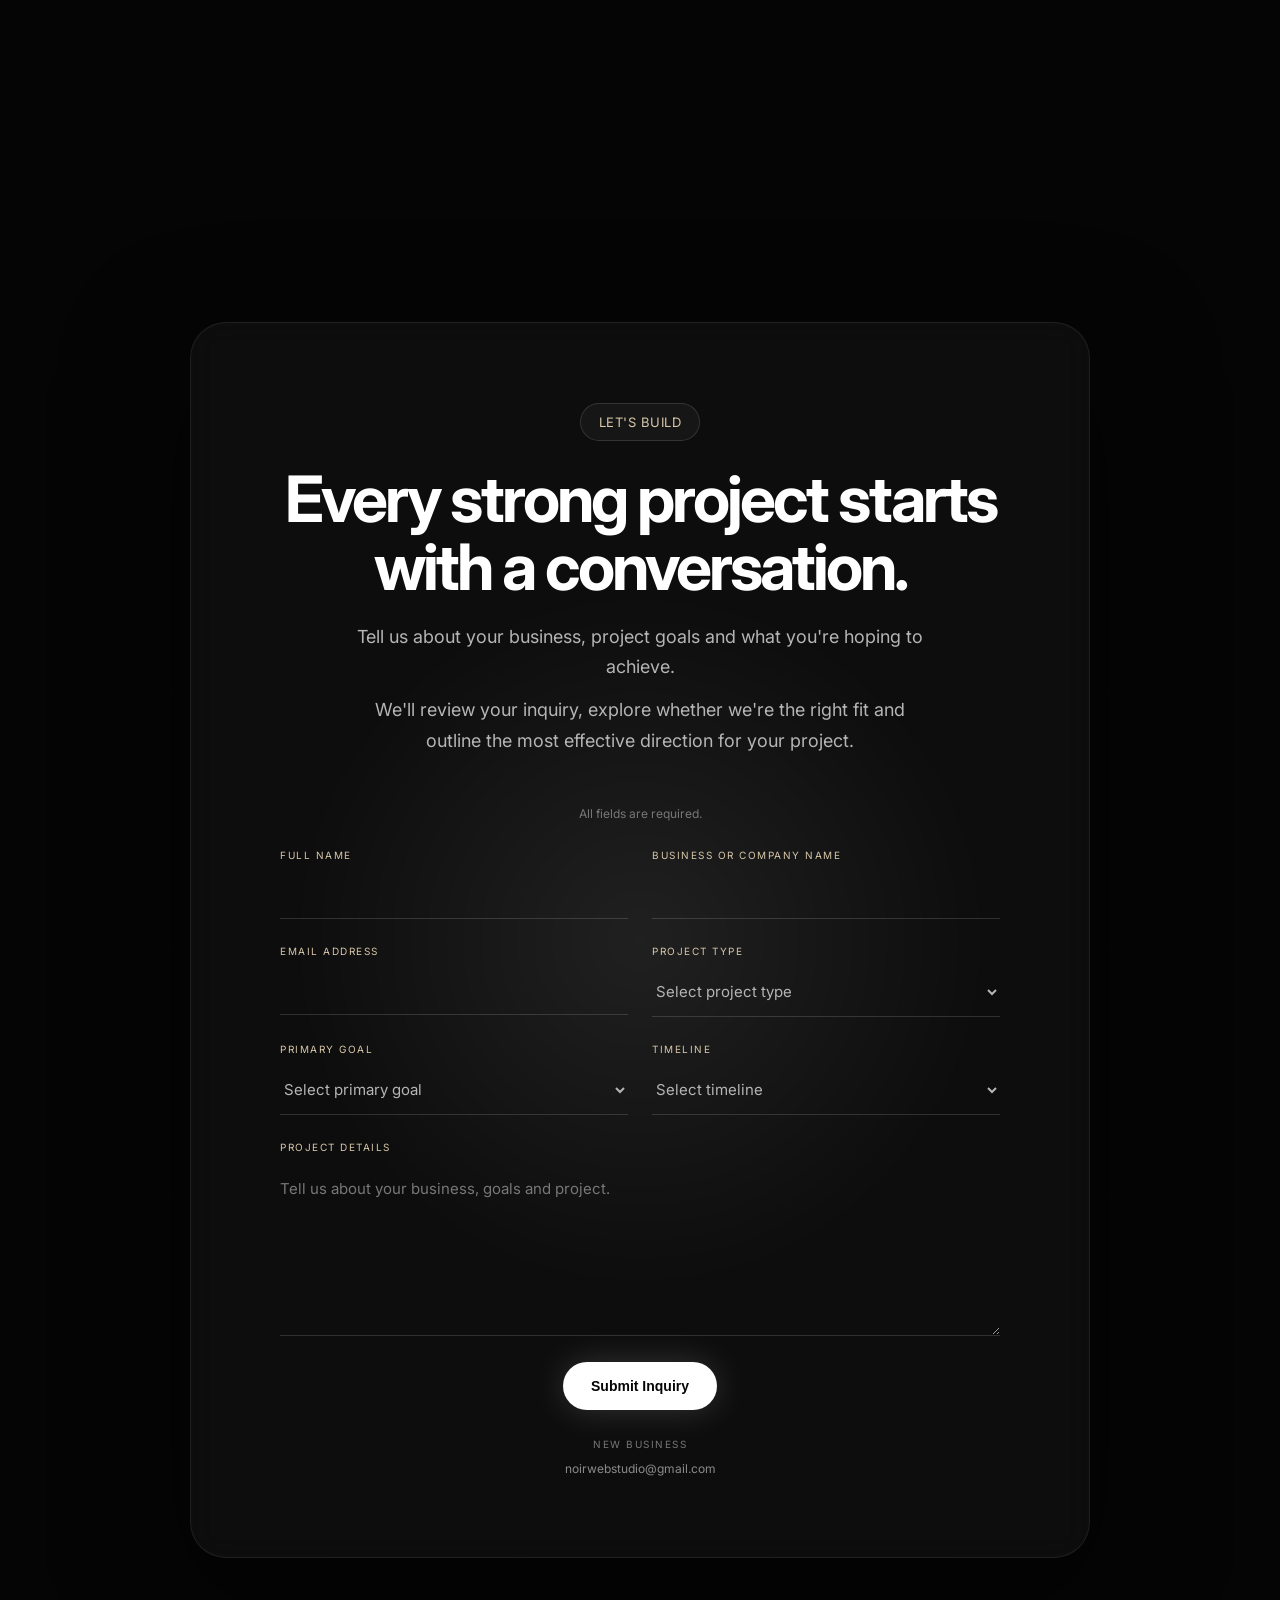
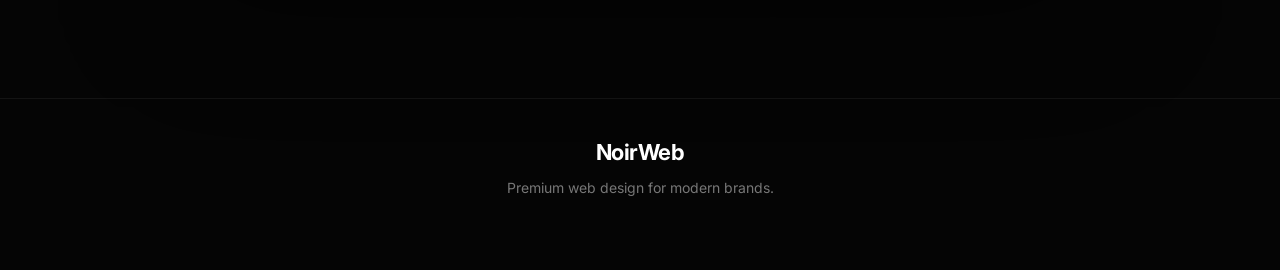
==== commit fb9236fb: "release: NoirWeb Studio v1.0 production ready" ====
--- a/index.html
+++ b/index.html
@@ -22,6 +22,9 @@
   <meta name="twitter:title" content="NoirWeb Studio | Strategy-Led Web Design & Development">
   <meta name="twitter:description" content="We build strategy-led websites that strengthen positioning, improve credibility and create a clearer path from interest to inquiry.">
 
+  <link rel="preconnect" href="https://fonts.googleapis.com">
+  <link rel="preconnect" href="https://fonts.gstatic.com" crossorigin>
+  <link href="https://fonts.googleapis.com/css2?family=Inter:wght@300;400;600;700&display=swap" rel="stylesheet">
   <link rel="stylesheet" href="./style.css">
 </head>
 <body>
@@ -55,10 +58,10 @@
   <div class="hero-content">
     <span class="eyebrow">Premium Web Design & Development</span>
 
-    <h1>We build websites that elevate brands and drive results.</h1>
+    <h1>Your website is often your first impression. Make it count.</h1>
 
     <p>
-      Clean design. Modern code. Real impact. We help businesses stand out, build trust, and grow online.
+      We create strategic websites that help businesses build trust, communicate with clarity, and present themselves with confidence.
     </p>
 
     <div class="hero-buttons">
--- a/style.css
+++ b/style.css
@@ -1,11 +1,30 @@
-@import url('https://fonts.googleapis.com/css2?family=Inter:wght@300;400;600;700&display=swap');
-
 * {
   box-sizing: border-box;
 }
 
+:root {
+  --motion-fast: 180ms;
+  --motion-base: 220ms;
+  --motion-slow: 320ms;
+  --ease-noir: cubic-bezier(0.22, 1, 0.36, 1);
+}
+
 html {
   scroll-behavior: smooth;
+}
+
+.reveal-item {
+  opacity: 0;
+  transform: translateY(20px) scale(.985);
+  transition:
+    opacity var(--motion-slow) var(--ease-noir),
+    transform var(--motion-slow) var(--ease-noir);
+  transition-delay: var(--reveal-delay, 0ms);
+}
+
+.reveal-item.is-revealed {
+  opacity: 1;
+  transform: none;
 }
 
 body {
@@ -25,6 +44,31 @@
     radial-gradient(circle at bottom left, rgba(173,139,87,0.08), transparent 25%);
   pointer-events: none;
   z-index: -1;
+}
+
+body::after {
+  content: "";
+  position: fixed;
+  inset: -20%;
+  pointer-events: none;
+  background:
+    radial-gradient(circle at 72% 18%, rgba(216,199,170,0.055), transparent 28%),
+    radial-gradient(circle at 18% 72%, rgba(216,199,170,0.035), transparent 32%);
+  opacity: 0.48;
+  z-index: 0;
+  animation: ambient-drift 18s var(--ease-noir) infinite alternate;
+}
+
+@keyframes ambient-drift {
+  from {
+    opacity: 0.42;
+    transform: translate3d(0, 0, 0);
+  }
+
+  to {
+    opacity: 0.52;
+    transform: translate3d(-1.5%, 1%, 0);
+  }
 }
 
 /* NAVBAR */
@@ -51,6 +95,19 @@
   font-size: 24px;
   font-weight: 700;
   letter-spacing: -0.5px;
+  opacity: 1;
+  transition:
+    color var(--motion-base) var(--ease-noir),
+    opacity var(--motion-base) var(--ease-noir);
+}
+
+.logo:hover {
+  opacity: 0.86;
+}
+
+.logo:focus-visible {
+  outline: 2px solid #d8c7aa;
+  outline-offset: 4px;
 }
 
 .logo::after {
@@ -82,12 +139,14 @@
   text-decoration: none;
   font-size: 14px;
   opacity: 0.8;
-  transition: all 0.3s ease;
+  transition:
+    color var(--motion-base) var(--ease-noir),
+    opacity var(--motion-base) var(--ease-noir);
 }
 
 .nav-links a:hover {
   opacity: 1;
-  text-shadow: 0 0 18px rgba(255,255,255,0.5);
+  color: #d8c7aa;
 }
 
 .nav-index,
@@ -179,7 +238,10 @@
   text-decoration: none;
   font-weight: 600;
   font-size: 14px;
-  transition: all 0.3s ease;
+  transition:
+    background var(--motion-base) var(--ease-noir),
+    box-shadow var(--motion-base) var(--ease-noir),
+    transform var(--motion-base) var(--ease-noir);
 }
 
 .primary-btn {
@@ -198,7 +260,7 @@
   width: 100%;
   height: 100%;
   background: linear-gradient(120deg, transparent, rgba(255,255,255,0.4), transparent);
-  transition: all 0.6s ease;
+  transition: left var(--motion-slow) var(--ease-noir);
 }
 
 .primary-btn:hover::before {
@@ -208,6 +270,17 @@
 .primary-btn:hover {
   transform: translateY(-3px);
   box-shadow: 0 0 55px rgba(255,255,255,0.26);
+}
+
+.primary-btn:active,
+.secondary-btn:active {
+  transform: translateY(-1px);
+}
+
+.primary-btn:focus-visible,
+.secondary-btn:focus-visible {
+  outline: 2px solid #d8c7aa;
+  outline-offset: 4px;
 }
 
 .secondary-btn {
@@ -249,25 +322,22 @@
   box-shadow:
     0 40px 120px rgba(0,0,0,0.9),
     0 0 80px rgba(255,255,255,0.06);
-  animation: float 5s ease-in-out infinite;
-  transition: all 0.4s ease;
-}
-
-.hero-visual img:hover {
-  transform: rotate(0deg) scale(1.03);
-}
-
-@keyframes float {
-  0% {
-    transform: translateY(0px) rotate(-2deg);
-  }
-
-  50% {
-    transform: translateY(-10px) rotate(0deg);
-  }
-
-  100% {
-    transform: translateY(0px) rotate(-2deg);
+  animation: cinematic-presence 18s var(--ease-noir) infinite alternate;
+  transition:
+    transform var(--motion-slow) var(--ease-noir),
+    box-shadow var(--motion-slow) var(--ease-noir),
+    filter var(--motion-slow) var(--ease-noir);
+}
+
+@keyframes cinematic-presence {
+  from {
+    transform: translateY(0) rotate(-0.35deg);
+    filter: brightness(0.72) contrast(1.1) saturate(0.9);
+  }
+
+  to {
+    transform: translateY(-3px) rotate(0deg);
+    filter: brightness(0.74) contrast(1.1) saturate(0.9);
   }
 }
 
@@ -339,11 +409,14 @@
   background: rgba(255,255,255,0.03);
   border: 1px solid rgba(255,255,255,0.06);
   backdrop-filter: blur(12px);
-  transition: all 0.35s ease;
+  transition:
+    border-color var(--motion-slow) var(--ease-noir),
+    box-shadow var(--motion-slow) var(--ease-noir),
+    transform var(--motion-slow) var(--ease-noir);
 }
 
 .service-card:hover {
-  transform: translateY(-10px);
+  transform: translateY(-6px);
   border: 1px solid rgba(255,255,255,0.14);
   box-shadow: 0 20px 60px rgba(0,0,0,0.5);
 }
@@ -476,7 +549,9 @@
 }
 
 .case-status {
-  display: inline-block;
+  display: inline-flex;
+  align-items: center;
+  gap: 8px;
   margin: 26px 0 0;
   color: #d8c7aa;
   font-size: 12px;
@@ -484,6 +559,32 @@
   letter-spacing: 1.2px;
   text-decoration: none;
   text-transform: uppercase;
+  opacity: 0.88;
+  transition:
+    opacity var(--motion-base) var(--ease-noir),
+    transform var(--motion-base) var(--ease-noir);
+}
+
+.case-status::after {
+  content: "→";
+  opacity: 0.72;
+  transform: translateX(0);
+  transition:
+    opacity var(--motion-base) var(--ease-noir),
+    transform var(--motion-base) var(--ease-noir);
+}
+
+.case-status:hover {
+  opacity: 1;
+}
+
+.case-status:hover::after {
+  opacity: 1;
+  transform: translateX(5px);
+}
+
+.case-status:active {
+  transform: translateY(1px);
 }
 
 .case-status:focus-visible {
@@ -936,9 +1037,29 @@
 }
 
 .contact-note a {
+  display: inline-block;
   color: #9f9f9f;
   font-size: 12px;
   text-decoration: none;
+  opacity: 0.86;
+  transition:
+    color var(--motion-base) var(--ease-noir),
+    opacity var(--motion-base) var(--ease-noir),
+    transform var(--motion-base) var(--ease-noir);
+}
+
+.contact-note a:hover {
+  color: #d8c7aa;
+  opacity: 1;
+}
+
+.contact-note a:active {
+  transform: translateY(1px);
+}
+
+.contact-note a:focus-visible {
+  outline: 2px solid #d8c7aa;
+  outline-offset: 4px;
 }
 
 /* FOOTER */
@@ -1464,4 +1585,27 @@
   .nav-item {
     transition: none;
   }
-}
+
+  .reveal-item {
+    opacity: 1;
+    transform: none;
+    transition: none;
+  }
+
+  .hero-visual img {
+    animation: none;
+    transition: none;
+  }
+
+  .service-card {
+    transition: none;
+  }
+
+  .service-card:hover {
+    transform: none;
+  }
+
+  body::after {
+    animation: none;
+  }
+}
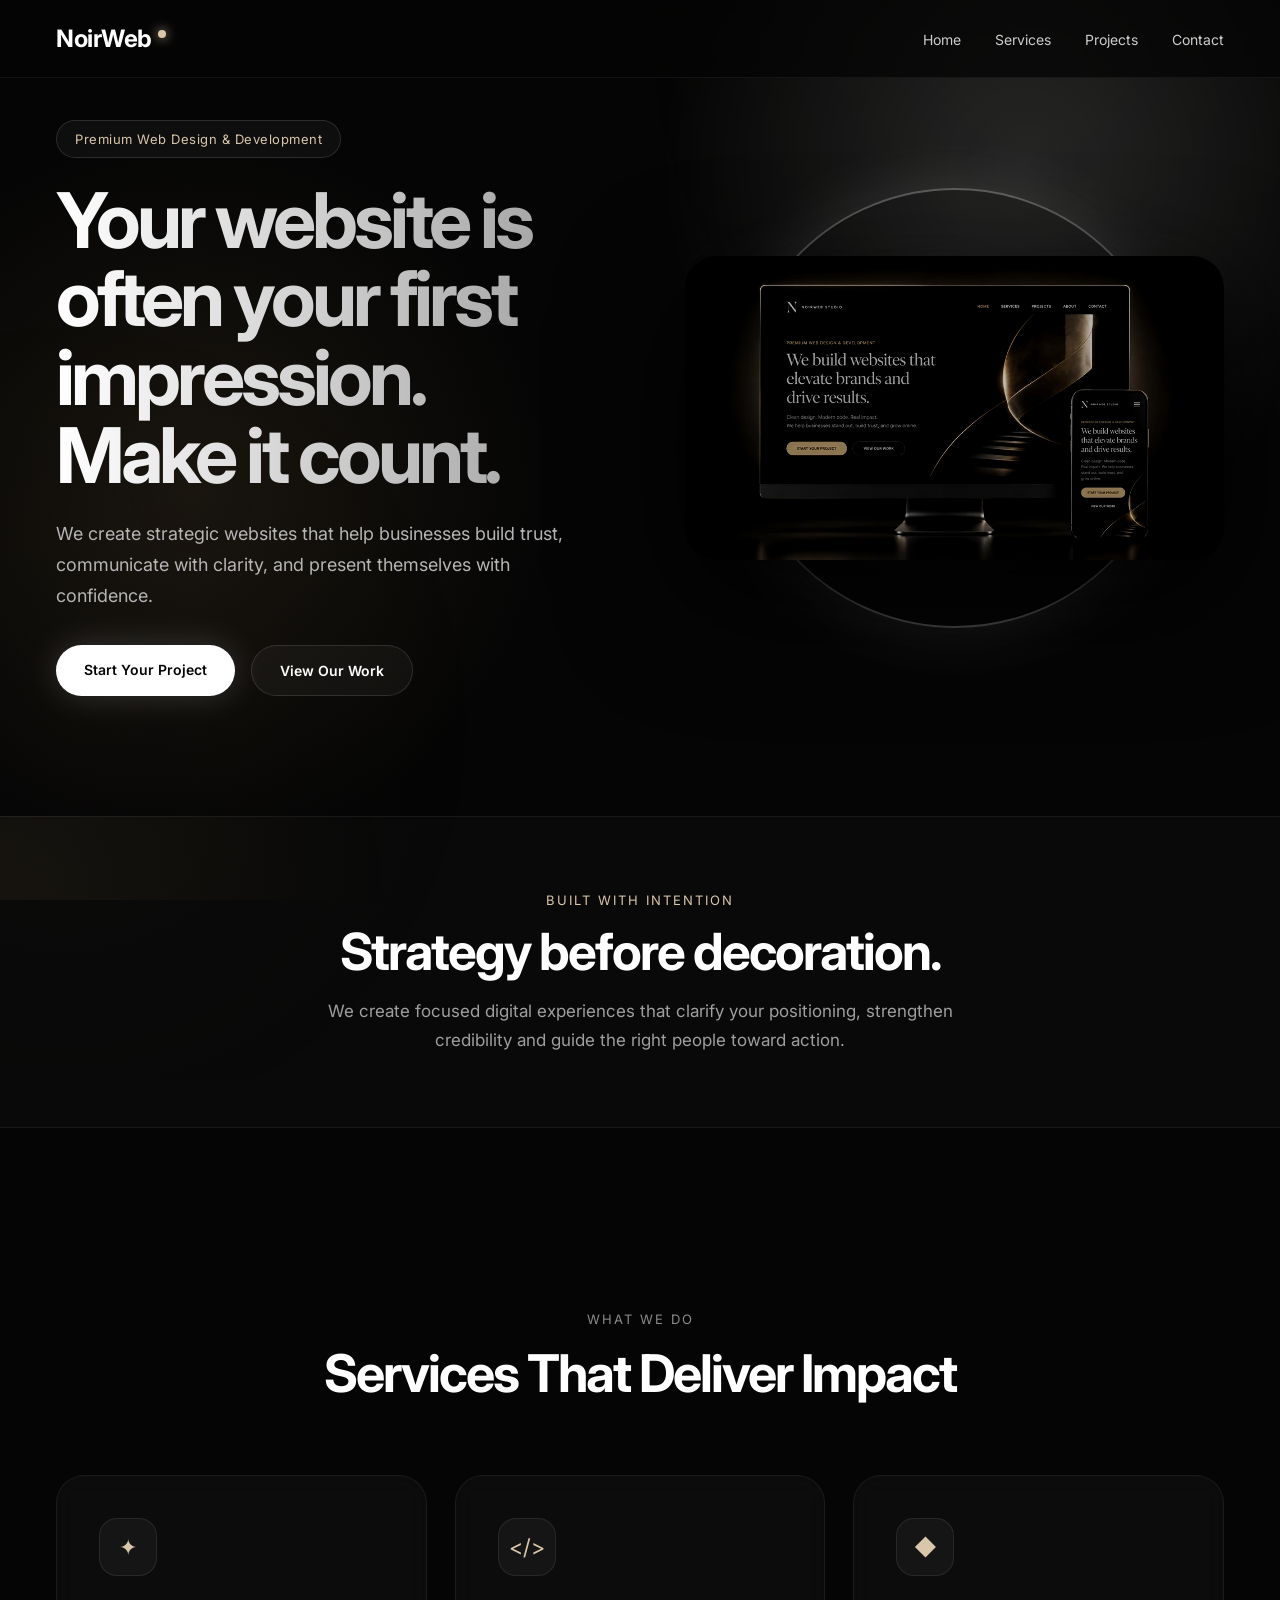
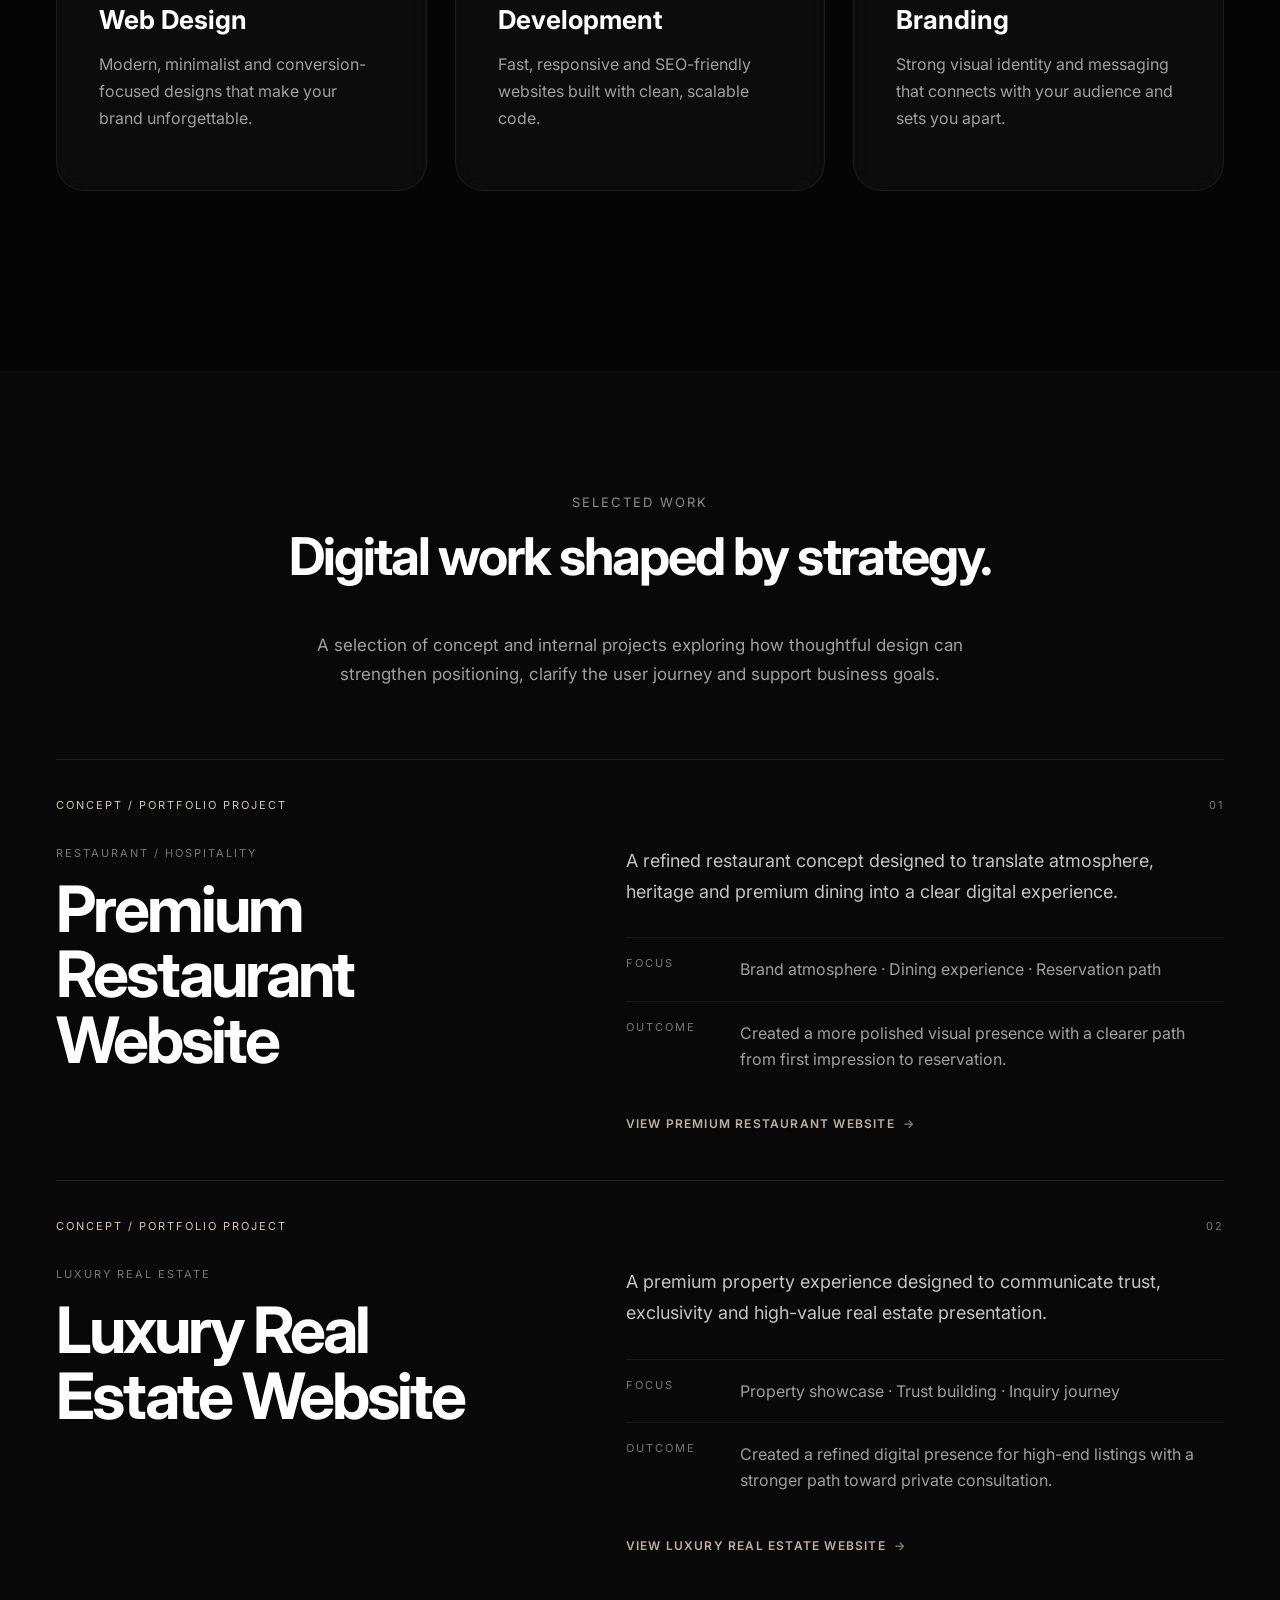
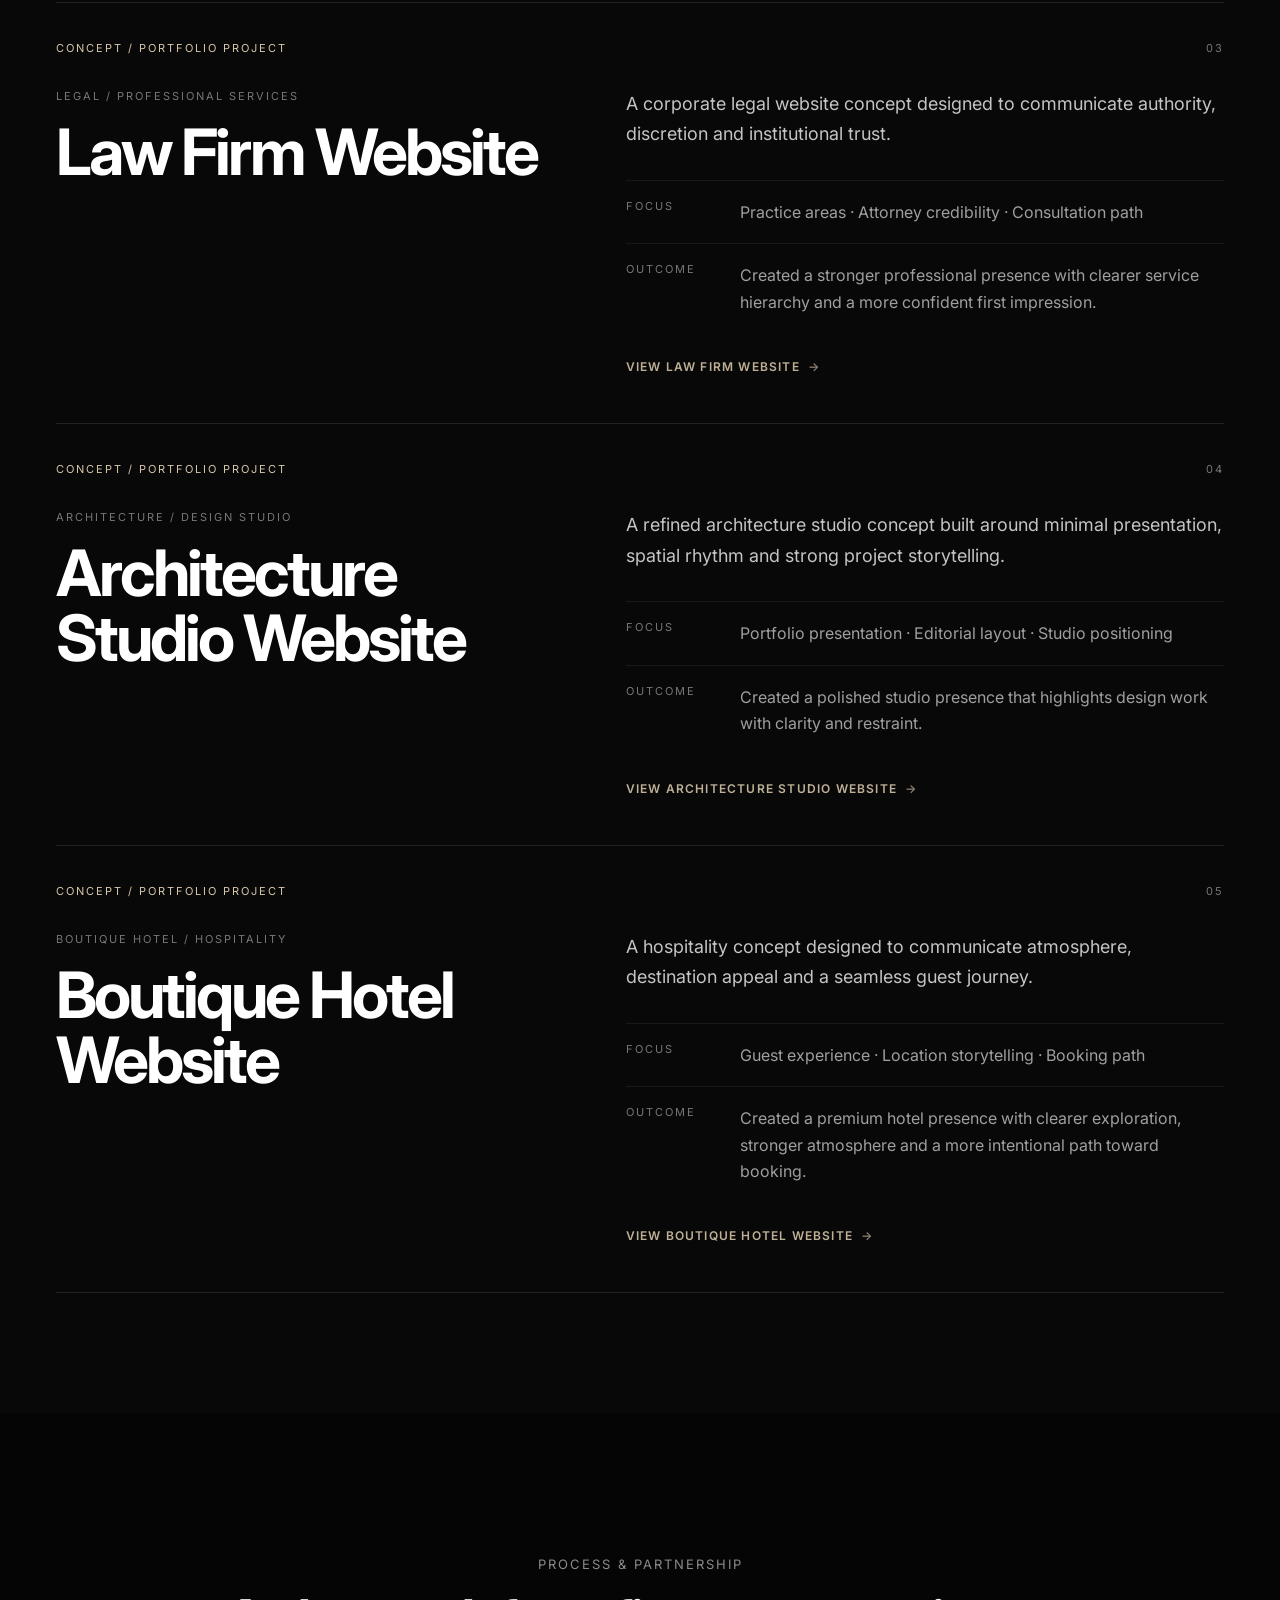
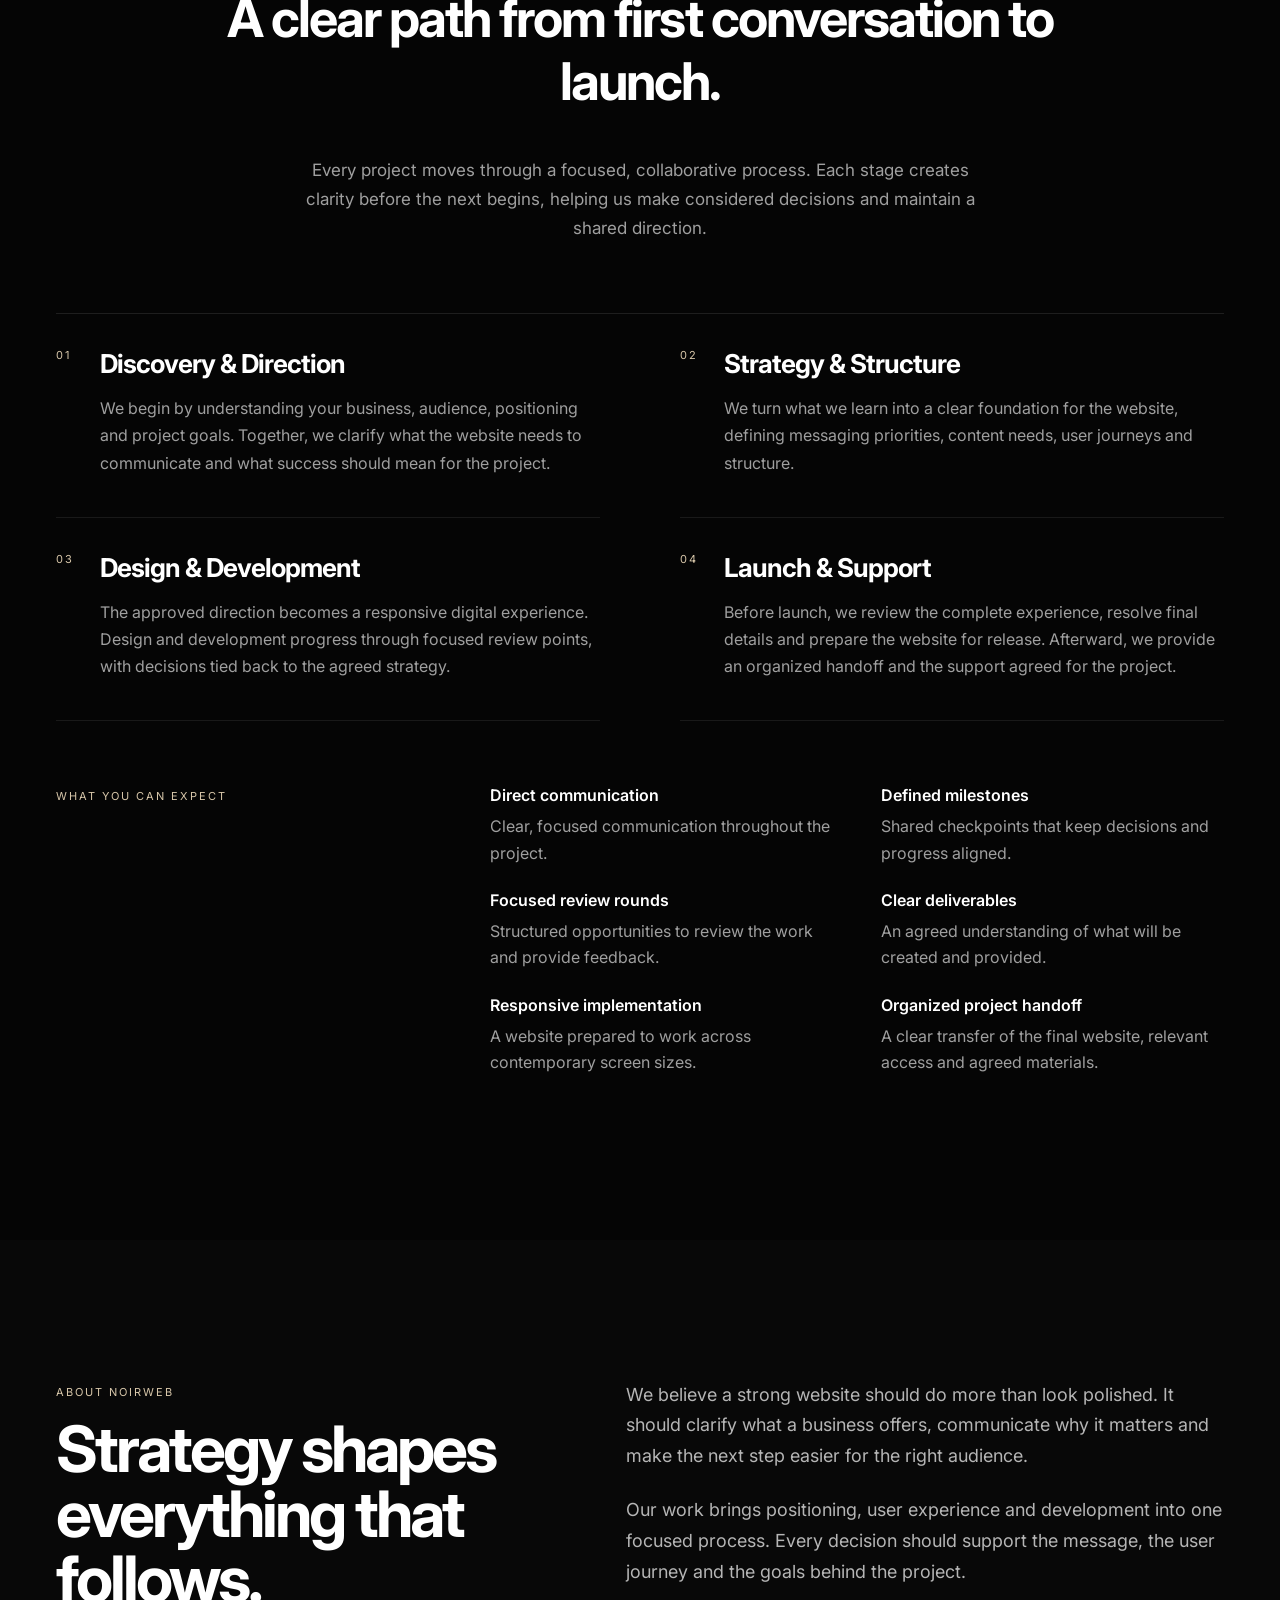
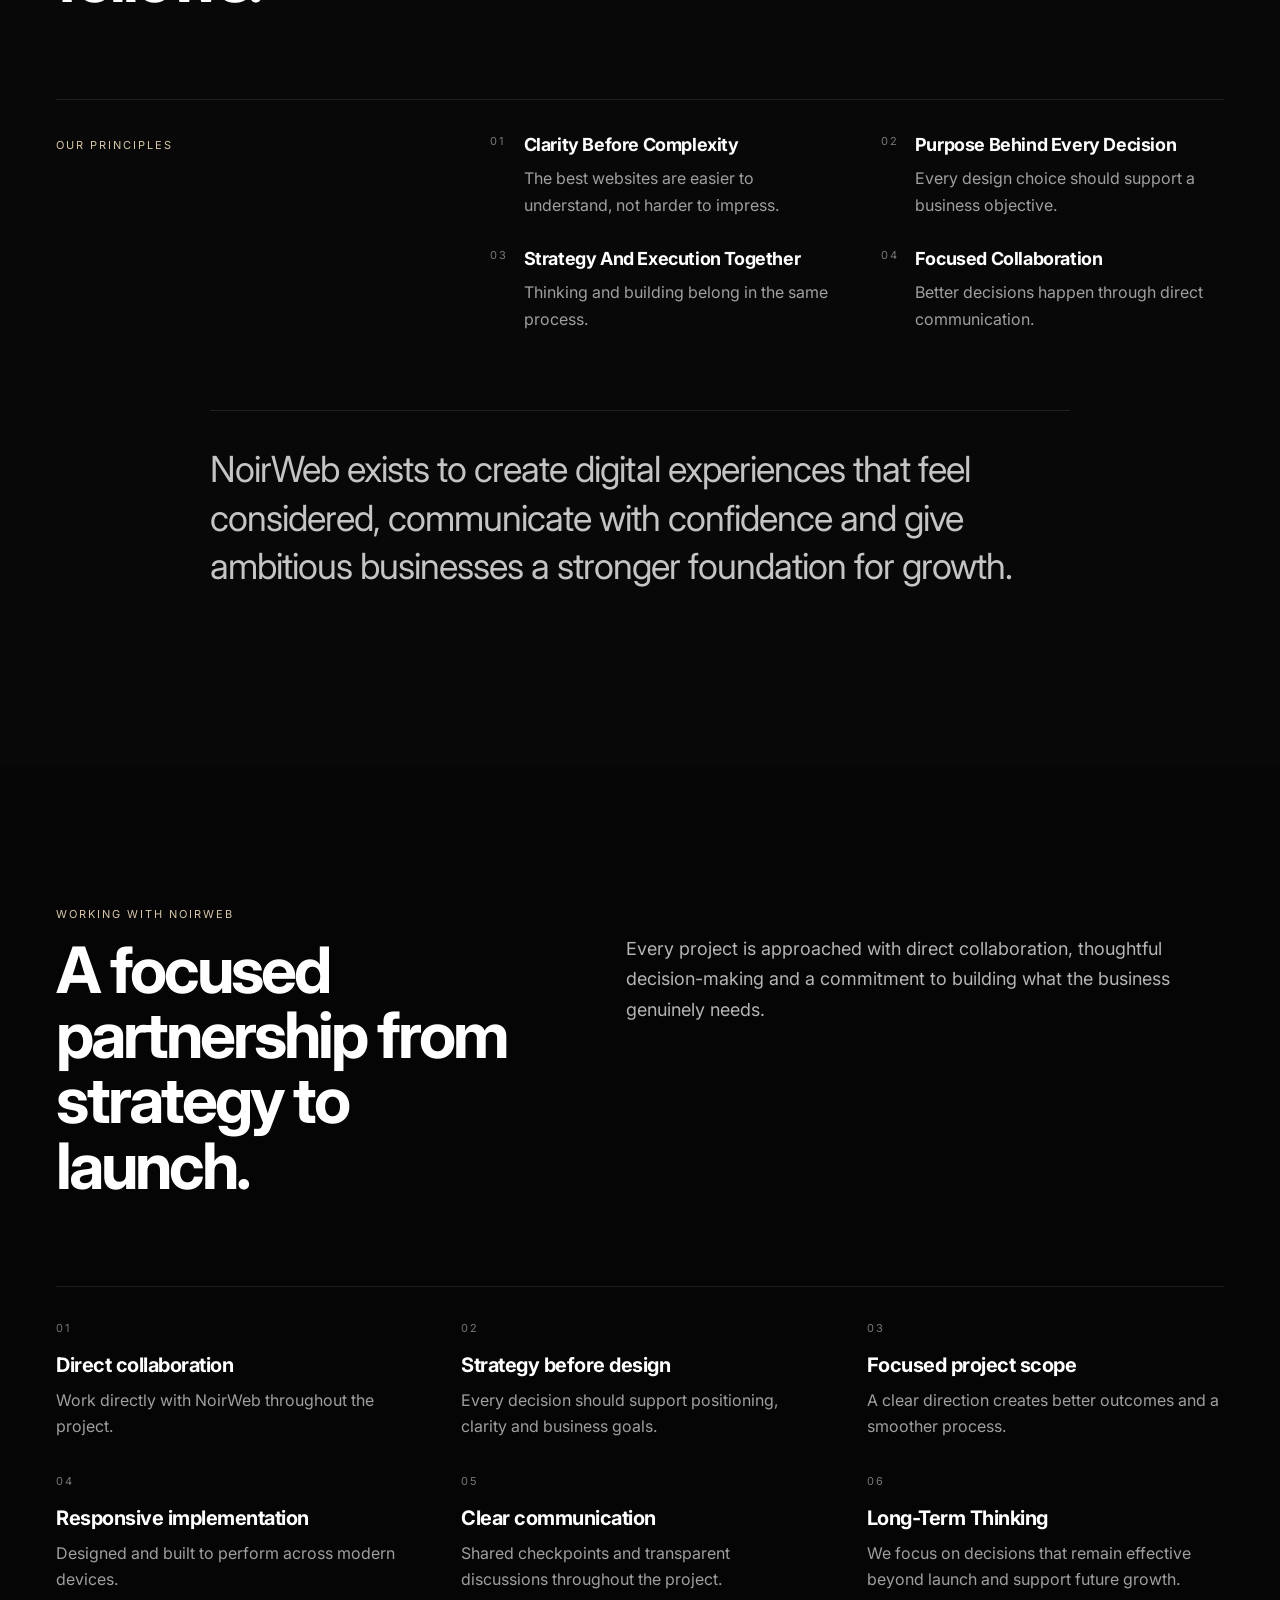
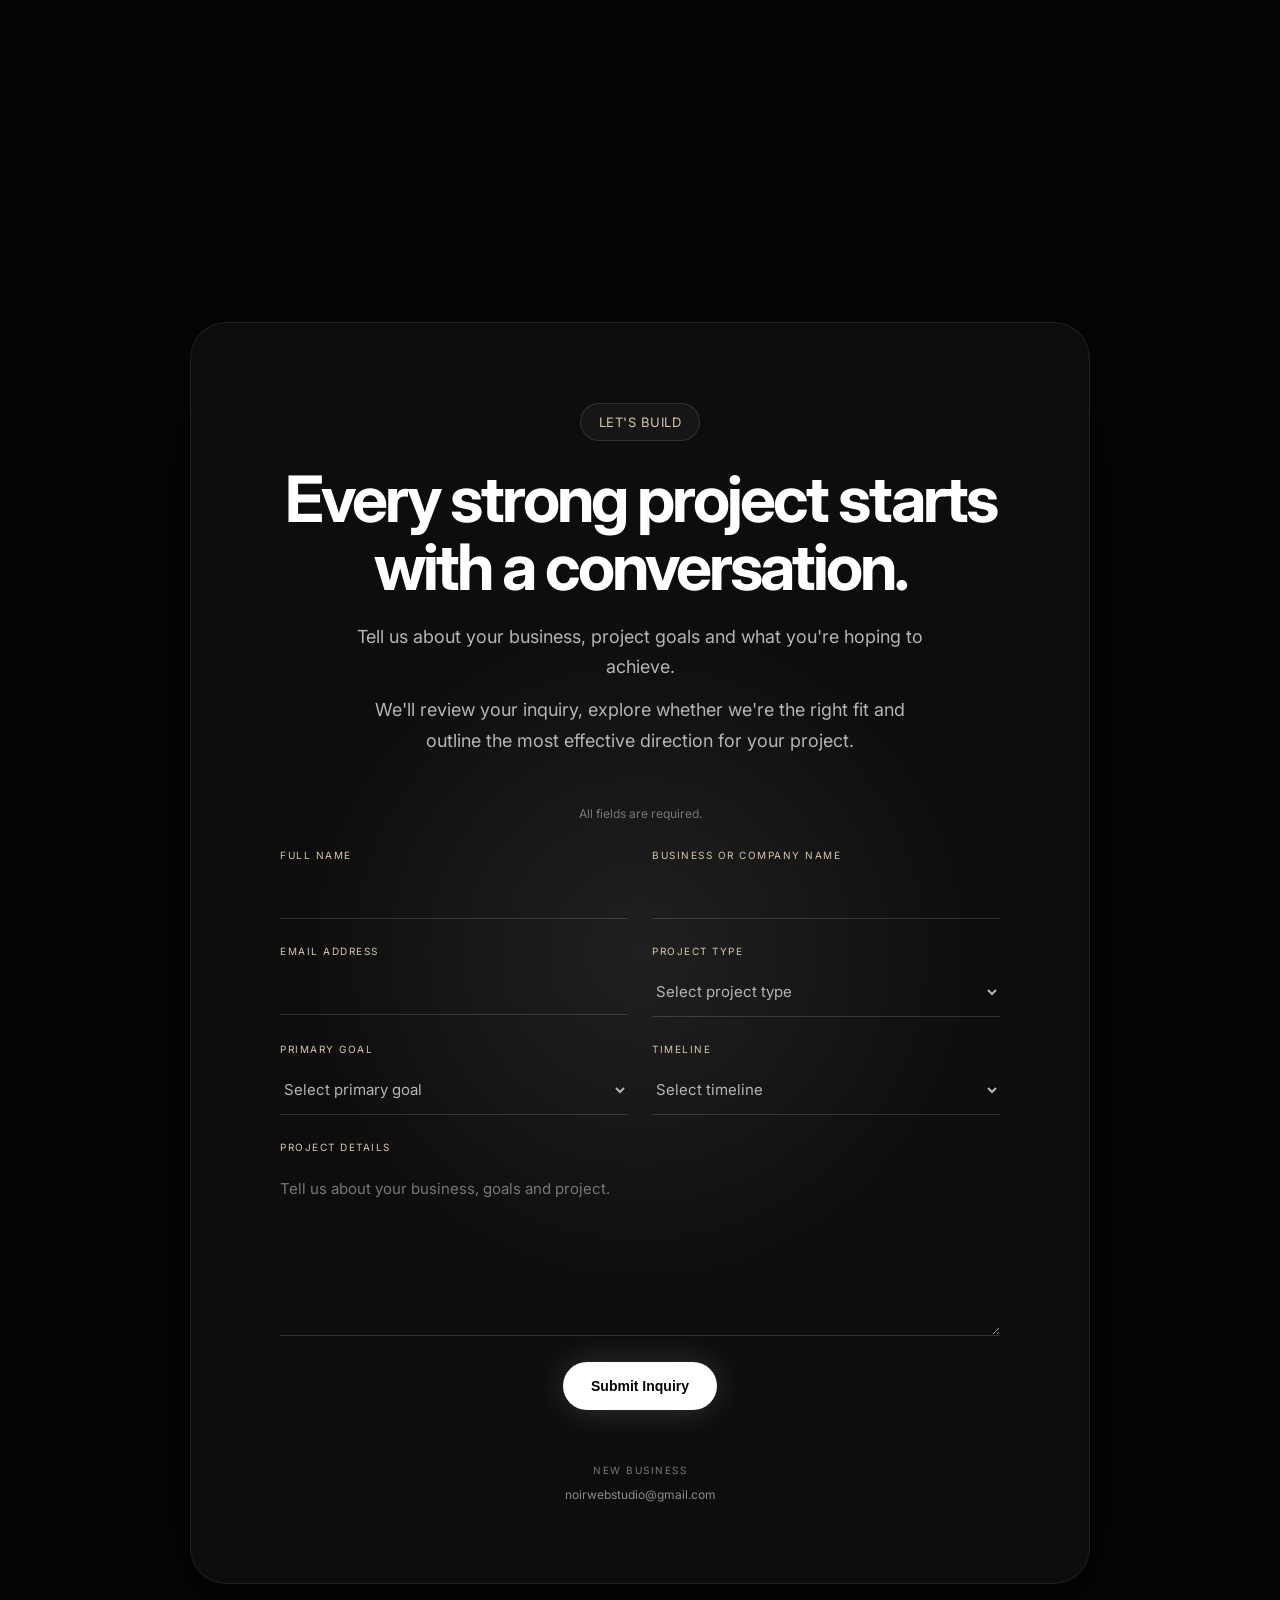
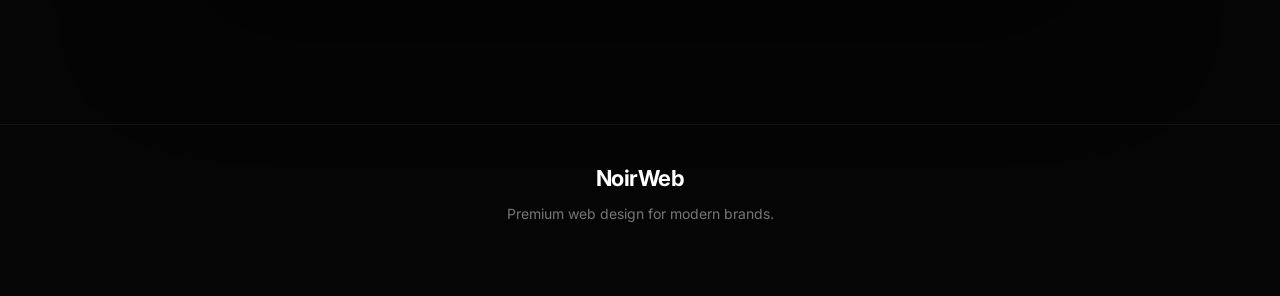
==== commit c485e853: "fix inquiry submission flow" ====
--- a/index.html
+++ b/index.html
@@ -505,9 +505,7 @@
       </p>
     </div>
 
-    <form class="inquiry-form" name="noirweb-inquiry" method="POST" data-netlify="true" data-netlify-honeypot="bot-field">
-      <input type="hidden" name="form-name" value="noirweb-inquiry">
-
+    <form class="inquiry-form" name="noirweb-inquiry" method="POST" action="/api/inquiry" data-inquiry-form>
       <p class="form-honeypot">
         <label>
           Do not fill this out if you're human:
@@ -573,6 +571,7 @@
       </div>
 
       <button class="primary-btn form-submit" type="submit">Submit Inquiry</button>
+      <p class="form-status" role="status" aria-live="polite" aria-atomic="true"></p>
     </form>
 
     <div class="contact-note">
--- a/style.css
+++ b/style.css
@@ -940,7 +940,8 @@
 
 .form-field-wide,
 .form-submit,
-.form-note {
+.form-note,
+.form-status {
   grid-column: 1 / -1;
 }
 
@@ -1021,6 +1022,33 @@
   justify-self: center;
   border: 0;
   cursor: pointer;
+}
+
+.form-submit:disabled {
+  cursor: wait;
+  opacity: 0.62;
+}
+
+.form-status {
+  min-height: 24px;
+  margin: -8px 0 0;
+  color: #a7a7a7;
+  font-size: 13px;
+  line-height: 1.6;
+  text-align: center;
+}
+
+.form-status:empty {
+  min-height: 0;
+  margin: 0;
+}
+
+.form-status.is-success {
+  color: #d8c7aa;
+}
+
+.form-status.is-error {
+  color: #efb3aa;
 }
 
 .contact-note {
